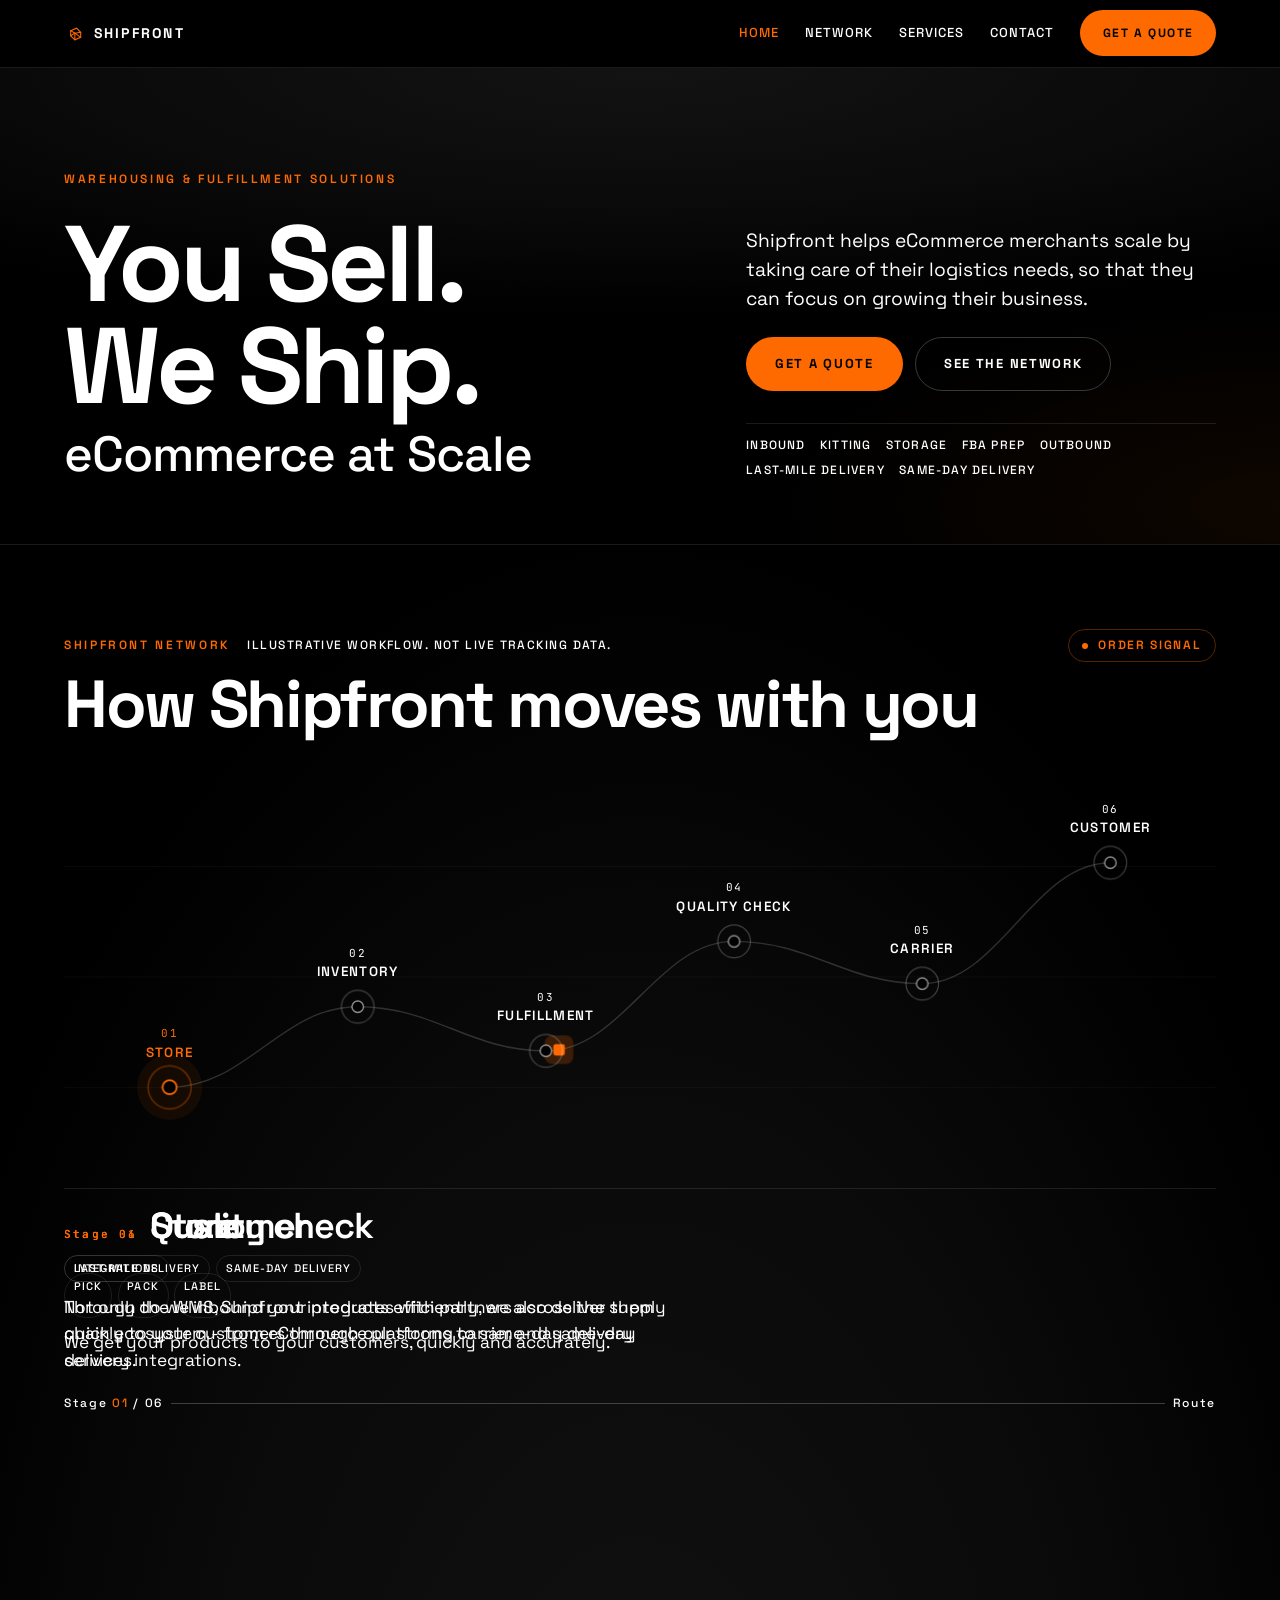
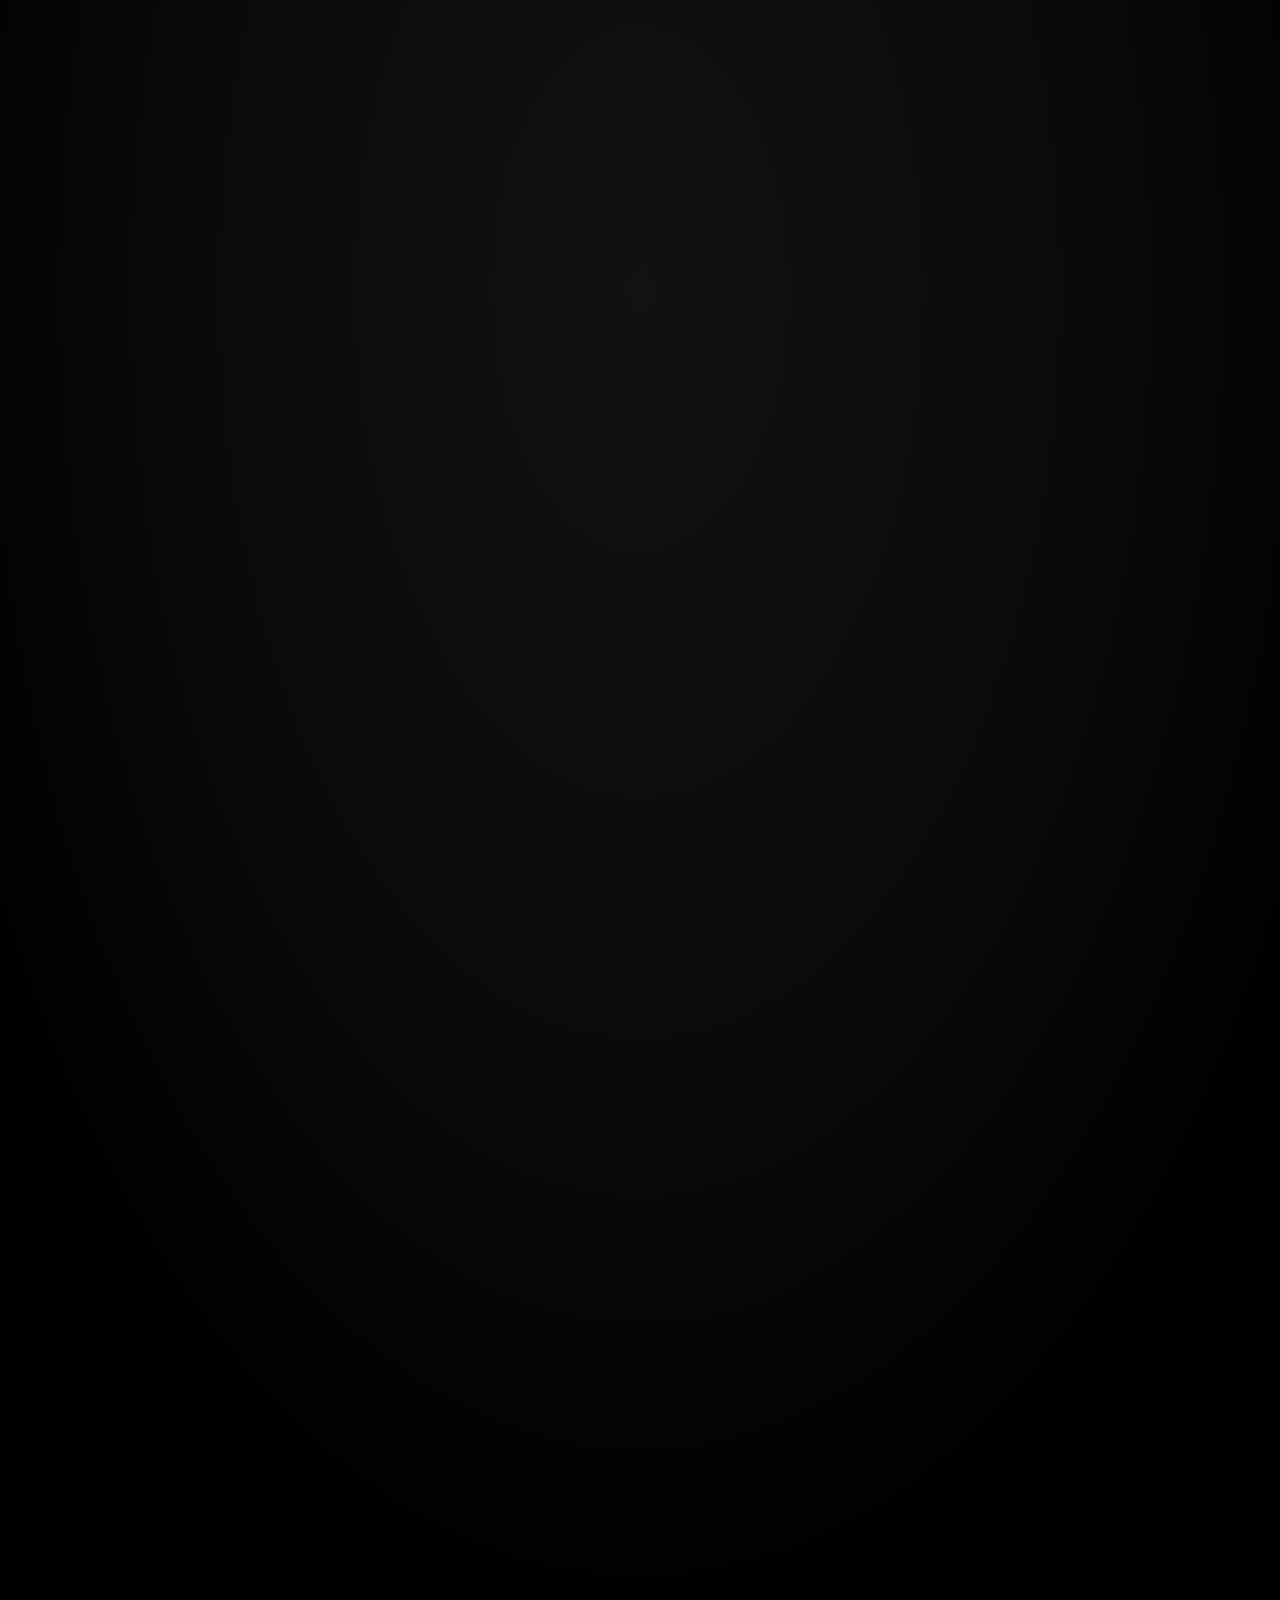
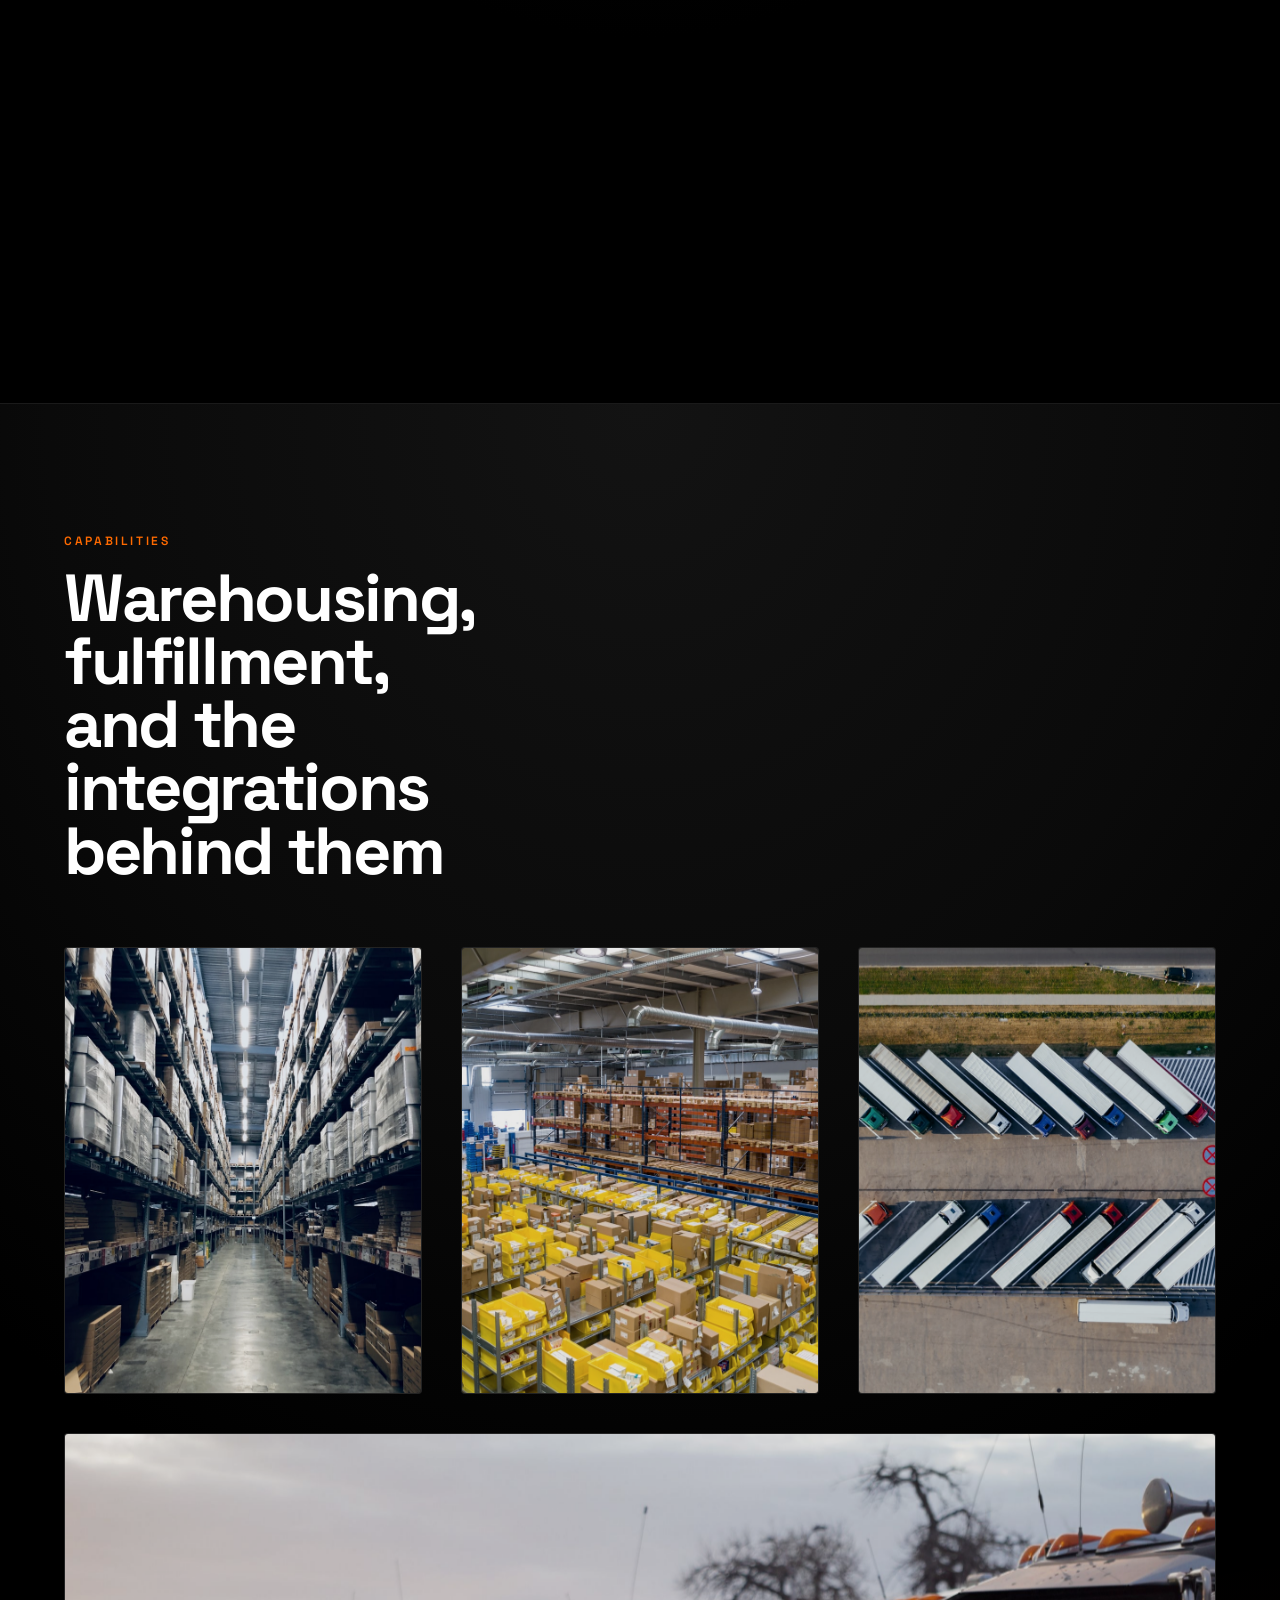
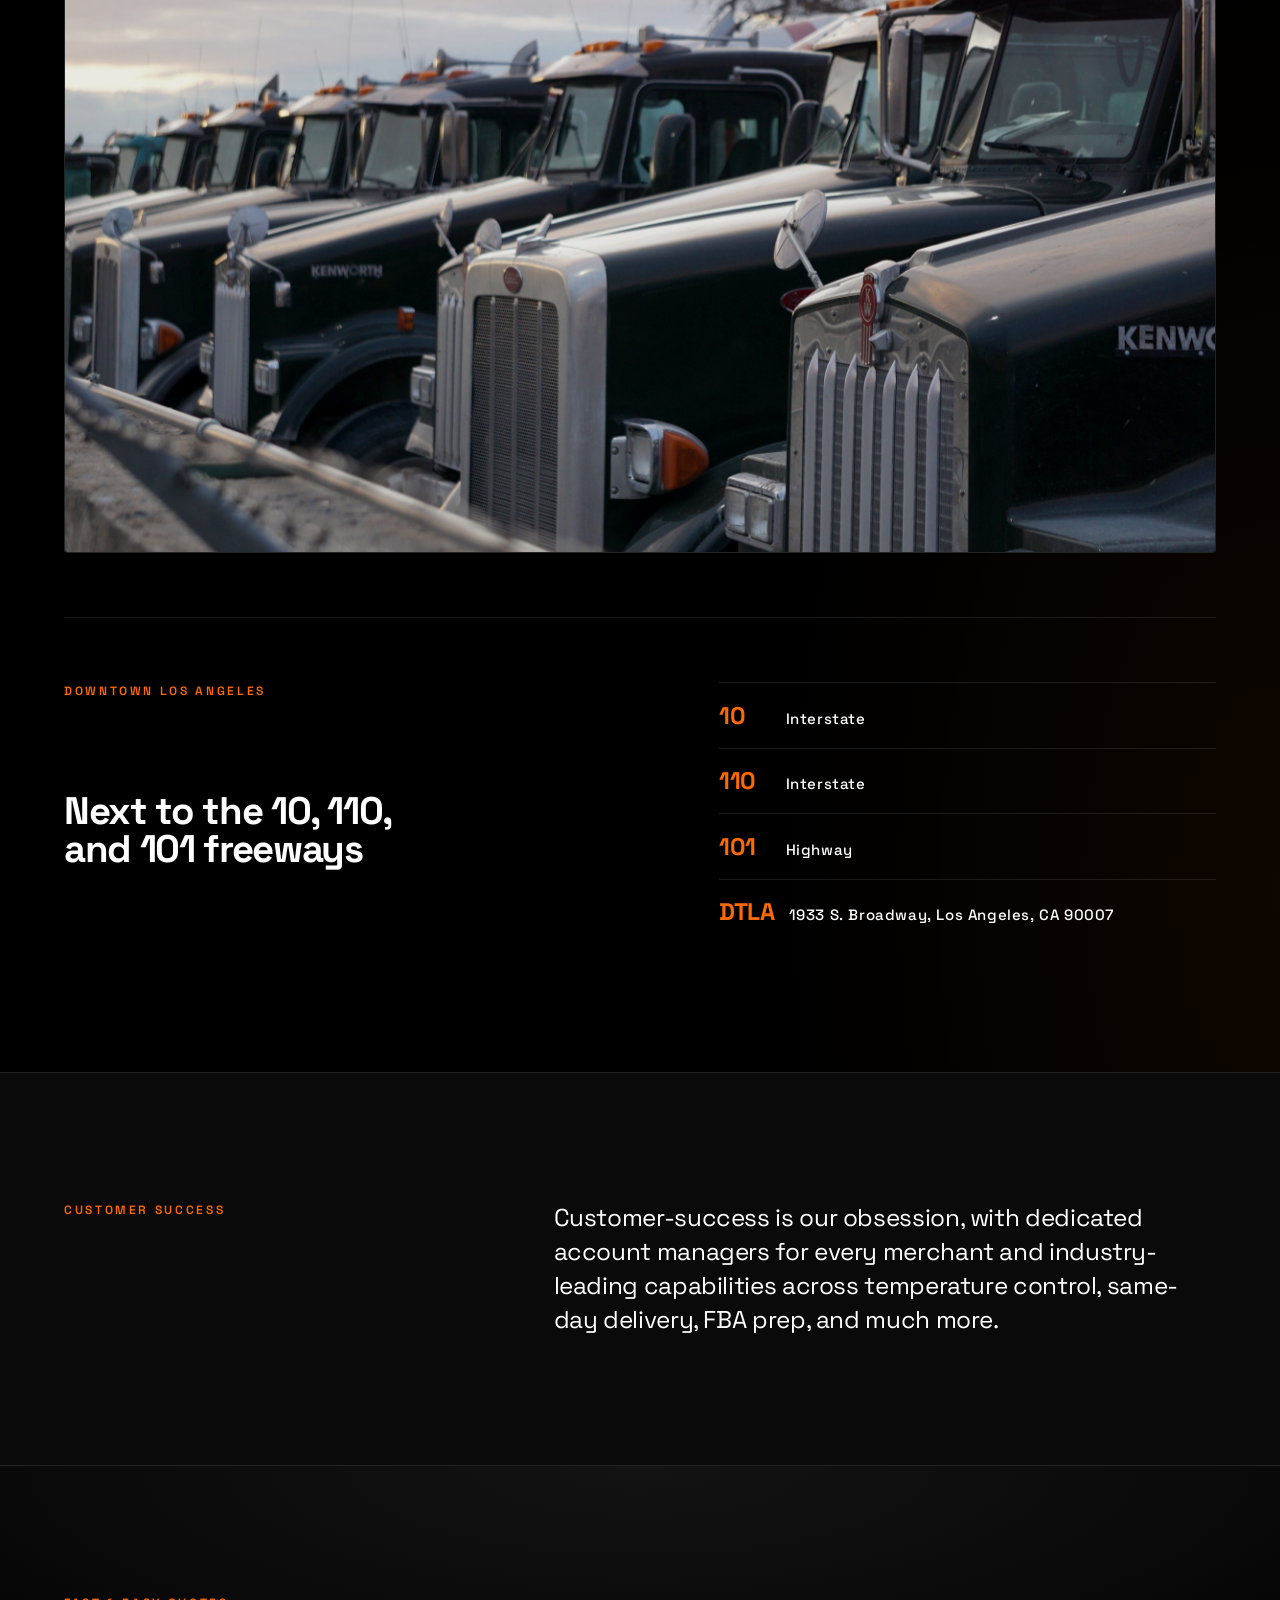
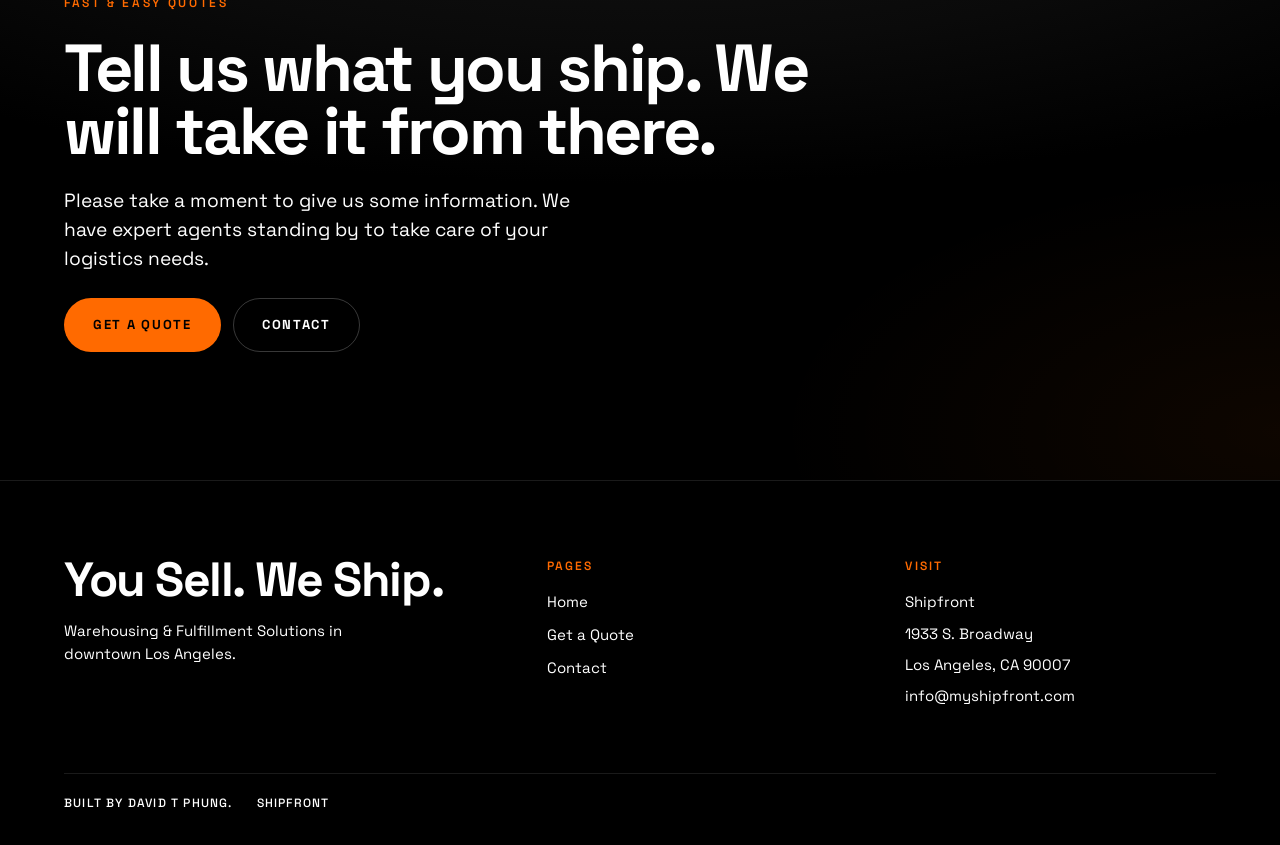
==== index.html @ afdef64a "Recut type, white hierarchy, overlay cards, and SHIPFRONT lockup Space Grotesk for UI and ticker; wh" ====
<!doctype html>
<html lang="en">
  <head>
    <meta charset="utf-8" />
    <meta name="viewport" content="width=device-width, initial-scale=1" />
    <title>Shipfront &middot; Warehousing &amp; Fulfillment Solutions</title>
    <meta
      name="description"
      content="Shipfront helps eCommerce merchants scale by taking care of their logistics needs, so that they can focus on growing their business. Warehousing and fulfillment in downtown Los Angeles."
    />
    <meta name="color-scheme" content="dark" />
    <meta name="theme-color" content="#000000" />
    <link rel="icon" href="assets/favicon.svg" type="image/svg+xml" />
    <link rel="preconnect" href="https://fonts.googleapis.com" />
    <link rel="preconnect" href="https://fonts.gstatic.com" crossorigin />
    <link
      rel="stylesheet"
      href="https://fonts.googleapis.com/css2?family=Space+Grotesk:wght@400;500;600;700&family=JetBrains+Mono:wght@400;500;600&display=swap"
    />
    <link rel="stylesheet" href="assets/css/site.css" />
    <link rel="stylesheet" href="assets/css/network.css" />
    <noscript>
      <style>
        .panel {
          grid-area: auto;
          opacity: 1;
          transform: none;
          pointer-events: auto;
          padding-block: 0.75rem;
          border-top: 1px solid var(--hair);
        }
        .graph__seg {
          opacity: 0.8;
        }
        .network {
          height: auto;
        }
        .network__stage {
          position: static;
          height: auto;
        }
        .graph {
          height: auto;
          aspect-ratio: 1200 / 400;
        }
        .graph__svg {
          height: auto;
        }
        .token,
        .mtoken,
        .rail {
          display: none;
        }
        [data-reveal] {
          opacity: 1;
          transform: none;
        }
      </style>
    </noscript>
  </head>

  <body>
    <a class="skip" href="#main">Skip to content</a>

    <header class="nav">
      <div class="shell nav__inner">
        <a class="wordmark" href="index.html" aria-label="Shipfront">
          <svg class="mark" viewBox="0 0 24 24" width="20" height="20" aria-hidden="true">
            <g fill="none" stroke="#FF6A00" stroke-width="1.25" stroke-linecap="square" stroke-linejoin="miter">
              <path d="M8 8 L15 5 L20 10 L20 16 L13 19 L8 14 Z" />
              <path d="M8 8 L13 11 L20 10" />
              <path d="M13 11 L13 19" />
              <path d="M8 14 L13 11 L20 16" />
            </g>
          </svg>
          <b>SHIPFRONT</b>
        </a>

        <button
          class="nav__toggle"
          type="button"
          aria-expanded="false"
          aria-controls="nav-sheet"
          data-nav-toggle
        >
          <span data-nav-label>Menu</span>
        </button>

        <nav class="nav__links" id="nav-sheet" aria-label="Primary" data-nav-sheet>
          <a class="nav__link" href="index.html" aria-current="page">Home</a>
          <a class="nav__link" href="#network">Network</a>
          <a class="nav__link" href="#services">Services</a>
          <a class="nav__link" href="contact.html">Contact</a>
          <a class="btn" href="get-a-quote.html">Get a Quote</a>
        </nav>
      </div>
    </header>

    <main id="main">
      <!-- ============ HERO ============ -->
      <section class="hero wash wash--heat">
        <div class="shell hero__grid">
          <div class="hero__meta">
            <p class="eyebrow">Warehousing &amp; Fulfillment Solutions</p>
            <h1 class="display display--xl">
              <span class="line">You Sell. We Ship.</span>
              <span class="line line--dim">eCommerce at Scale</span>
            </h1>
          </div>

          <div class="hero__meta">
            <p class="lede">
              Shipfront helps eCommerce merchants scale by taking care of their
              logistics needs, so that they can focus on growing their business.
            </p>
            <div class="hero__actions">
              <a class="btn btn--lg" href="get-a-quote.html">Get a Quote</a>
              <a class="btn btn--ghost btn--lg" href="#network">See the Network</a>
            </div>
            <ul class="hero__ticker">
              <li>Inbound</li>
              <li>Kitting</li>
              <li>Storage</li>
              <li>FBA Prep</li>
              <li>Outbound</li>
              <li>Last-Mile Delivery</li>
              <li>Same-Day Delivery</li>
            </ul>
          </div>
        </div>
      </section>

      <!-- ============ THE NETWORK ============ -->
      <section class="network" id="network" data-playing="false" data-network>
        <div class="shell network__stage">
          <div class="network__head">
            <div class="network__headrow">
              <div class="network__meta">
                <p class="eyebrow">Shipfront Network</p>
                <p class="network__disclaimer">
                  Illustrative workflow. Not live tracking data.
                </p>
              </div>
              <span class="signal">
                <span class="signal__dot" aria-hidden="true"></span>
                Order signal
              </span>
            </div>
            <h2 class="display display--l">How Shipfront moves with you</h2>
          </div>

          <!-- desktop graph -->
          <div class="graph">
            <svg
              class="graph__svg"
              viewBox="0 0 1200 400"
              preserveAspectRatio="xMidYMid meet"
              role="group"
              aria-labelledby="network-title network-note"
            >
              <title id="network-title">
                Illustrative Shipfront order route through six stages: store,
                inventory, fulfillment, quality check, carrier, customer.
              </title>
              <desc id="network-note">
                Each stage is selectable. Selecting a stage shows the same
                description that is listed below the graph.
              </desc>

              <g class="graph__grid" aria-hidden="true">
                <line x1="0" y1="100" x2="1200" y2="100" />
                <line x1="0" y1="215" x2="1200" y2="215" />
                <line x1="0" y1="330" x2="1200" y2="330" />
              </g>

              <!-- full route, used for structure and for token travel -->
              <path
                class="graph__route"
                data-route
                d="M110,330 C190,330 226,246 306,246 C386,246 422,292 502,292 C582,292 618,178 698,178 C778,178 814,222 894,222 C974,222 1010,96 1090,96"
                aria-hidden="true"
              />

              <!-- lit segments -->
              <path class="graph__seg" data-seg data-lit="false" d="M110,330 C190,330 226,246 306,246" aria-hidden="true" />
              <path class="graph__seg" data-seg data-lit="false" d="M306,246 C386,246 422,292 502,292" aria-hidden="true" />
              <path class="graph__seg" data-seg data-lit="false" d="M502,292 C582,292 618,178 698,178" aria-hidden="true" />
              <path class="graph__seg" data-seg data-lit="false" d="M698,178 C778,178 814,222 894,222" aria-hidden="true" />
              <path class="graph__seg" data-seg data-lit="false" d="M894,222 C974,222 1010,96 1090,96" aria-hidden="true" />

              <!-- order token -->
              <g class="token" data-token transform="translate(110 330)" aria-hidden="true">
                <rect class="token__glow" x="-15" y="-15" width="30" height="30" rx="8" />
                <rect class="token__body" x="-6" y="-6" width="12" height="12" rx="2.5" />
              </g>

              <!-- nodes -->
              <g
                class="gnode"
                data-node
                data-active="false"
                role="button"
                tabindex="0"
                aria-pressed="false"
                aria-describedby="copy-1"
                transform="translate(110 330)"
              >
                <title>Store</title>
                <circle class="gnode__halo" r="34" />
                <circle class="gnode__ring" r="17" />
                <circle class="gnode__core" r="6" />
                <text class="gnode__index" y="-52" text-anchor="middle">01</text>
                <text class="gnode__label" y="-32" text-anchor="middle">Store</text>
                <circle class="gnode__hit" r="30" />
              </g>

              <g
                class="gnode"
                data-node
                data-active="false"
                role="button"
                tabindex="0"
                aria-pressed="false"
                aria-describedby="copy-2"
                transform="translate(306 246)"
              >
                <title>Inventory</title>
                <circle class="gnode__halo" r="34" />
                <circle class="gnode__ring" r="17" />
                <circle class="gnode__core" r="6" />
                <text class="gnode__index" y="-52" text-anchor="middle">02</text>
                <text class="gnode__label" y="-32" text-anchor="middle">Inventory</text>
                <circle class="gnode__hit" r="30" />
              </g>

              <g
                class="gnode"
                data-node
                data-active="false"
                role="button"
                tabindex="0"
                aria-pressed="false"
                aria-describedby="copy-3"
                transform="translate(502 292)"
              >
                <title>Fulfillment</title>
                <circle class="gnode__halo" r="34" />
                <circle class="gnode__ring" r="17" />
                <circle class="gnode__core" r="6" />
                <text class="gnode__index" y="-52" text-anchor="middle">03</text>
                <text class="gnode__label" y="-32" text-anchor="middle">Fulfillment</text>
                <circle class="gnode__hit" r="30" />
              </g>

              <g
                class="gnode"
                data-node
                data-active="false"
                role="button"
                tabindex="0"
                aria-pressed="false"
                aria-describedby="copy-4"
                transform="translate(698 178)"
              >
                <title>Quality check</title>
                <circle class="gnode__halo" r="34" />
                <circle class="gnode__ring" r="17" />
                <circle class="gnode__core" r="6" />
                <text class="gnode__index" y="-52" text-anchor="middle">04</text>
                <text class="gnode__label" y="-32" text-anchor="middle">Quality check</text>
                <circle class="gnode__hit" r="30" />
              </g>

              <g
                class="gnode"
                data-node
                data-active="false"
                role="button"
                tabindex="0"
                aria-pressed="false"
                aria-describedby="copy-5"
                transform="translate(894 222)"
              >
                <title>Carrier</title>
                <circle class="gnode__halo" r="34" />
                <circle class="gnode__ring" r="17" />
                <circle class="gnode__core" r="6" />
                <text class="gnode__index" y="-52" text-anchor="middle">05</text>
                <text class="gnode__label" y="-32" text-anchor="middle">Carrier</text>
                <circle class="gnode__hit" r="30" />
              </g>

              <g
                class="gnode"
                data-node
                data-active="false"
                role="button"
                tabindex="0"
                aria-pressed="false"
                aria-describedby="copy-6"
                transform="translate(1090 96)"
              >
                <title>Customer</title>
                <circle class="gnode__halo" r="34" />
                <circle class="gnode__ring" r="17" />
                <circle class="gnode__core" r="6" />
                <text class="gnode__index" y="-52" text-anchor="middle">06</text>
                <text class="gnode__label" y="-32" text-anchor="middle">Customer</text>
                <circle class="gnode__hit" r="30" />
              </g>
            </svg>
          </div>

          <!-- desktop readout -->
          <div class="network__readout">
            <div class="panel" data-panel data-active="false">
              <div class="panel__top">
                <span class="panel__step">Stage 01</span>
                <h3 class="panel__name">Store</h3>
              </div>
              <ul class="panel__tags">
                <li>Integrations</li>
              </ul>
              <p class="panel__copy" id="copy-1">
                Through the WMS, Shipfront integrates with partners across the
                supply chain ecosystem - from eCommerce platforms to same-day
                delivery services.
              </p>
            </div>

            <div class="panel" data-panel data-active="false">
              <div class="panel__top">
                <span class="panel__step">Stage 02</span>
                <h3 class="panel__name">Inventory</h3>
              </div>
              <ul class="panel__tags">
                <li>Inbound</li>
                <li>Storage</li>
              </ul>
              <p class="panel__copy" id="copy-2">
                Our inventory management system tracks all items across every SKU
                to know where they are located, how long they have been there, and
                the quantity on hand.
              </p>
            </div>

            <div class="panel" data-panel data-active="false">
              <div class="panel__top">
                <span class="panel__step">Stage 03</span>
                <h3 class="panel__name">Fulfillment</h3>
              </div>
              <ul class="panel__tags">
                <li>Kitting</li>
                <li>FBA Prep</li>
              </ul>
              <p class="panel__copy" id="copy-3">
                We build custom workflows to pick, pack, label, and ship your
                products exactly how you would like.
              </p>
            </div>

            <div class="panel" data-panel data-active="false">
              <div class="panel__top">
                <span class="panel__step">Stage 04</span>
                <h3 class="panel__name">Quality check</h3>
              </div>
              <ul class="panel__tags">
                <li>Pick</li>
                <li>Pack</li>
                <li>Label</li>
              </ul>
              <p class="panel__copy" id="copy-4">
                We get your products to your customers, quickly and accurately.
              </p>
            </div>

            <div class="panel" data-panel data-active="false">
              <div class="panel__top">
                <span class="panel__step">Stage 05</span>
                <h3 class="panel__name">Carrier</h3>
              </div>
              <ul class="panel__tags">
                <li>Outbound</li>
              </ul>
              <p class="panel__copy" id="copy-5">
                Working with any carrier across traditional partners, as well as
                the most innovative companies in last-mile and same-day delivery.
              </p>
            </div>

            <div class="panel" data-panel data-active="false">
              <div class="panel__top">
                <span class="panel__step">Stage 06</span>
                <h3 class="panel__name">Customer</h3>
              </div>
              <ul class="panel__tags">
                <li>Last-Mile Delivery</li>
                <li>Same-Day Delivery</li>
              </ul>
              <p class="panel__copy" id="copy-6">
                Not only do we inbound your products efficiently, we also deliver
                them quickly to your customers through our strong carrier and
                same-day delivery integrations.
              </p>
            </div>
          </div>

          <div class="rail" aria-hidden="true">
            <span class="rail__count">Stage <b data-rail-now>01</b> / 06</span>
            <span class="rail__track">
              <span class="rail__fill" data-rail-fill></span>
            </span>
            <span class="rail__count">Route</span>
          </div>

          <!-- mobile vertical steps -->
          <div class="network__steps" data-steps>
            <span class="mtoken" data-mtoken aria-hidden="true"></span>

            <ol class="steps">
            <li class="step">
              <div class="step__top">
                <span class="step__step">01</span>
                <h3 class="step__name">Store</h3>
              </div>
              <ul class="step__tags">
                <li>Integrations</li>
              </ul>
              <p class="step__copy">
                Through the WMS, Shipfront integrates with partners across the
                supply chain ecosystem - from eCommerce platforms to same-day
                delivery services.
              </p>
            </li>

            <li class="step">
              <div class="step__top">
                <span class="step__step">02</span>
                <h3 class="step__name">Inventory</h3>
              </div>
              <ul class="step__tags">
                <li>Inbound</li>
                <li>Storage</li>
              </ul>
              <p class="step__copy">
                Our inventory management system tracks all items across every SKU
                to know where they are located, how long they have been there, and
                the quantity on hand.
              </p>
            </li>

            <li class="step">
              <div class="step__top">
                <span class="step__step">03</span>
                <h3 class="step__name">Fulfillment</h3>
              </div>
              <ul class="step__tags">
                <li>Kitting</li>
                <li>FBA Prep</li>
              </ul>
              <p class="step__copy">
                We build custom workflows to pick, pack, label, and ship your
                products exactly how you would like.
              </p>
            </li>

            <li class="step">
              <div class="step__top">
                <span class="step__step">04</span>
                <h3 class="step__name">Quality check</h3>
              </div>
              <ul class="step__tags">
                <li>Pick</li>
                <li>Pack</li>
                <li>Label</li>
              </ul>
              <p class="step__copy">
                We get your products to your customers, quickly and accurately.
              </p>
            </li>

            <li class="step">
              <div class="step__top">
                <span class="step__step">05</span>
                <h3 class="step__name">Carrier</h3>
              </div>
              <ul class="step__tags">
                <li>Outbound</li>
              </ul>
              <p class="step__copy">
                Working with any carrier across traditional partners, as well as
                the most innovative companies in last-mile and same-day delivery.
              </p>
            </li>

            <li class="step">
              <div class="step__top">
                <span class="step__step">06</span>
                <h3 class="step__name">Customer</h3>
              </div>
              <ul class="step__tags">
                <li>Last-Mile Delivery</li>
                <li>Same-Day Delivery</li>
              </ul>
              <p class="step__copy">
                Not only do we inbound your products efficiently, we also deliver
                them quickly to your customers through our strong carrier and
                same-day delivery integrations.
              </p>
            </li>
            </ol>
          </div>
        </div>
      </section>

      <!-- ============ CAPABILITIES: image led tiles ============ -->
      <section class="section wash wash--heat" id="services">
        <div class="shell svc">
          <div class="svc__head" data-reveal>
            <p class="eyebrow">Capabilities</p>
            <h2 class="display display--l">
              Warehousing, fulfillment, and the integrations behind them
            </h2>
          </div>

          <ul class="tiles" data-reveal-group>
            <li class="tile" tabindex="0" data-reveal>
              <figure class="tile__still">
                <img
                  src="assets/images/fulfillment.jpg"
                  width="800"
                  height="1080"
                  alt="Pallet racking aisle stacked to the ceiling with wrapped inventory"
                  decoding="async"
                />
                <figcaption class="tile__plate">
                  <span class="tile__index">01</span>
                  <h3>WAREHOUSING</h3>
                  <p>
                    Our warehouses provide the necessary space, security,
                    temperature-control, and FDA compliant capabilities to store
                    your products before shipping them to customers.
                  </p>
                  <a class="cta-link" href="get-a-quote.html">
                    Get a Quote
                    <svg class="arrow" viewBox="0 0 9 9" aria-hidden="true" fill="none" stroke="currentColor" stroke-width="1.25"><path d="M1 8 L8 1" /><path d="M2.5 1 H8 V6.5" /></svg>
                  </a>
                </figcaption>
              </figure>
            </li>

            <li class="tile" tabindex="0" data-reveal>
              <figure class="tile__still">
                <img
                  src="assets/images/procurement.jpg"
                  width="800"
                  height="1080"
                  alt="High angle pick floor of yellow bins and cartons under pallet racking"
                  loading="lazy"
                  decoding="async"
                />
                <figcaption class="tile__plate">
                  <span class="tile__index">02</span>
                  <h3>FULFILLMENT</h3>
                  <p>
                    We build custom workflows to pick, pack, label, and ship your
                    products exactly how you would like.
                  </p>
                  <p class="tile__note">
                    Inbound | Kitting | Storage | FBA Prep | Outbound | Last-Mile
                    Delivery | Same-Day Delivery
                  </p>
                  <a class="cta-link" href="get-a-quote.html">
                    Get a Quote
                    <svg class="arrow" viewBox="0 0 9 9" aria-hidden="true" fill="none" stroke="currentColor" stroke-width="1.25"><path d="M1 8 L8 1" /><path d="M2.5 1 H8 V6.5" /></svg>
                  </a>
                </figcaption>
              </figure>
            </li>

            <li class="tile" tabindex="0" data-reveal>
              <figure class="tile__still">
                <img
                  src="assets/images/integration.jpg"
                  width="800"
                  height="1080"
                  alt="Trailers parked in an ordered grid at a dock, seen from above"
                  loading="lazy"
                  decoding="async"
                />
                <figcaption class="tile__plate">
                  <span class="tile__index">03</span>
                  <h3>ECOMMERCE INTEGRATIONS</h3>
                  <p>
                    Through the WMS, Shipfront integrates with partners across the
                    supply chain ecosystem - from eCommerce platforms to same-day
                    delivery services.
                  </p>
                  <a class="cta-link" href="get-a-quote.html">
                    Get a Quote
                    <svg class="arrow" viewBox="0 0 9 9" aria-hidden="true" fill="none" stroke="currentColor" stroke-width="1.25"><path d="M1 8 L8 1" /><path d="M2.5 1 H8 V6.5" /></svg>
                  </a>
                </figcaption>
              </figure>
            </li>

            <li class="tile tile--wide" tabindex="0" data-reveal>
              <figure class="tile__still">
                <img
                  src="assets/images/logistics-usa.jpg"
                  width="2400"
                  height="1596"
                  alt="A row of long hood freight tractors lined up at dusk"
                  loading="lazy"
                  decoding="async"
                />
                <figcaption class="tile__plate">
                  <span class="tile__index">04</span>
                  <h3>LOCATION IS EVERYTHING</h3>
                  <p>
                    Situated in downtown L.A., next to the 10, 110, and 101
                    freeways - Shipfront is perfectly positioned to serve your
                    eCommerce business.
                  </p>
                  <p class="tile__note">
                    Easy access to interstate freeways, courier depots, train
                    stations, and airports
                  </p>
                  <a class="cta-link" href="get-a-quote.html">
                    Get a Quote
                    <svg class="arrow" viewBox="0 0 9 9" aria-hidden="true" fill="none" stroke="currentColor" stroke-width="1.25"><path d="M1 8 L8 1" /><path d="M2.5 1 H8 V6.5" /></svg>
                  </a>
                </figcaption>
              </figure>
            </li>
          </ul>

          <hr class="rule" />

          <div class="loc" data-reveal>
            <div class="svc__head">
              <p class="eyebrow">Downtown Los Angeles</p>
              <h2 class="display display--m">
                Next to the 10, 110, and 101 freeways
              </h2>
            </div>
            <ul class="loc__routes">
              <li><b>10</b> Interstate</li>
              <li><b>110</b> Interstate</li>
              <li><b>101</b> Highway</li>
              <li><b>DTLA</b> 1933 S. Broadway, Los Angeles, CA 90007</li>
            </ul>
          </div>
        </div>
      </section>

      <!-- ============ CUSTOMER SUCCESS ============ -->
      <section class="section plate">
        <div class="shell band" data-reveal-group>
          <div data-reveal>
            <p class="eyebrow">Customer success</p>
          </div>
          <p class="prose" data-reveal>
            Customer-success is our obsession, with dedicated account managers for
            every merchant and industry-leading capabilities across temperature
            control, same-day delivery, FBA prep, and much more.
          </p>
        </div>
      </section>

      <!-- ============ CTA ============ -->
      <section class="section wash wash--heat">
        <div class="shell cta" data-reveal>
          <p class="eyebrow">Fast &amp; Easy Quotes</p>
          <h2 class="display display--l">
            Tell us what you ship. We will take it from there.
          </h2>
          <p class="lede">
            Please take a moment to give us some information. We have expert
            agents standing by to take care of your logistics needs.
          </p>
          <div class="hero__actions">
            <a class="btn btn--lg" href="get-a-quote.html">Get a Quote</a>
            <a class="btn btn--ghost btn--lg" href="contact.html">Contact</a>
          </div>
        </div>
      </section>
    </main>

    <footer class="footer">
      <div class="shell">
        <div class="footer__grid">
          <div class="footer__col">
            <h2 class="display">You Sell. We Ship.</h2>
            <p class="footer__blurb">
              Warehousing &amp; Fulfillment Solutions in downtown Los Angeles.
            </p>
          </div>

          <div class="footer__col">
            <h3>Pages</h3>
            <ul>
              <li><a href="index.html">Home</a></li>
              <li><a href="get-a-quote.html">Get a Quote</a></li>
              <li><a href="contact.html">Contact</a></li>
            </ul>
          </div>

          <div class="footer__col">
            <h3>Visit</h3>
            <ul>
              <li><p>Shipfront</p></li>
              <li><p>1933 S. Broadway</p></li>
              <li><p>Los Angeles, CA 90007</p></li>
              <li>
                <a href="mailto:info@myshipfront.com">info@myshipfront.com</a>
              </li>
            </ul>
          </div>
        </div>

        <div class="footer__base">
          <span>Built by David T Phung.</span>
          <span>Shipfront</span>
        </div>
      </div>
    </footer>

    <script src="assets/js/site.js" defer></script>
    <script src="assets/js/network.js" defer></script>
  </body>
</html>
---- assets/css/site.css ----
/* THE NETWORK - Shipfront
   True black ground with a subtle wash of that black. Stills carry the
   luminance. Warm is a hairline, never a field.
   Motion is transform + opacity only. */

/* ---------- tokens ---------- */

:root {
  --ground: #000000;
  --lift: #0a0a0a;
  --plate: #121212;
  --plate-lift: #181818;

  --hair: rgba(255, 255, 255, 0.1);
  --hair-strong: rgba(255, 255, 255, 0.22);

  --type: #ffffff;
  --type-mute: #ffffff;
  --type-faint: #ffffff;

  /* Terminal signal. accent only: hairlines, one fill, node signal */
  --signal: #ff6a00;
  --signal-soft: rgba(255, 106, 0, 0.34);
  --signal-faint: rgba(255, 106, 0, 0.08);

  --display: "Space Grotesk", -apple-system, BlinkMacSystemFont, "Segoe UI",
    "Helvetica Neue", Arial, sans-serif;
  --mono: "JetBrains Mono", ui-monospace, "SFMono-Regular", "SF Mono",
    "Roboto Mono", Menlo, Consolas, monospace;

  --gutter: clamp(1.25rem, 5vw, 5rem);
  --measure: 68ch;
  --radius: 4px;

  /* critically damped: settles, never overshoots */
  --spring: cubic-bezier(0.22, 1, 0.36, 1);
  --spring-slow: cubic-bezier(0.16, 1, 0.3, 1);
  --press: cubic-bezier(0.33, 0, 0.25, 1);

  --nav-h: 4.25rem;
}

*,
*::before,
*::after {
  box-sizing: border-box;
}

html {
  -webkit-text-size-adjust: 100%;
  scroll-behavior: smooth;
  scroll-padding-top: var(--nav-h);
  background: var(--ground);
}

body {
  margin: 0;
  background: var(--ground);
  color: var(--type);
  font-family: var(--display);
  font-size: 1rem;
  line-height: 1.55;
  font-synthesis-weight: none;
  -webkit-font-smoothing: antialiased;
  text-rendering: optimizeLegibility;
  /* No overflow-x here on purpose: a scroll container on body breaks
     position: sticky for the network journey. Bleeding decoration is
     clipped by its own section instead. */
}

img,
svg {
  display: block;
  max-width: 100%;
}

a {
  color: inherit;
}

::selection {
  background: var(--signal);
  color: var(--ground);
}

:focus-visible {
  outline: 2px solid var(--signal);
  outline-offset: 3px;
  border-radius: 2px;
}

/* ---------- type ---------- */

.eyebrow {
  font-family: var(--display);
  font-size: 0.75rem;
  letter-spacing: 0.22em;
  text-transform: uppercase;
  font-weight: 600;
  color: var(--signal);
  margin: 0;
}

.display {
  font-family: var(--display);
  font-weight: 700;
  letter-spacing: -0.035em;
  line-height: 0.95;
  margin: 0;
  text-wrap: balance;
}

.display--xl {
  font-size: clamp(2.75rem, 8.4vw, 7.5rem);
}

.display--l {
  font-size: clamp(2.1rem, 5.2vw, 4.25rem);
}

.display--m {
  font-size: clamp(1.6rem, 3vw, 2.5rem);
  line-height: 1;
}

.lede {
  font-size: clamp(1.0625rem, 1.5vw, 1.375rem);
  line-height: 1.5;
  max-width: 46ch;
  color: var(--type);
  margin: 0;
}

.mono {
  font-family: var(--mono);
  font-size: 0.75rem;
  letter-spacing: 0.14em;
  text-transform: uppercase;
}

.mono--faint {
  color: var(--type);
}

.prose {
  max-width: var(--measure);
  font-size: clamp(1rem, 1.15vw, 1.125rem);
  line-height: 1.62;
  color: var(--type);
  margin: 0;
}

.sr-only {
  position: absolute;
  width: 1px;
  height: 1px;
  padding: 0;
  margin: -1px;
  overflow: hidden;
  clip: rect(0 0 0 0);
  clip-path: inset(50%);
  white-space: nowrap;
  border: 0;
}

.skip {
  position: absolute;
  left: var(--gutter);
  top: 0;
  z-index: 200;
  padding: 0.6rem 1rem;
  background: var(--signal);
  color: var(--ground);
  font-family: var(--display);
  font-size: 0.75rem;
  letter-spacing: 0.12em;
  text-transform: uppercase;
  font-weight: 600;
  text-decoration: none;
  transform: translateY(-140%);
  transition: transform 0.28s var(--spring);
}

.skip:focus-visible {
  transform: translateY(0.5rem);
}

/* ---------- layout ---------- */

.shell {
  width: 100%;
  max-width: 96rem;
  margin-inline: auto;
  padding-inline: var(--gutter);
}

.section {
  padding-block: clamp(4.5rem, 10vw, 9rem);
}

/* subtle wash of the same black, never a colour field */
.wash {
  position: relative;
  isolation: isolate;
}

.wash::before {
  content: "";
  position: absolute;
  inset: 0;
  z-index: -1;
  pointer-events: none;
  background: radial-gradient(
      110% 70% at 50% 0%,
      #131313 0%,
      #0a0a0a 42%,
      #000000 74%
    );
}

/* whisper of heat at the far edge */
.wash--heat::after {
  content: "";
  position: absolute;
  inset: 0;
  z-index: -1;
  pointer-events: none;
  background: radial-gradient(
    58% 62% at 100% 92%,
    rgba(255, 106, 0, 0.055),
    transparent 68%
  );
}

.plate {
  background: var(--lift);
  border-block: 1px solid var(--hair);
}

.rule {
  height: 1px;
  border: 0;
  margin: 0;
  background: var(--hair);
}

/* ---------- nav ---------- */

.nav {
  position: sticky;
  top: 0;
  z-index: 100;
  height: var(--nav-h);
  display: flex;
  align-items: center;
  background: rgba(0, 0, 0, 0.86);
  backdrop-filter: saturate(120%) blur(14px);
  border-bottom: 1px solid var(--hair);
}

.nav__inner {
  display: flex;
  align-items: center;
  gap: clamp(1rem, 3vw, 2.75rem);
  width: 100%;
}

.wordmark {
  display: inline-flex;
  align-items: center;
  gap: 0.6rem;
  text-decoration: none;
  font-family: var(--display);
  font-size: 0.875rem;
  letter-spacing: 0.16em;
  text-transform: uppercase;
  color: #ffffff;
  white-space: nowrap;
}

.wordmark .mark {
  display: block;
  width: 1.25rem;
  height: 1.25rem;
  flex: 0 0 1.25rem;
}

.wordmark b {
  font-weight: 700;
  letter-spacing: 0.16em;
}

.nav__links {
  display: flex;
  align-items: center;
  gap: clamp(0.75rem, 2vw, 2rem);
  margin-left: auto;
}

.nav__link {
  font-family: var(--display);
  font-size: 0.8125rem;
  letter-spacing: 0.08em;
  text-transform: uppercase;
  font-weight: 500;
  color: #ffffff;
  text-decoration: none;
  padding: 0.4rem 0;
  transition: color 0.2s var(--spring);
}

.nav__link:hover {
  color: var(--type);
}

.nav__link[aria-current="page"] {
  color: var(--signal);
}

.nav__toggle {
  display: none;
}

/* ---------- buttons ---------- */

/* one warm fill carries every primary action */
.btn {
  --btn-bg: var(--signal);
  --btn-fg: #000000;
  display: inline-flex;
  align-items: center;
  justify-content: center;
  gap: 0.5rem;
  padding: 0.8rem 1.35rem;
  border: 1px solid transparent;
  border-radius: 999px;
  background: var(--btn-bg);
  color: var(--btn-fg);
  font-family: var(--display);
  font-size: 0.75rem;
  letter-spacing: 0.13em;
  text-transform: uppercase;
  font-weight: 700;
  text-decoration: none;
  cursor: pointer;
  will-change: transform;
  transition: transform 0.4s var(--spring), opacity 0.2s linear,
    background-color 0.2s linear, border-color 0.2s linear, color 0.2s linear;
}

.btn:hover {
  opacity: 0.9;
}

.btn:active {
  transform: scale(0.97);
  transition-duration: 0.11s;
  transition-timing-function: var(--press);
}

.btn--ghost {
  --btn-bg: transparent;
  --btn-fg: var(--type);
  border-color: var(--hair-strong);
}

.btn--ghost:hover {
  border-color: var(--type);
  opacity: 1;
}

.btn--lg {
  padding: 1rem 1.75rem;
  font-size: 0.8125rem;
}

/* quiet inline action used inside the stills */
.cta-link {
  display: inline-flex;
  align-items: center;
  gap: 0.55rem;
  align-self: flex-start;
  margin-top: auto;
  padding: 0.5rem 0 0.4rem;
  border-bottom: 1px solid var(--hair-strong);
  font-family: var(--display);
  font-size: 0.75rem;
  letter-spacing: 0.13em;
  text-transform: uppercase;
  font-weight: 600;
  color: var(--signal);
  text-decoration: none;
  transition: border-color 0.25s linear, color 0.2s linear;
}

.cta-link .arrow {
  width: 0.6rem;
  height: 0.6rem;
  will-change: transform;
  transition: transform 0.4s var(--spring);
}

.cta-link:hover,
.cta-link:focus-visible {
  color: var(--signal);
  border-bottom-color: var(--signal);
}

.cta-link:hover .arrow,
.cta-link:focus-visible .arrow {
  transform: translate(2px, -2px);
}

.cta-link:active {
  transform: scale(0.97);
}

/* ---------- hero ---------- */

.hero {
  position: relative;
  padding-top: clamp(3.5rem, 8vw, 7rem);
  padding-bottom: clamp(2.5rem, 5vw, 4rem);
  overflow: hidden;
}

.hero__grid {
  position: relative;
  display: grid;
  gap: clamp(1.75rem, 4vw, 3rem);
}

.hero h1 {
  color: var(--type);
}

.hero h1 .line {
  display: block;
}

/* second line is smaller and lighter weight, still white */
.hero h1 .line--dim {
  font-size: 0.46em;
  font-weight: 500;
  letter-spacing: -0.02em;
  line-height: 1.05;
  margin-top: 0.22em;
}

.hero__meta {
  display: grid;
  gap: 1.5rem;
  align-content: start;
}

.hero__actions {
  display: flex;
  flex-wrap: wrap;
  gap: 0.75rem;
}

.hero__ticker {
  display: flex;
  flex-wrap: wrap;
  gap: 0.4rem 0.9rem;
  padding: 0.75rem 0 0;
  margin: 0.5rem 0 0;
  border-top: 1px solid var(--hair);
}

.hero__ticker li {
  font-family: var(--display);
  font-size: 0.75rem;
  letter-spacing: 0.1em;
  text-transform: uppercase;
  font-weight: 500;
  color: #ffffff;
  list-style: none;
}

@media (min-width: 62rem) {
  .hero__grid {
    grid-template-columns: minmax(0, 1.35fr) minmax(0, 1fr);
    align-items: end;
  }
}

/* ---------- capabilities: image led tiles ---------- */

.svc {
  display: grid;
  gap: clamp(2rem, 5vw, 4rem);
}

.svc__head {
  display: grid;
  gap: 1rem;
  max-width: 48ch;
}

.tiles {
  display: grid;
  grid-template-columns: minmax(0, 1fr);
  gap: clamp(2rem, 3vw, 2.75rem);
  padding: 0;
  margin: 0;
  list-style: none;
}

@media (min-width: 48rem) {
  .tiles {
    grid-template-columns: repeat(2, minmax(0, 1fr));
  }
}

@media (min-width: 72rem) {
  .tiles {
    grid-template-columns: repeat(3, minmax(0, 1fr));
  }
}

.tile {
  position: relative;
  display: block;
  min-width: 0;
  margin: 0;
  padding: 0;
  cursor: pointer;
}

.tile:focus {
  outline: none;
}

.tile:focus-visible {
  outline: 2px solid var(--signal);
  outline-offset: 3px;
}

.tile__still {
  position: relative;
  overflow: hidden;
  margin: 0;
  border-radius: var(--radius);
  background: var(--lift);
  border: 1px solid var(--hair);
  isolation: isolate;
}

.tile__still img {
  width: 100%;
  height: auto;
  aspect-ratio: 4 / 5;
  object-fit: cover;
  /* stills carry the light; hold them just under full brightness so the
     page still reads black */
  filter: saturate(0.82) brightness(0.9) contrast(1.04);
  transform: scale(1);
  will-change: transform;
  transition: transform 0.62s var(--spring-slow);
}

.tile:hover .tile__still img,
.tile:focus-within .tile__still img,
.tile:active .tile__still img,
.tile.is-press .tile__still img {
  transform: scale(1.03);
}

.tile__index {
  display: inline-flex;
  align-items: center;
  align-self: flex-start;
  margin: 0 0 0.45rem;
  padding: 0.2rem 0.55rem;
  border: 1px solid #ffffff;
  font-family: var(--mono);
  font-size: 0.6875rem;
  letter-spacing: 0.2em;
  color: #ffffff;
}

.tile h3 {
  margin: 0;
  font-family: var(--display);
  font-size: clamp(1.35rem, 1.9vw, 1.75rem);
  font-weight: 700;
  letter-spacing: -0.02em;
  line-height: 1.05;
  color: #ffffff;
}

.tile p {
  margin: 0;
  color: #ffffff;
  font-size: 0.9375rem;
  line-height: 1.45;
  max-width: 42ch;
}

.tile__note {
  font-family: var(--display);
  font-size: 0.6875rem;
  letter-spacing: 0.1em;
  text-transform: uppercase;
  font-weight: 500;
  line-height: 1.6;
  color: #ffffff;
  margin: 0;
}

.tile__plate {
  position: absolute;
  inset: auto 0 0 0;
  z-index: 1;
  display: grid;
  gap: 0.55rem;
  padding: 1.15rem 1.2rem 1.25rem;
  background: #000000;
  border-top: 1px solid var(--signal);
  opacity: 0;
  pointer-events: none;
  transition: opacity 80ms linear;
}

.tile:hover .tile__plate,
.tile:focus-within .tile__plate,
.tile:active .tile__plate,
.tile.is-press .tile__plate {
  opacity: 1;
  pointer-events: auto;
}

.tile__plate .cta-link {
  margin-top: 0.25rem;
}

.tile--wide {
  grid-column: 1 / -1;
}

.tile--wide .tile__still img {
  aspect-ratio: 16 / 9;
}

.tile--wide h3 {
  font-size: clamp(1.5rem, 2.6vw, 2.25rem);
}

.tile--wide p {
  max-width: 46ch;
}

@media (min-width: 62rem) {
  .tile--wide .tile__still img {
    aspect-ratio: 16 / 10;
  }
}

/* ---------- routes strip ---------- */

.loc__routes {
  display: grid;
  gap: 0;
  padding: 0;
  margin: 0;
  list-style: none;
}

.loc__routes li {
  display: flex;
  align-items: baseline;
  gap: 0.9rem;
  padding: 0.85rem 0;
  border-top: 1px solid var(--hair);
  font-family: var(--display);
  font-size: 0.9375rem;
  letter-spacing: 0.04em;
  font-weight: 500;
  color: #ffffff;
}

.loc__routes li b {
  font-size: 1.5rem;
  letter-spacing: -0.02em;
  font-weight: 700;
  color: var(--signal);
  min-width: 3.25rem;
}

.loc {
  display: grid;
  gap: clamp(1.5rem, 4vw, 3rem);
}

@media (min-width: 62rem) {
  .loc {
    grid-template-columns: minmax(0, 1.1fr) minmax(0, 0.9fr);
  }
}

/* ---------- obsession band ---------- */

.band {
  display: grid;
  gap: clamp(1.5rem, 4vw, 3rem);
  align-items: start;
}

@media (min-width: 62rem) {
  .band {
    grid-template-columns: minmax(0, 0.8fr) minmax(0, 1.2fr);
  }
}

.band .prose {
  color: var(--type);
  font-size: clamp(1.125rem, 1.9vw, 1.6rem);
  line-height: 1.4;
  letter-spacing: -0.015em;
  max-width: 40ch;
}

/* ---------- cta ---------- */

.cta {
  display: grid;
  gap: 1.5rem;
  justify-items: start;
}

/* ---------- forms ---------- */

.form {
  display: grid;
  gap: clamp(1rem, 2vw, 1.5rem);
  margin-top: clamp(1.5rem, 3vw, 2.25rem);
}

@media (min-width: 48rem) {
  .form {
    grid-template-columns: repeat(2, minmax(0, 1fr));
  }
  .field--wide {
    grid-column: 1 / -1;
  }
}

.field {
  display: grid;
  gap: 0.5rem;
}

.field label {
  font-family: var(--display);
  font-size: 0.75rem;
  letter-spacing: 0.16em;
  text-transform: uppercase;
  font-weight: 600;
  color: #ffffff;
}

.field input,
.field textarea {
  width: 100%;
  font-family: var(--display);
  font-size: 1rem;
  color: var(--type);
  background: rgba(255, 255, 255, 0.03);
  border: 1px solid var(--hair);
  border-radius: 3px;
  padding: 0.85rem 0.9rem;
  transition: border-color 0.2s linear, background-color 0.2s linear;
}

.field textarea {
  min-height: 7rem;
  resize: vertical;
}

.field input:hover,
.field textarea:hover {
  border-color: var(--hair-strong);
}

.field input:focus,
.field textarea:focus {
  outline: none;
  border-color: var(--signal);
  background: rgba(255, 255, 255, 0.05);
}

.form__foot {
  grid-column: 1 / -1;
  display: flex;
  flex-wrap: wrap;
  align-items: center;
  gap: 1rem;
}

.notice {
  display: flex;
  flex-wrap: wrap;
  gap: 0.5rem 0.75rem;
  padding: 1rem 1.1rem;
  border: 1px solid var(--hair);
  border-left: 3px solid var(--signal-soft);
  border-radius: 3px;
  background: var(--signal-faint);
  font-size: 0.9375rem;
  color: var(--type);
  max-width: 60ch;
  min-width: 0;
}

.notice > span:last-child {
  min-width: 0;
  flex: 1 1 14rem;
  overflow-wrap: anywhere;
}

.notice .mono {
  color: var(--signal);
  white-space: nowrap;
  flex: none;
}

.form__result {
  grid-column: 1 / -1;
  min-width: 0;
  opacity: 0;
  transform: translateY(6px);
  transition: opacity 0.35s linear, transform 0.5s var(--spring);
}

.form__result[data-shown="true"] {
  opacity: 1;
  transform: translateY(0);
}

/* ---------- contact ---------- */

.contact {
  display: grid;
  gap: clamp(1.75rem, 4vw, 3.5rem);
}

@media (min-width: 60rem) {
  .contact {
    grid-template-columns: minmax(0, 1fr) minmax(0, 1fr);
  }
}

.contact .eyebrow {
  margin-bottom: 1.25rem;
}

.dl {
  display: grid;
  gap: 0;
  margin: 0;
}

.dl > div {
  display: grid;
  gap: 0.35rem;
  padding: 1.1rem 0;
  border-top: 1px solid var(--hair);
}

.dl dt {
  font-family: var(--display);
  font-size: 0.75rem;
  letter-spacing: 0.18em;
  text-transform: uppercase;
  font-weight: 600;
  color: var(--signal);
}

.dl dd {
  margin: 0;
  font-size: 1.0625rem;
  color: var(--type);
}

.dl dd a {
  text-decoration-thickness: 1px;
  text-underline-offset: 3px;
}

.note {
  font-family: var(--display);
  font-size: 0.75rem;
  letter-spacing: 0.1em;
  text-transform: uppercase;
  font-weight: 500;
  line-height: 1.8;
  color: #ffffff;
  margin: 1.1rem 0 0;
}

/* ---------- footer ---------- */

.footer {
  background: var(--ground);
  border-top: 1px solid var(--hair);
  padding-block: clamp(3rem, 6vw, 5rem) 2rem;
}

.footer__grid {
  display: grid;
  gap: clamp(2rem, 4vw, 3rem);
}

@media (min-width: 56rem) {
  .footer__grid {
    grid-template-columns: minmax(0, 1.4fr) repeat(2, minmax(0, 1fr));
  }
}

.footer h2 {
  font-family: var(--display);
  font-size: clamp(1.75rem, 4vw, 3rem);
  letter-spacing: -0.03em;
  line-height: 0.95;
  margin: 0 0 1rem;
}

.footer__col h3 {
  font-family: var(--display);
  font-size: 0.75rem;
  letter-spacing: 0.18em;
  text-transform: uppercase;
  color: var(--signal);
  margin: 0 0 0.9rem;
  font-weight: 600;
}

.footer__col ul {
  list-style: none;
  padding: 0;
  margin: 0;
  display: grid;
  gap: 0.5rem;
}

.footer__col a,
.footer__col p {
  color: #ffffff;
  text-decoration: none;
  font-size: 0.9375rem;
  margin: 0;
}

.footer__col a:hover {
  color: var(--type);
}

.footer__blurb {
  color: #ffffff;
  margin: 0;
  max-width: 34ch;
}

.footer__base {
  display: flex;
  flex-wrap: wrap;
  gap: 0.75rem 1.5rem;
  align-items: center;
  margin-top: clamp(2.5rem, 5vw, 4rem);
  padding-top: 1.25rem;
  border-top: 1px solid var(--hair);
  font-family: var(--display);
  font-size: 0.75rem;
  letter-spacing: 0.1em;
  text-transform: uppercase;
  font-weight: 500;
  color: #ffffff;
}

/* ---------- reveal ---------- */

[data-reveal] {
  opacity: 0;
  transform: translateY(14px);
}

[data-reveal][data-in="true"] {
  opacity: 1;
  transform: translateY(0);
  transition: opacity 0.6s linear, transform 0.85s var(--spring-slow);
  transition-delay: var(--reveal-delay, 0ms);
}

/* ---------- mobile nav sheet ---------- */

@media (max-width: 52rem) {
  .nav__toggle {
    display: inline-flex;
    align-items: center;
    gap: 0.5rem;
    margin-left: auto;
    padding: 0.55rem 0.9rem;
    border: 1px solid var(--hair-strong);
    border-radius: 999px;
    background: transparent;
    color: var(--type);
    font-family: var(--display);
    font-size: 0.75rem;
    letter-spacing: 0.1em;
    text-transform: uppercase;
    font-weight: 600;
    cursor: pointer;
    will-change: transform;
    transition: transform 0.4s var(--spring);
  }

  .nav__toggle:active {
    transform: scale(0.97);
    transition-duration: 0.11s;
    transition-timing-function: var(--press);
  }

  .nav__links {
    position: fixed;
    inset: var(--nav-h) 0 auto 0;
    flex-direction: column;
    align-items: stretch;
    gap: 0;
    margin: 0;
    padding: 1rem var(--gutter) 1.75rem;
    background: var(--ground);
    border-bottom: 1px solid var(--hair);
    transform: translateY(-101%);
    opacity: 0;
    pointer-events: none;
    transition: transform 0.5s var(--spring), opacity 0.25s linear;
  }

  .nav__links[data-open="true"] {
    transform: translateY(0);
    opacity: 1;
    pointer-events: auto;
  }

  .nav__link {
    padding: 0.9rem 0;
    border-bottom: 1px solid var(--hair);
    font-size: 0.8125rem;
  }

  .nav__links .btn {
    margin-top: 1.1rem;
    justify-content: center;
  }
}

/* ---------- reduced motion ---------- */

@media (prefers-reduced-motion: reduce) {
  html {
    scroll-behavior: auto;
  }

  [data-reveal] {
    opacity: 1;
    transform: none;
  }

  .btn:active,
  .nav__toggle:active,
  .cta-link:active {
    transform: none;
  }

  .nav__links {
    transition: none;
  }

  .tile__still img,
  .tile__plate,
  .cta-link .arrow {
    transition: none;
  }

  .tile:hover .tile__still img,
  .tile:focus-within .tile__still img,
  .tile:active .tile__still img,
  .tile.is-press .tile__still img {
    transform: none;
  }
}
---- assets/css/network.css ----
/* THE NETWORK
   Sticky desktop journey, native scroll only. Mobile vertical steps.
   Every animated property is transform or opacity. */

.network {
  position: relative;
  background: var(--ground);
  border-block: 1px solid var(--hair);
}

.network::before {
  content: "";
  position: absolute;
  inset: 0;
  pointer-events: none;
  background: radial-gradient(
      78% 58% at 50% 44%,
      #121212 0%,
      #0a0a0a 46%,
      #000000 76%
    ),
    radial-gradient(
      46% 48% at 96% 96%,
      rgba(255, 106, 0, 0.05),
      transparent 70%
    );
}

/* ---------- stage ---------- */

.network__stage {
  position: relative;
  display: grid;
  gap: clamp(1.25rem, 2.5vw, 2rem);
  align-content: start;
  padding-block: clamp(3.5rem, 7vw, 5rem);
}

.network__head {
  display: grid;
  gap: 0.65rem;
}

.network__meta {
  display: flex;
  flex-wrap: wrap;
  align-items: baseline;
  gap: 0.4rem 1.1rem;
}

.network__headrow {
  display: flex;
  flex-wrap: wrap;
  align-items: baseline;
  justify-content: space-between;
  gap: 1rem;
}

.network__head h2 {
  color: var(--type);
  max-width: 22ch;
}

.network__disclaimer {
  font-family: var(--display);
  font-size: 0.75rem;
  letter-spacing: 0.12em;
  text-transform: uppercase;
  font-weight: 500;
  color: var(--type);
  margin: 0;
}

/* signal readout */

.signal {
  display: inline-flex;
  align-items: center;
  gap: 0.6rem;
  font-family: var(--display);
  font-size: 0.75rem;
  letter-spacing: 0.14em;
  text-transform: uppercase;
  font-weight: 600;
  color: var(--signal);
  border: 1px solid var(--signal-soft);
  border-radius: 999px;
  padding: 0.4rem 0.85rem;
}

.signal__dot {
  width: 0.4rem;
  height: 0.4rem;
  border-radius: 50%;
  background: var(--signal);
  will-change: transform, opacity;
}

.network[data-playing="true"] .signal__dot {
  animation: signal-pulse 2.6s var(--spring) infinite;
}

@keyframes signal-pulse {
  0%,
  100% {
    transform: scale(1);
    opacity: 1;
  }
  50% {
    transform: scale(0.55);
    opacity: 0.45;
  }
}

/* ---------- graph ---------- */

.graph {
  position: relative;
  width: 100%;
  height: 100%;
  min-height: 0;
}

.graph__svg {
  width: 100%;
  height: 100%;
}

.graph__route,
.graph__seg {
  fill: none;
  stroke-linecap: round;
}

.graph__route {
  stroke: rgba(255, 255, 255, 0.17);
  stroke-width: 1.5;
}

.graph__seg {
  stroke: var(--signal);
  stroke-width: 1.1;
  opacity: 0;
  transition: opacity 0.55s var(--spring);
}

.graph__seg[data-lit="true"] {
  opacity: 0.44;
}

.graph__grid line {
  stroke: rgba(255, 255, 255, 0.045);
  stroke-width: 1;
}

/* nodes */

.gnode {
  cursor: pointer;
}

.gnode__hit {
  fill: transparent;
}

.gnode__halo {
  fill: var(--signal);
  opacity: 0;
  transform-box: fill-box;
  transform-origin: center;
  transform: scale(0.4);
  will-change: transform, opacity;
  transition: opacity 0.4s linear, transform 0.6s var(--spring);
}

.gnode__ring {
  fill: none;
  stroke: rgba(255, 255, 255, 0.24);
  stroke-width: 1.25;
  transform-box: fill-box;
  transform-origin: center;
  will-change: transform;
  transition: transform 0.5s var(--spring), stroke 0.3s linear;
}

.gnode__core {
  fill: var(--ground);
  stroke: rgba(255, 255, 255, 0.55);
  stroke-width: 1.5;
  transition: transform 0.5s var(--spring), stroke 0.3s linear;
  transform-box: fill-box;
  transform-origin: center;
  will-change: transform;
  transition: transform 0.5s var(--spring);
}

.gnode__label {
  font-family: var(--display);
  /* sized in viewBox units so labels stay legible when the stage is short
     and the whole graph scales down */
  font-size: 14px;
  letter-spacing: 1.4px;
  font-weight: 600;
  text-transform: uppercase;
  fill: var(--type);
  transition: fill 0.3s linear, opacity 0.3s linear;
}

.gnode__index {
  font-family: var(--mono);
  font-size: 11.5px;
  letter-spacing: 1.5px;
  fill: var(--type);
  transition: fill 0.3s linear;
}

.gnode:hover .gnode__ring,
.gnode:focus-visible .gnode__ring {
  transform: scale(1.18);
  stroke: var(--signal-soft);
}

.gnode:hover .gnode__label,
.gnode:focus-visible .gnode__label {
  fill: var(--type);
}

.gnode:active .gnode__core {
  transform: scale(0.97);
  transition-duration: 0.11s;
  transition-timing-function: var(--press);
}

.gnode[data-active="true"] .gnode__halo {
  opacity: 0.075;
  transform: scale(1);
}

.gnode[data-active="true"] .gnode__ring {
  transform: scale(1.32);
  stroke: var(--signal-soft);
}

.gnode[data-active="true"] .gnode__core {
  transform: scale(1.22);
  stroke: var(--signal);
}

.gnode[data-active="true"] .gnode__label {
  fill: var(--signal);
}

.gnode[data-active="true"] .gnode__index {
  fill: var(--signal);
}

.gnode:focus-visible {
  outline: none;
}

.gnode:focus-visible .gnode__hit {
  stroke: var(--signal);
  stroke-width: 1.5;
  stroke-dasharray: 3 3;
}

/* traveling order token */

.token {
  will-change: transform, opacity;
  opacity: 0;
}

.token__body {
  fill: var(--signal);
}

.token__glow {
  fill: var(--signal);
  opacity: 0.2;
}

/* ---------- detail readout ---------- */

.network__readout {
  position: relative;
  display: grid;
  gap: 0.9rem;
  min-height: clamp(8.5rem, 13vh, 10.5rem);
  padding-top: clamp(0.85rem, 1.5vw, 1.25rem);
  border-top: 1px solid var(--hair);
}

.panel {
  grid-area: 1 / 1;
  display: grid;
  gap: 0.7rem;
  max-width: 62ch;
  opacity: 0;
  transform: translateY(10px);
  pointer-events: none;
  transition: opacity 0.3s linear, transform 0.55s var(--spring);
}

.panel[data-active="true"] {
  opacity: 1;
  transform: translateY(0);
  pointer-events: auto;
}

.panel__top {
  display: flex;
  flex-wrap: wrap;
  align-items: baseline;
  gap: 0.75rem;
}

.panel__step {
  font-family: var(--mono);
  font-size: 0.6875rem;
  letter-spacing: 0.2em;
  color: var(--signal);
}

.panel__name {
  font-family: var(--display);
  font-size: clamp(1.5rem, 3vw, 2.25rem);
  font-weight: 600;
  letter-spacing: -0.03em;
  line-height: 1;
  margin: 0;
  color: var(--type);
}

.panel__tags {
  display: flex;
  flex-wrap: wrap;
  gap: 0.35rem;
  padding: 0;
  margin: 0;
  list-style: none;
}

.panel__tags li {
  font-family: var(--display);
  font-size: 0.6875rem;
  letter-spacing: 0.1em;
  text-transform: uppercase;
  font-weight: 500;
  color: var(--type);
  border: 1px solid var(--hair);
  border-radius: 999px;
  padding: 0.25rem 0.55rem;
}

.panel__copy {
  margin: 0;
  font-size: clamp(1rem, 1.35vw, 1.1875rem);
  line-height: 1.55;
  color: var(--type);
}

/* ---------- progress rail ---------- */

.rail {
  display: flex;
  align-items: center;
  gap: 0.5rem;
}

.rail__track {
  position: relative;
  flex: 1;
  height: 1px;
  background: var(--hair-strong);
  overflow: hidden;
}

.rail__fill {
  position: absolute;
  inset: 0;
  background: var(--signal);
  transform-origin: left center;
  transform: scaleX(0);
  will-change: transform;
  transition: transform 0.35s var(--spring);
}

.rail__count {
  font-family: var(--display);
  font-size: 0.75rem;
  letter-spacing: 0.14em;
  font-weight: 500;
  color: var(--type);
  white-space: nowrap;
}

.rail__count b {
  color: var(--signal);
  font-weight: 500;
}

/* ---------- desktop sticky journey ---------- */

.network__steps {
  display: none;
}

@media (min-width: 62rem) and (min-height: 42rem) {
  .network {
    height: 340vh;
  }

  .network__stage {
    position: sticky;
    top: 0;
    height: 100vh;
    grid-template-rows: auto minmax(0, 1fr) auto auto;
    align-content: stretch;
    gap: clamp(1rem, 1.6vw, 1.35rem);
    padding-block: calc(var(--nav-h) + 1rem) 2rem;
  }

  .graph {
    min-height: 0;
  }
}

/* Short desktop windows: hand the graph back as much height as possible so it
   does not scale down to unreadable labels. */
@media (min-width: 62rem) and (min-height: 42rem) and (max-height: 56rem) {
  .network__stage {
    gap: 1rem;
    padding-block: calc(var(--nav-h) + 0.75rem) 1.5rem;
  }

  .network__head h2 {
    font-size: clamp(1.75rem, 3vw, 2.5rem);
    line-height: 1;
  }

  .network__readout {
    min-height: 7.5rem;
  }

  .panel__name {
    font-size: 1.5rem;
  }

  .panel__copy {
    font-size: 1rem;
  }
}

/* ---------- mobile / short viewport: vertical steps ---------- */

/* Complement of the sticky query above. Keep the two in sync so there is no
   viewport band that gets neither the sticky journey nor the vertical steps. */
@media (max-width: 61.99rem), (max-height: 41.99rem) {
  .graph,
  .network__readout,
  .rail {
    display: none;
  }

  .network__steps {
    display: block;
    position: relative;
    padding: clamp(1.5rem, 5vw, 2rem) 0 0;
    margin: 0;
  }

  .steps {
    list-style: none;
    padding: 0;
    margin: 0;
    counter-reset: none;
  }

  .network__steps::before {
    content: "";
    position: absolute;
    left: 0.4375rem;
    top: clamp(2.4rem, 6vw, 2.9rem);
    bottom: 3.5rem;
    width: 1px;
    background: linear-gradient(180deg, var(--signal-soft), var(--hair));
  }

  .mtoken {
    position: absolute;
    left: 0.0625rem;
    top: clamp(2.4rem, 6vw, 2.9rem);
    width: 0.8125rem;
    height: 0.8125rem;
    border-radius: 2px;
    background: var(--signal);
    opacity: 0;
    will-change: transform, opacity;
    pointer-events: none;
  }

  .step {
    position: relative;
    padding: 0 0 clamp(1.75rem, 5vw, 2.25rem) clamp(1.75rem, 6vw, 2.25rem);
  }

  .step::before {
    content: "";
    position: absolute;
    left: 0;
    top: 0.35rem;
    width: 0.875rem;
    height: 0.875rem;
    border-radius: 50%;
    border: 1.5px solid var(--signal-soft);
    background: var(--ground);
  }

  .step__top {
    display: flex;
    flex-wrap: wrap;
    align-items: baseline;
    gap: 0.6rem;
  }

  .step__step {
    font-family: var(--mono);
    font-size: 0.6875rem;
    letter-spacing: 0.2em;
    color: var(--signal);
  }

  .step__name {
    font-family: var(--display);
    font-size: clamp(1.375rem, 6vw, 1.75rem);
    font-weight: 600;
    letter-spacing: -0.03em;
    line-height: 1;
    margin: 0;
    color: var(--type);
  }

  .step__tags {
    display: flex;
    flex-wrap: wrap;
    gap: 0.3rem;
    padding: 0;
    margin: 0.55rem 0 0;
    list-style: none;
  }

  .step__tags li {
    font-family: var(--display);
    font-size: 0.6875rem;
    letter-spacing: 0.1em;
    text-transform: uppercase;
    font-weight: 500;
    color: var(--type);
    border: 1px solid var(--hair);
    border-radius: 999px;
    padding: 0.22rem 0.5rem;
  }

  .step__copy {
    margin: 0.7rem 0 0;
    color: var(--type);
    font-size: 1rem;
    line-height: 1.58;
  }
}

/* ---------- reduced motion: fully drawn static graph ---------- */

@media (prefers-reduced-motion: reduce) {
  .network {
    height: auto;
  }

  .network__stage {
    position: static;
    height: auto;
  }

  .token,
  .mtoken {
    display: none;
  }

  .graph {
    height: auto;
    aspect-ratio: 1200 / 460;
  }

  .graph__svg {
    height: auto;
  }

  .network[data-playing="true"] .signal__dot {
    animation: none;
  }

  .graph__seg {
    opacity: 0.44;
    transition: none;
  }

  .gnode__halo,
  .gnode__ring,
  .gnode__core,
  .panel,
  .rail__fill {
    transition: none;
  }

  .gnode__halo {
    opacity: 0.07;
    transform: scale(1);
  }

  .gnode__label {
    fill: var(--type);
  }

  .network__readout {
    min-height: 0;
  }

  .panel {
    grid-area: auto;
    opacity: 1;
    transform: none;
    pointer-events: auto;
    padding-block: 0.9rem;
    border-top: 1px solid var(--hair);
  }
}
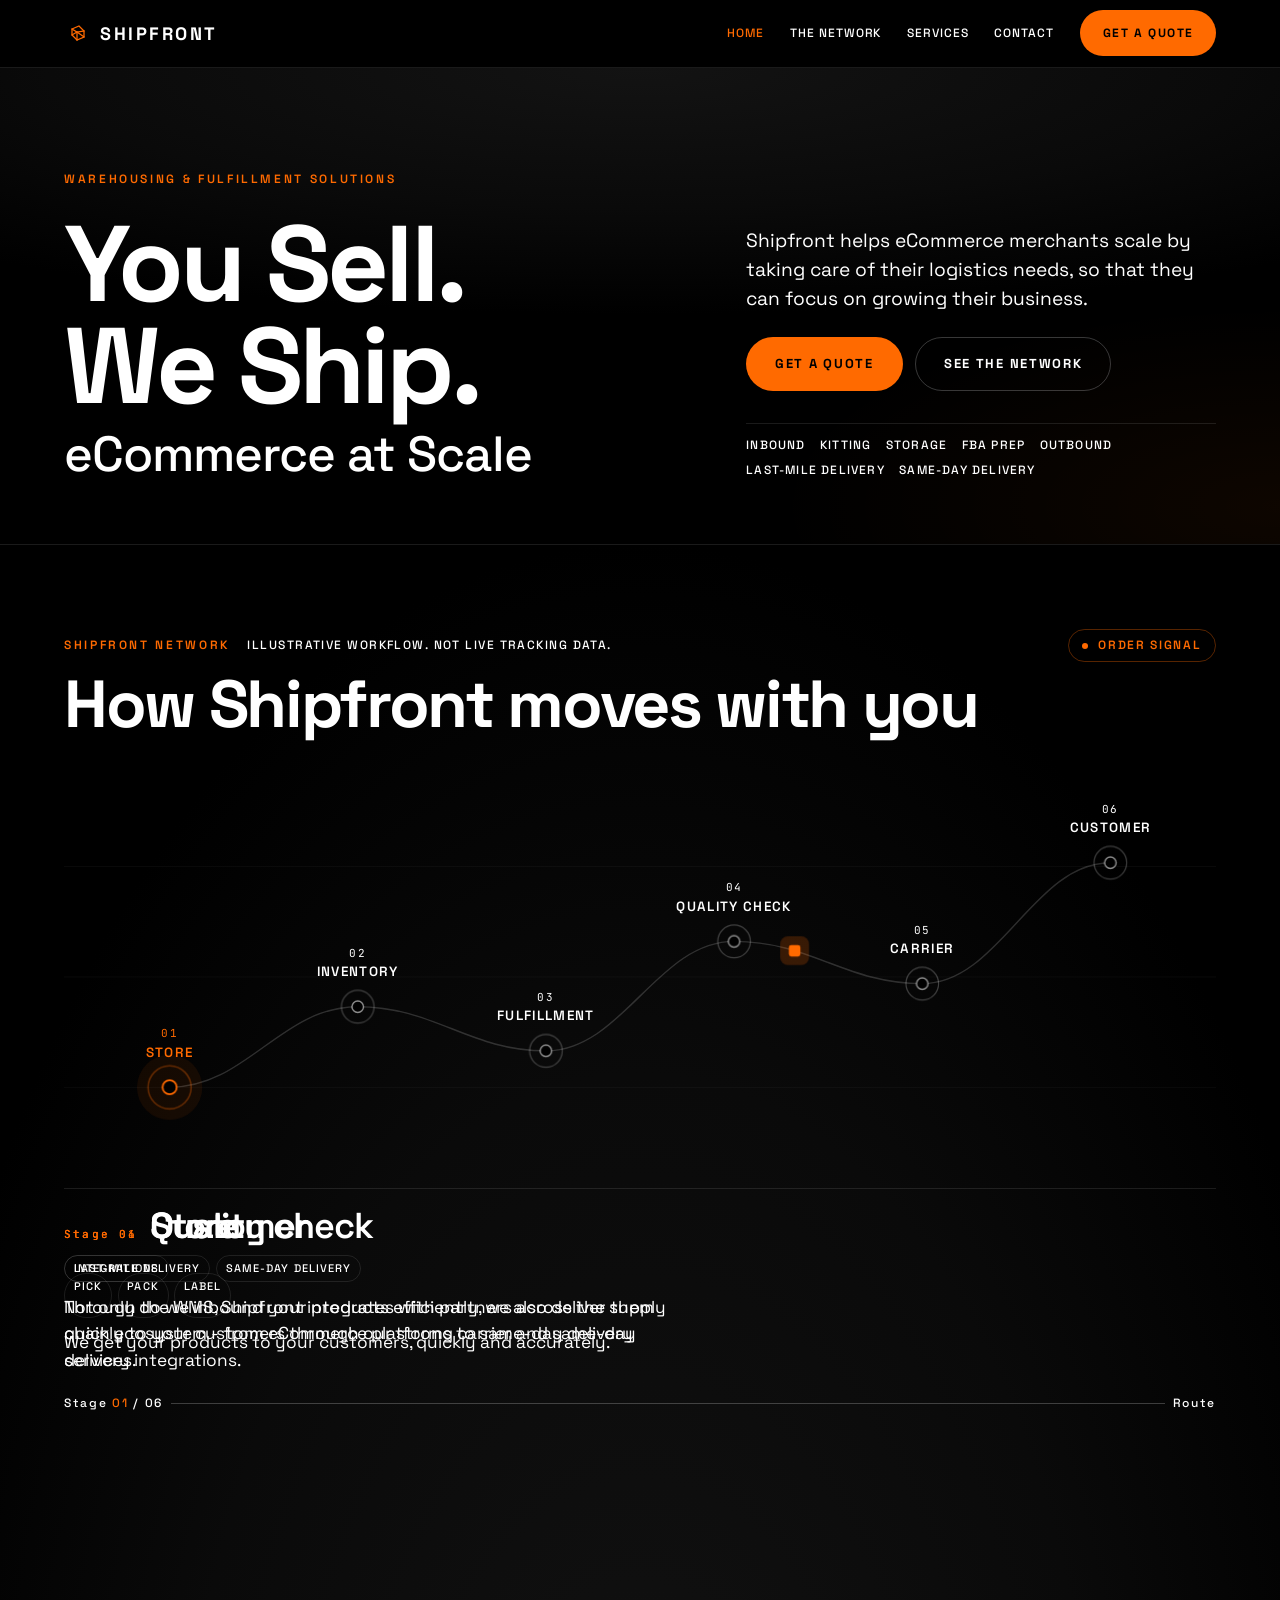
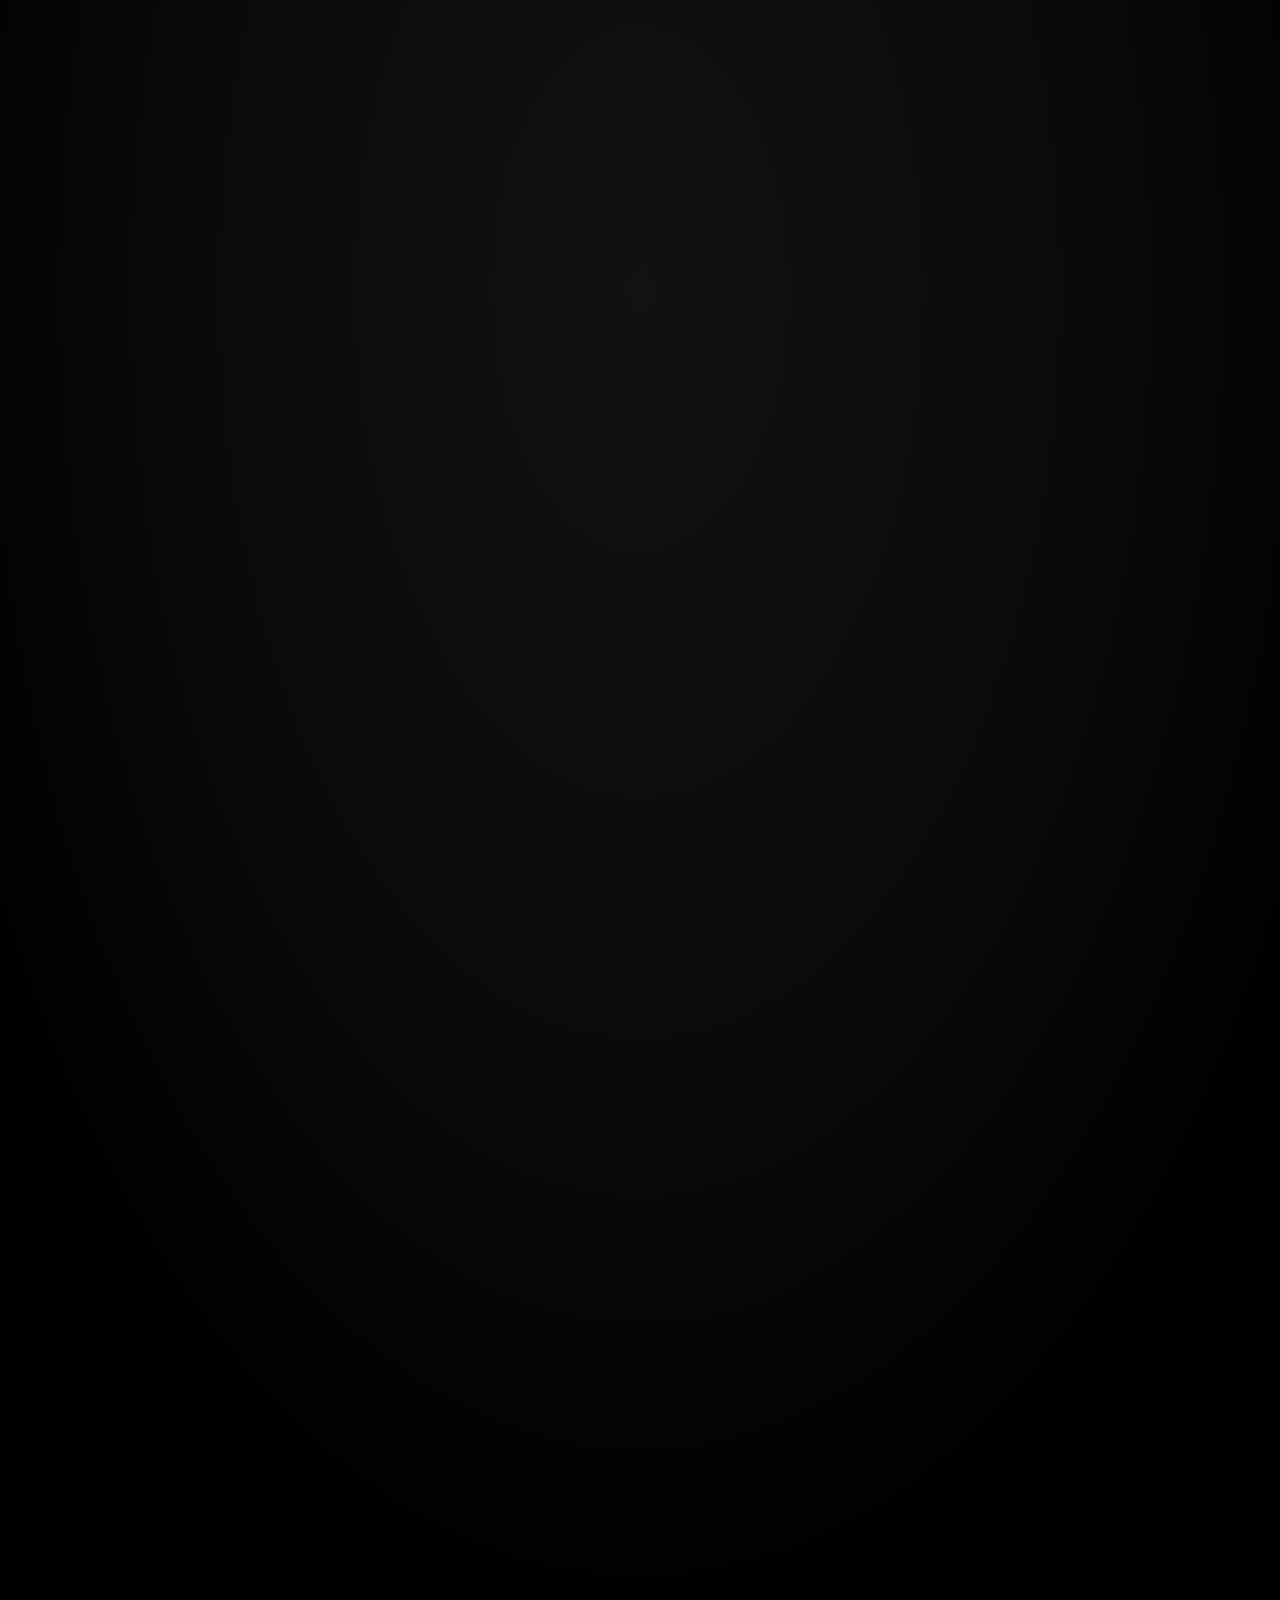
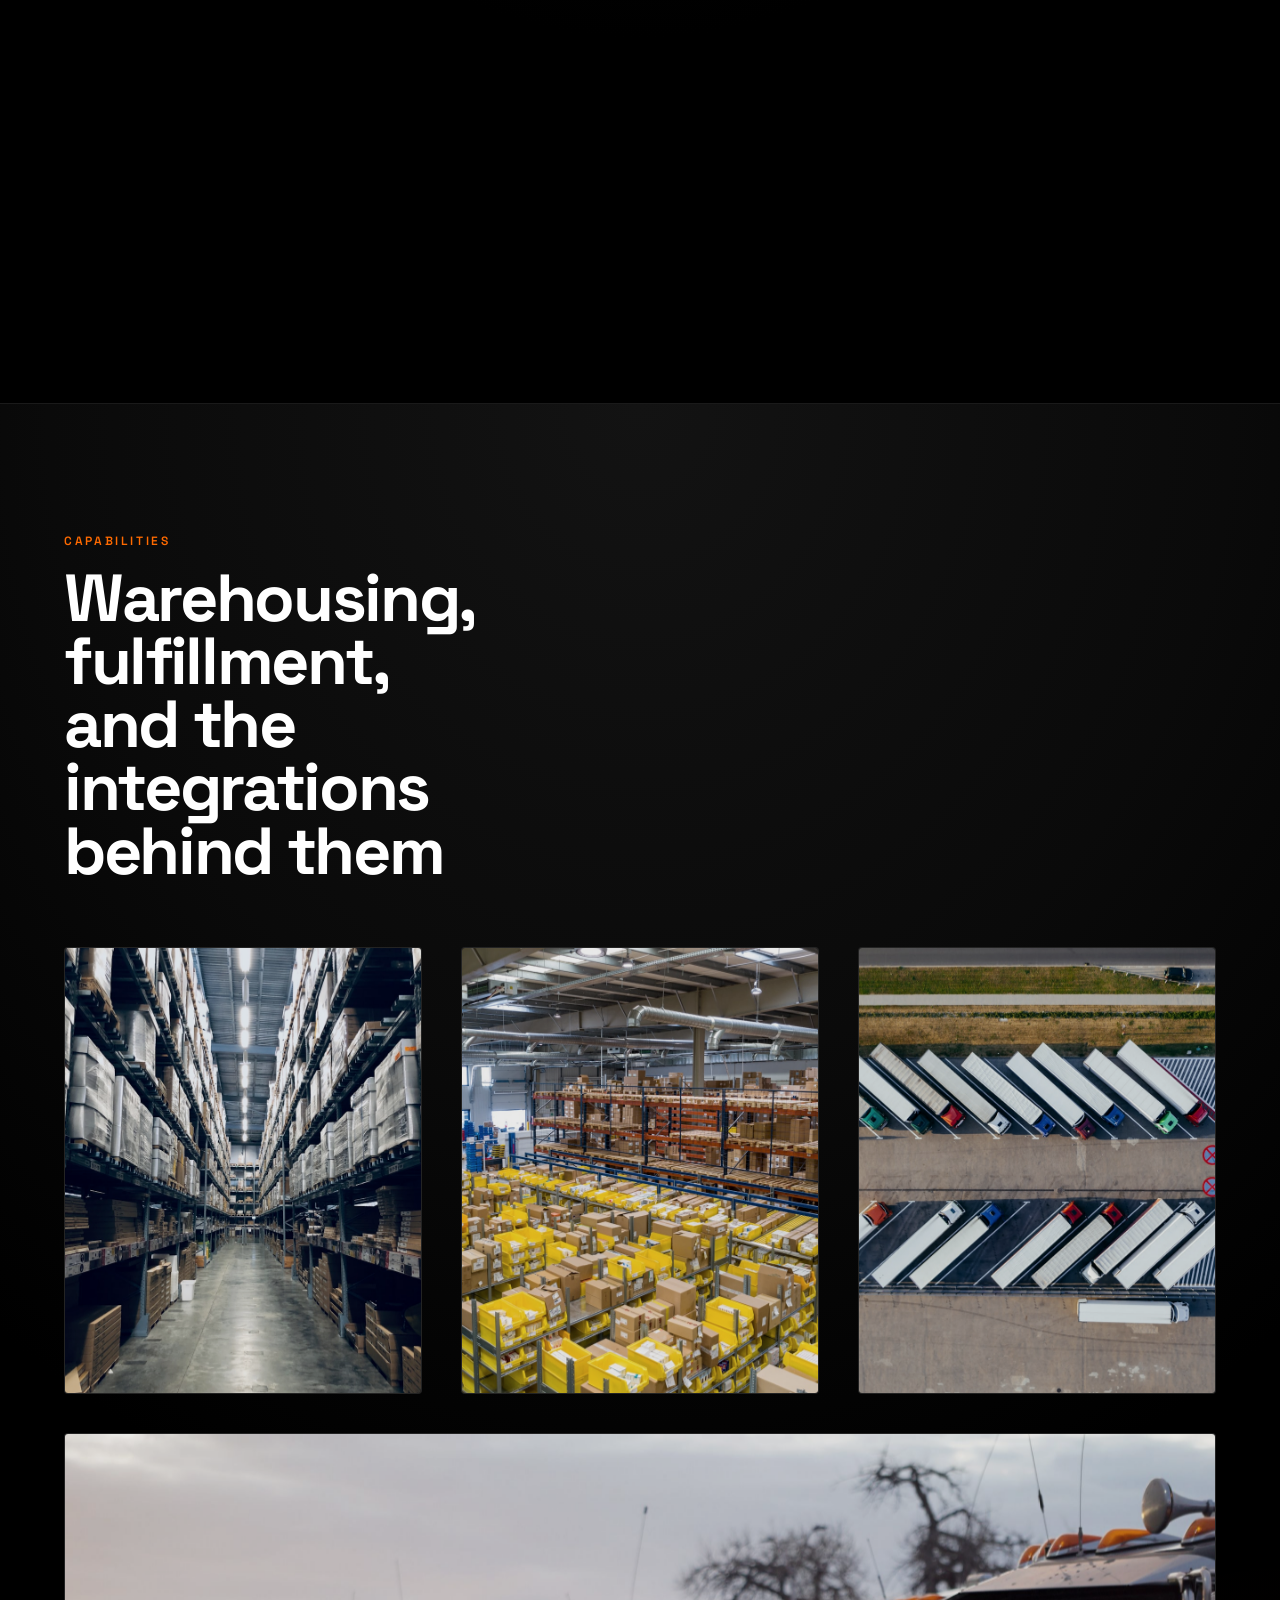
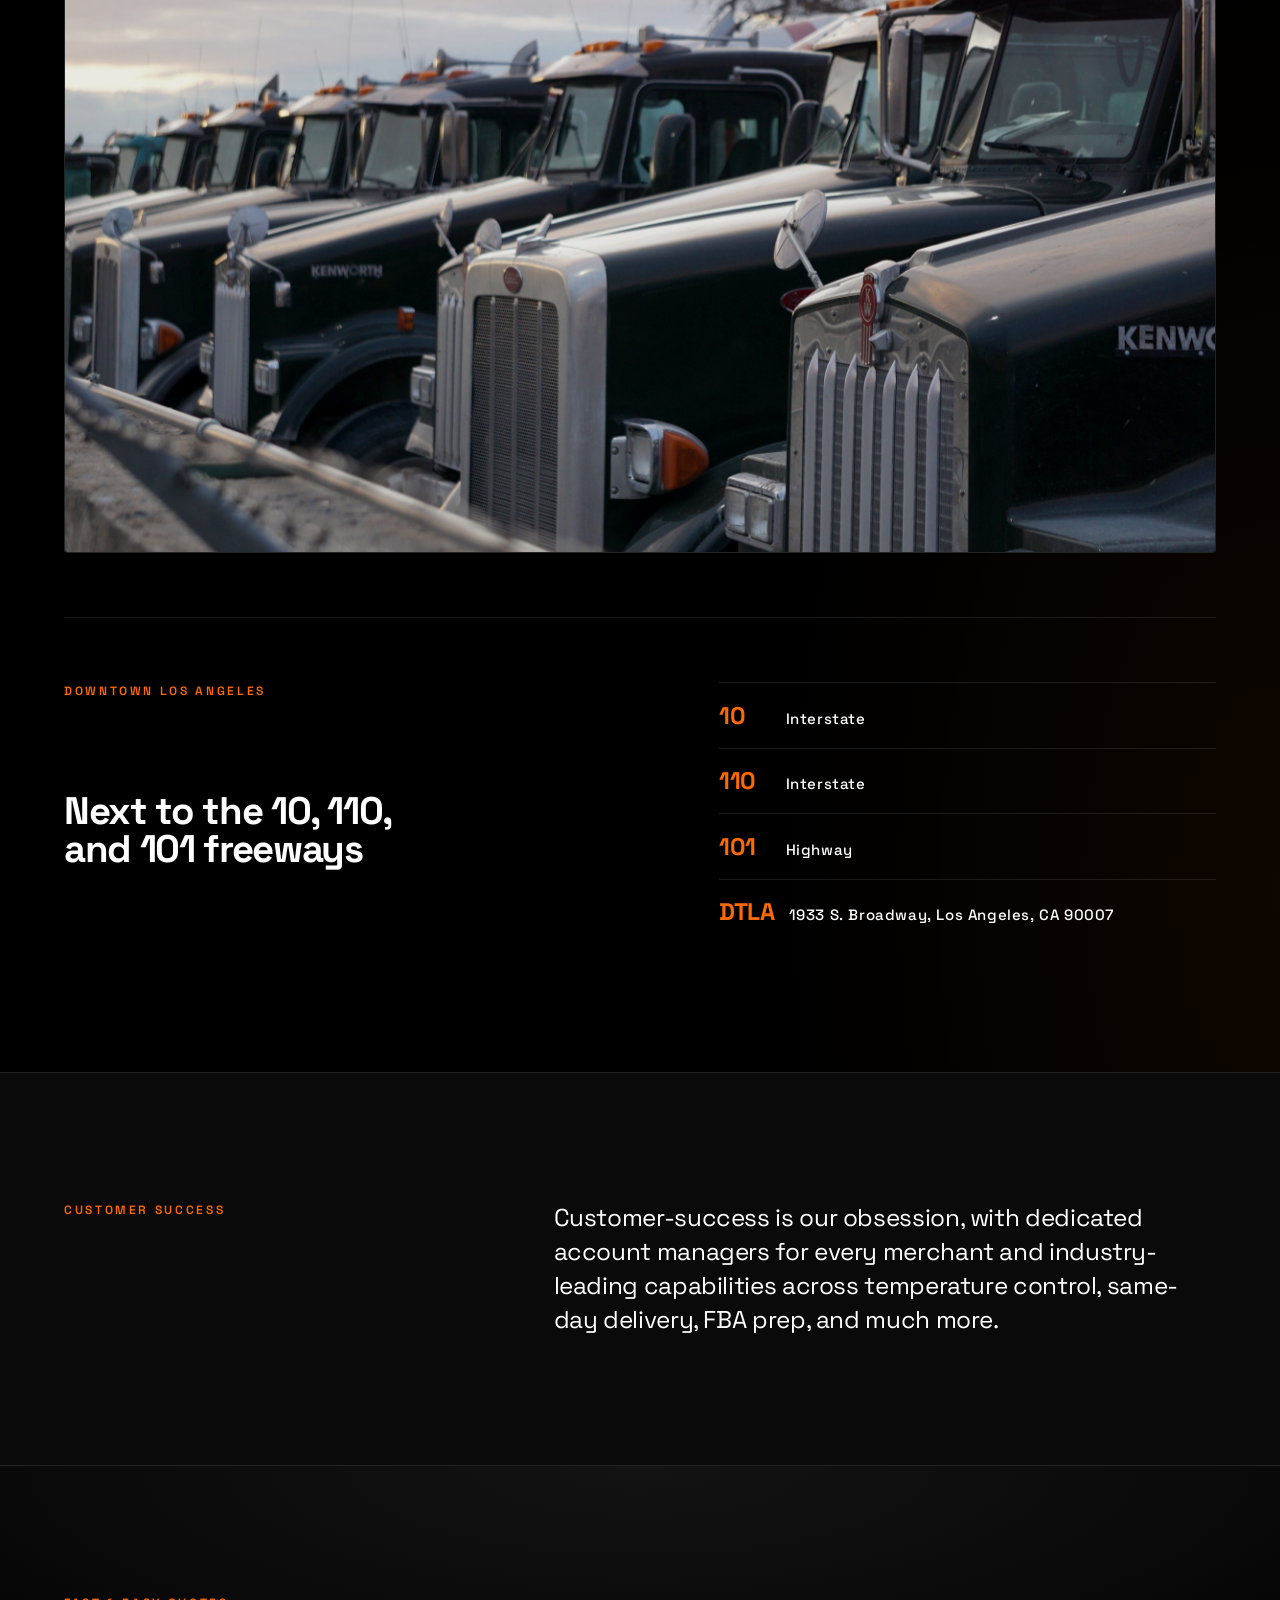
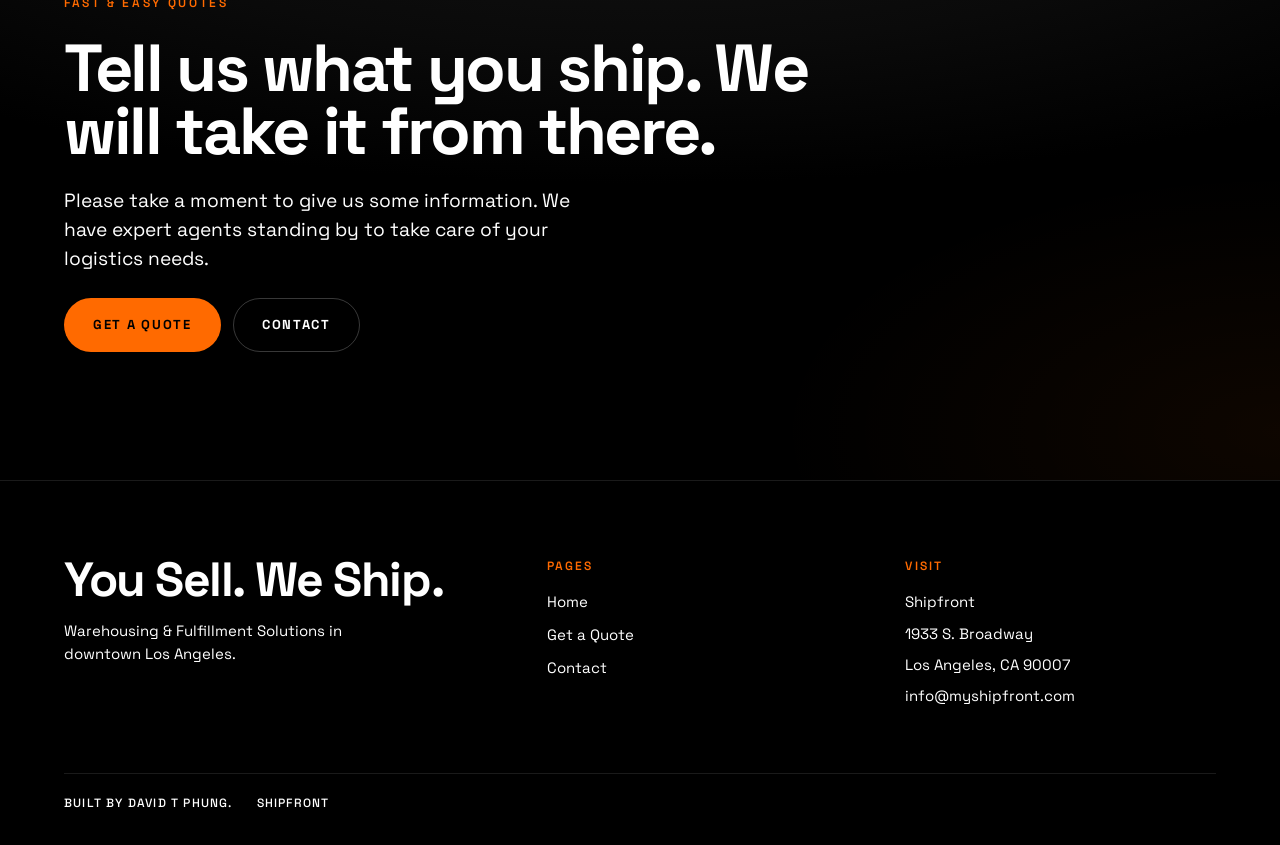
==== commit 08d836e3: "Lock the Palantir-style SHIPFRONT cube wordmark Top left is the 2G YAW wire cube then bold SHIPFRONT" ====
--- a/index.html
+++ b/index.html
@@ -65,7 +65,7 @@
     <header class="nav">
       <div class="shell nav__inner">
         <a class="wordmark" href="index.html" aria-label="Shipfront">
-          <svg class="mark" viewBox="0 0 24 24" width="20" height="20" aria-hidden="true">
+          <svg class="mark" viewBox="0 0 24 24" width="24" height="24" overflow="visible" aria-hidden="true">
             <g fill="none" stroke="#FF6A00" stroke-width="1.25" stroke-linecap="square" stroke-linejoin="miter">
               <path d="M8 8 L15 5 L20 10 L20 16 L13 19 L8 14 Z" />
               <path d="M8 8 L13 11 L20 10" />
@@ -88,7 +88,7 @@
 
         <nav class="nav__links" id="nav-sheet" aria-label="Primary" data-nav-sheet>
           <a class="nav__link" href="index.html" aria-current="page">Home</a>
-          <a class="nav__link" href="#network">Network</a>
+          <a class="nav__link" href="#network">The Network</a>
           <a class="nav__link" href="#services">Services</a>
           <a class="nav__link" href="contact.html">Contact</a>
           <a class="btn" href="get-a-quote.html">Get a Quote</a>
--- a/assets/css/site.css
+++ b/assets/css/site.css
@@ -253,6 +253,7 @@
   height: var(--nav-h);
   display: flex;
   align-items: center;
+  overflow: visible;
   background: rgba(0, 0, 0, 0.86);
   backdrop-filter: saturate(120%) blur(14px);
   border-bottom: 1px solid var(--hair);
@@ -263,16 +264,21 @@
   align-items: center;
   gap: clamp(1rem, 3vw, 2.75rem);
   width: 100%;
+  overflow: visible;
 }
 
 .wordmark {
   display: inline-flex;
   align-items: center;
-  gap: 0.6rem;
+  gap: 0.75rem;
+  margin: 0;
+  padding: 0;
+  overflow: visible;
   text-decoration: none;
   font-family: var(--display);
-  font-size: 0.875rem;
-  letter-spacing: 0.16em;
+  font-size: 1.125rem;
+  font-weight: 700;
+  letter-spacing: 0.14em;
   text-transform: uppercase;
   color: #ffffff;
   white-space: nowrap;
@@ -280,14 +286,17 @@
 
 .wordmark .mark {
   display: block;
-  width: 1.25rem;
-  height: 1.25rem;
-  flex: 0 0 1.25rem;
+  width: 1.5rem;
+  height: 1.5rem;
+  flex: 0 0 1.5rem;
+  margin: 0;
+  overflow: visible;
 }
 
 .wordmark b {
+  margin: 0;
   font-weight: 700;
-  letter-spacing: 0.16em;
+  color: #ffffff;
 }
 
 .nav__links {
@@ -299,7 +308,7 @@
 
 .nav__link {
   font-family: var(--display);
-  font-size: 0.8125rem;
+  font-size: 0.75rem;
   letter-spacing: 0.08em;
   text-transform: uppercase;
   font-weight: 500;
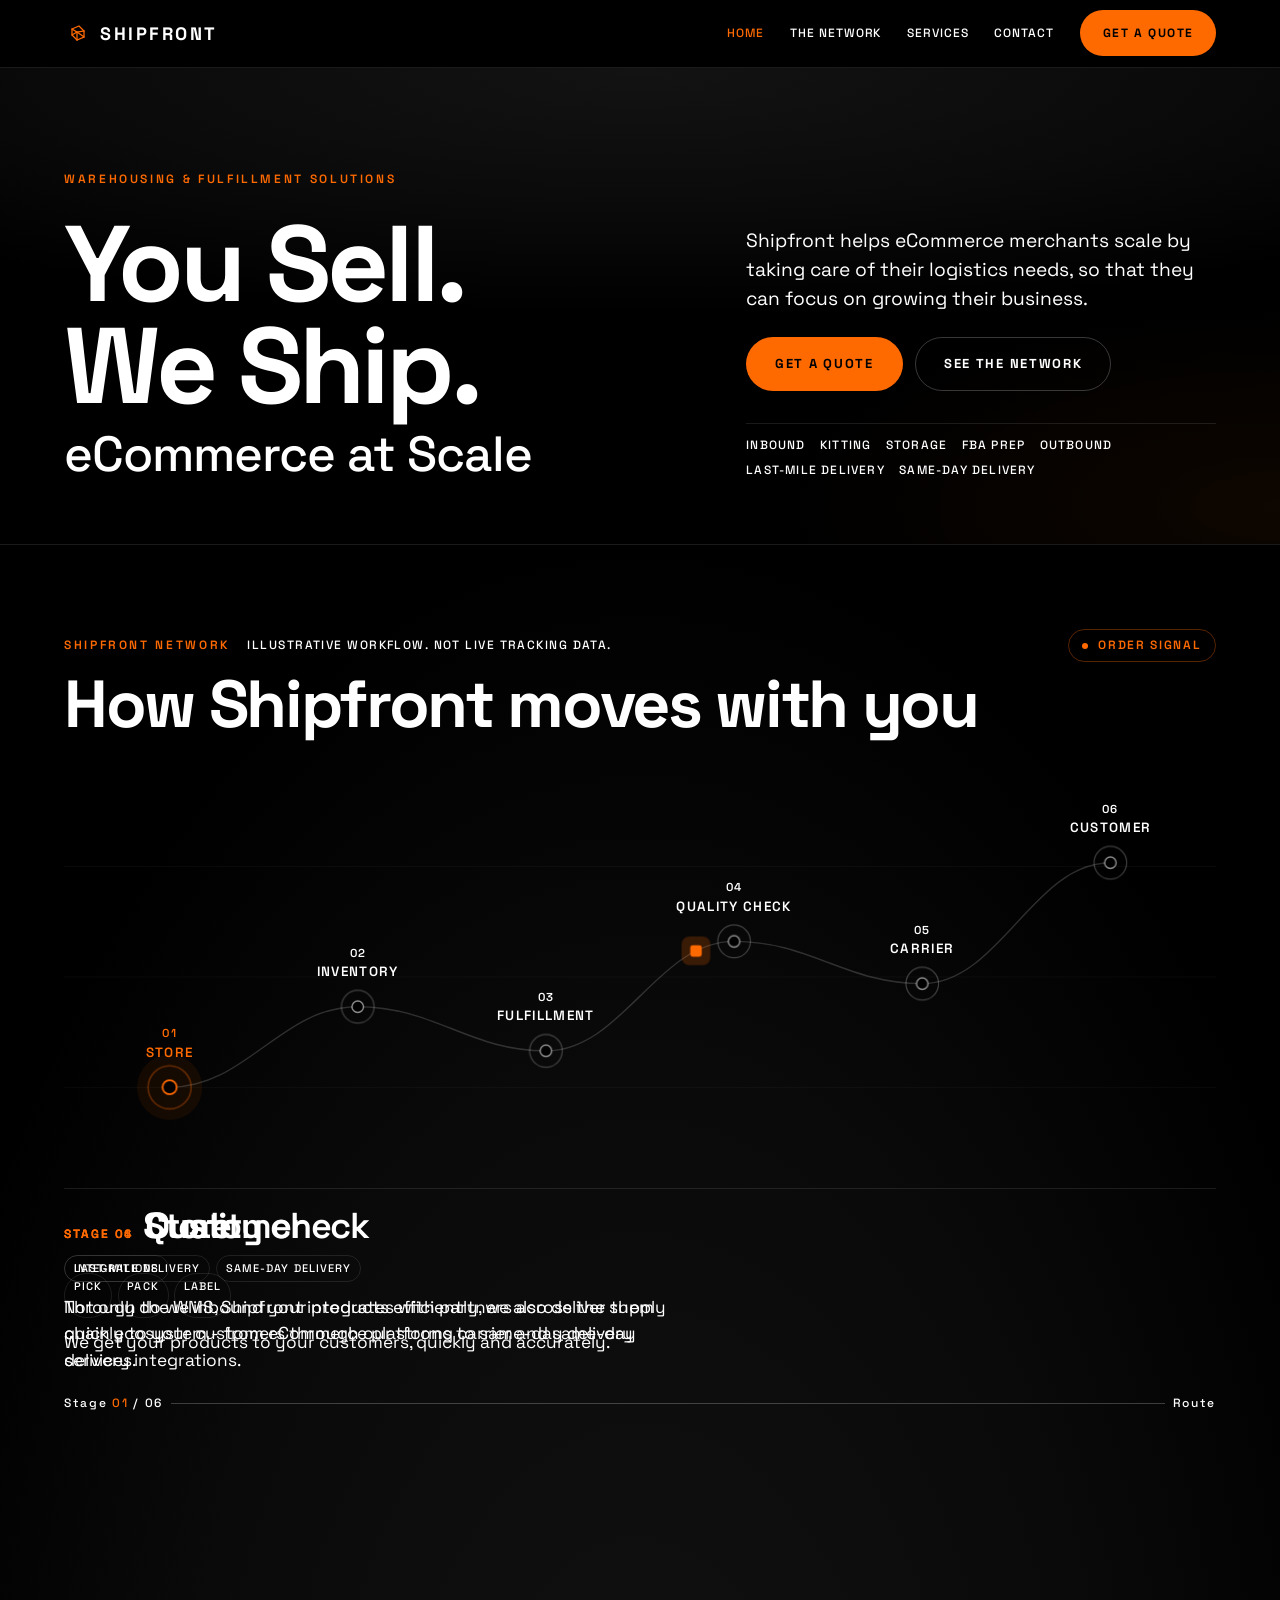
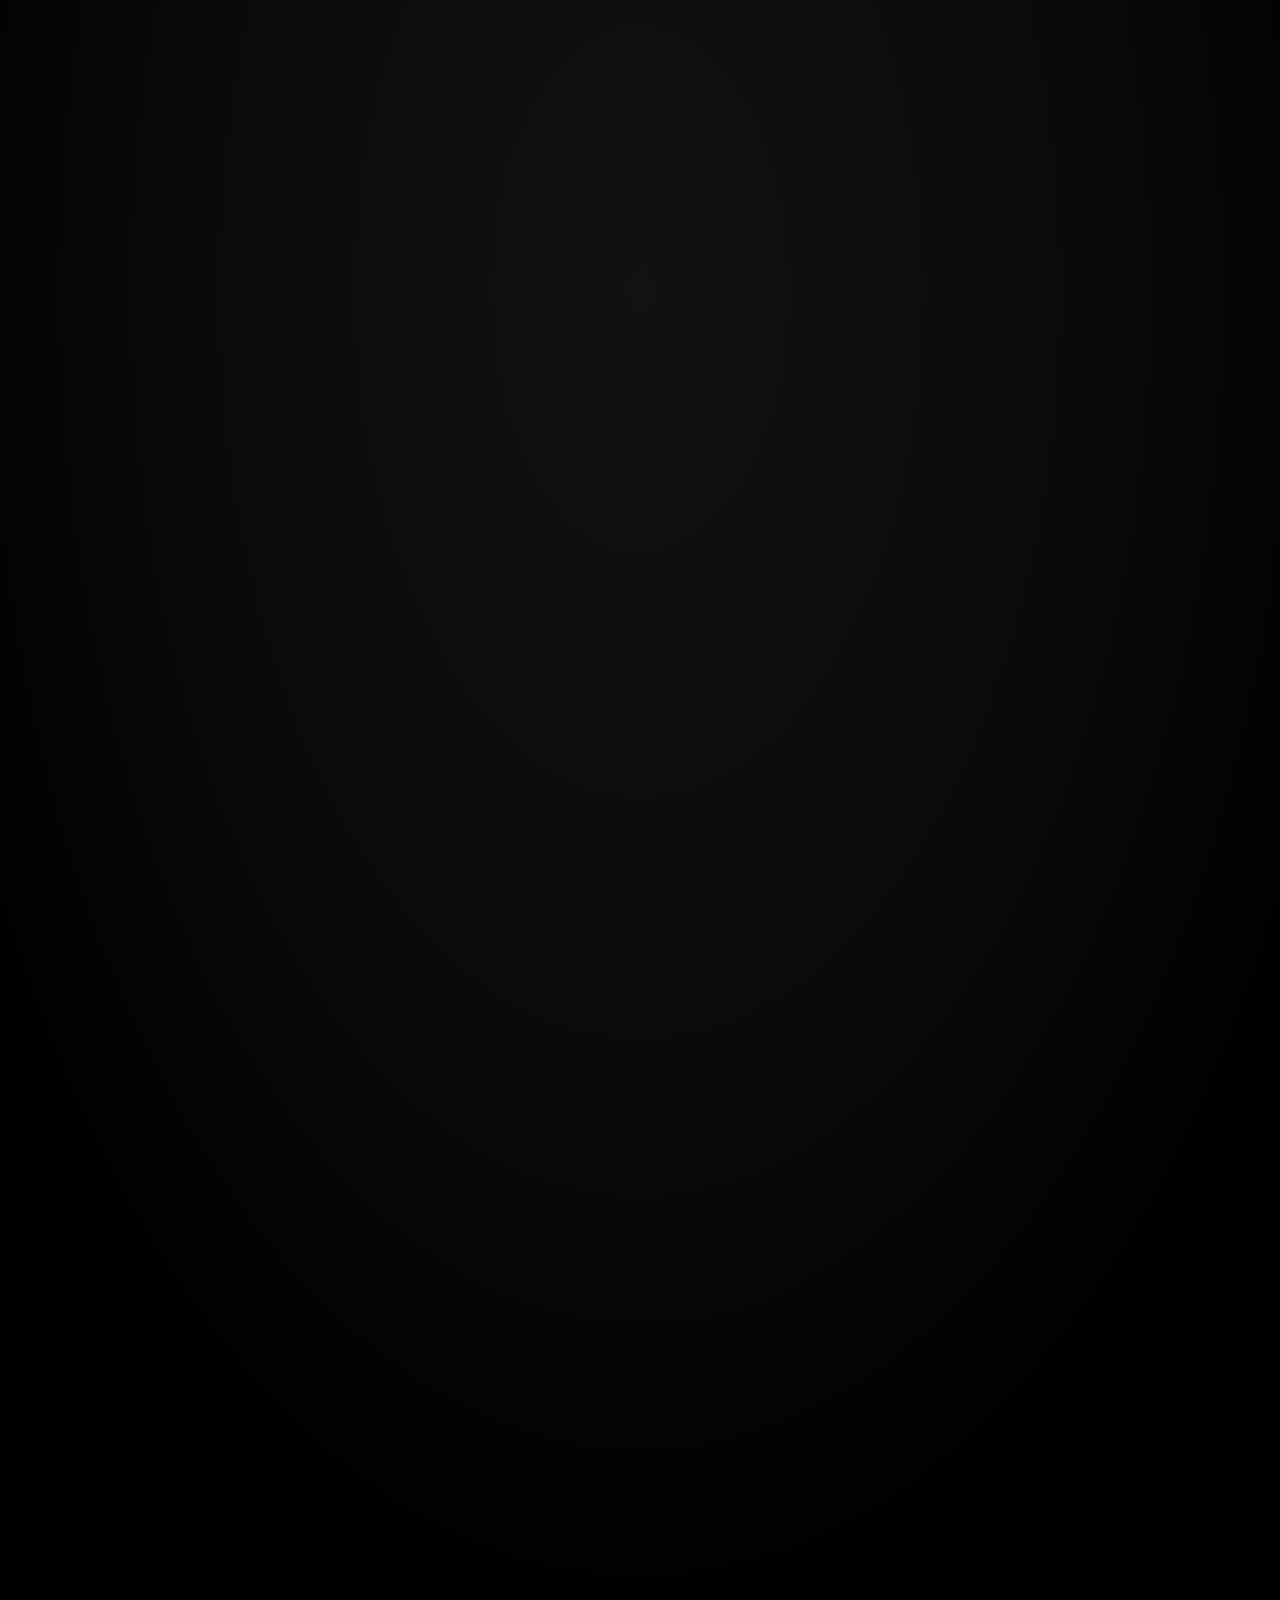
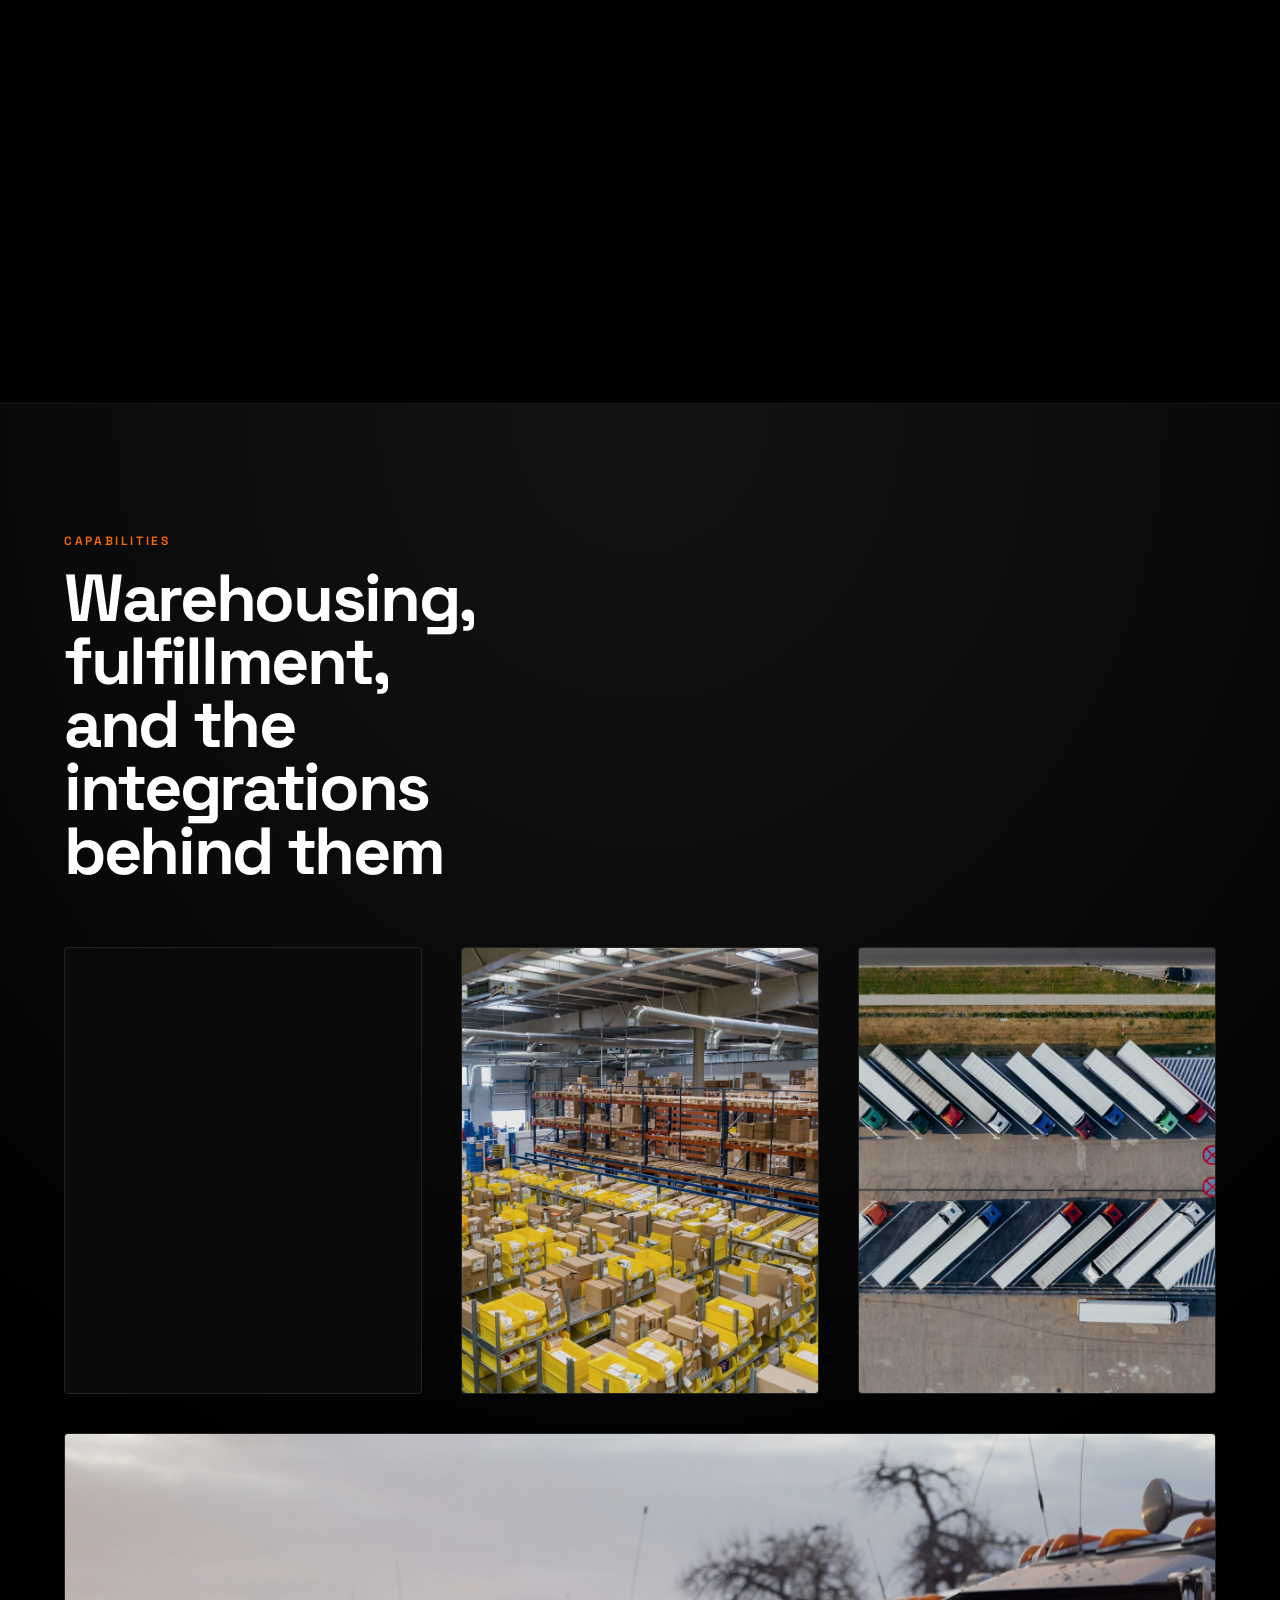
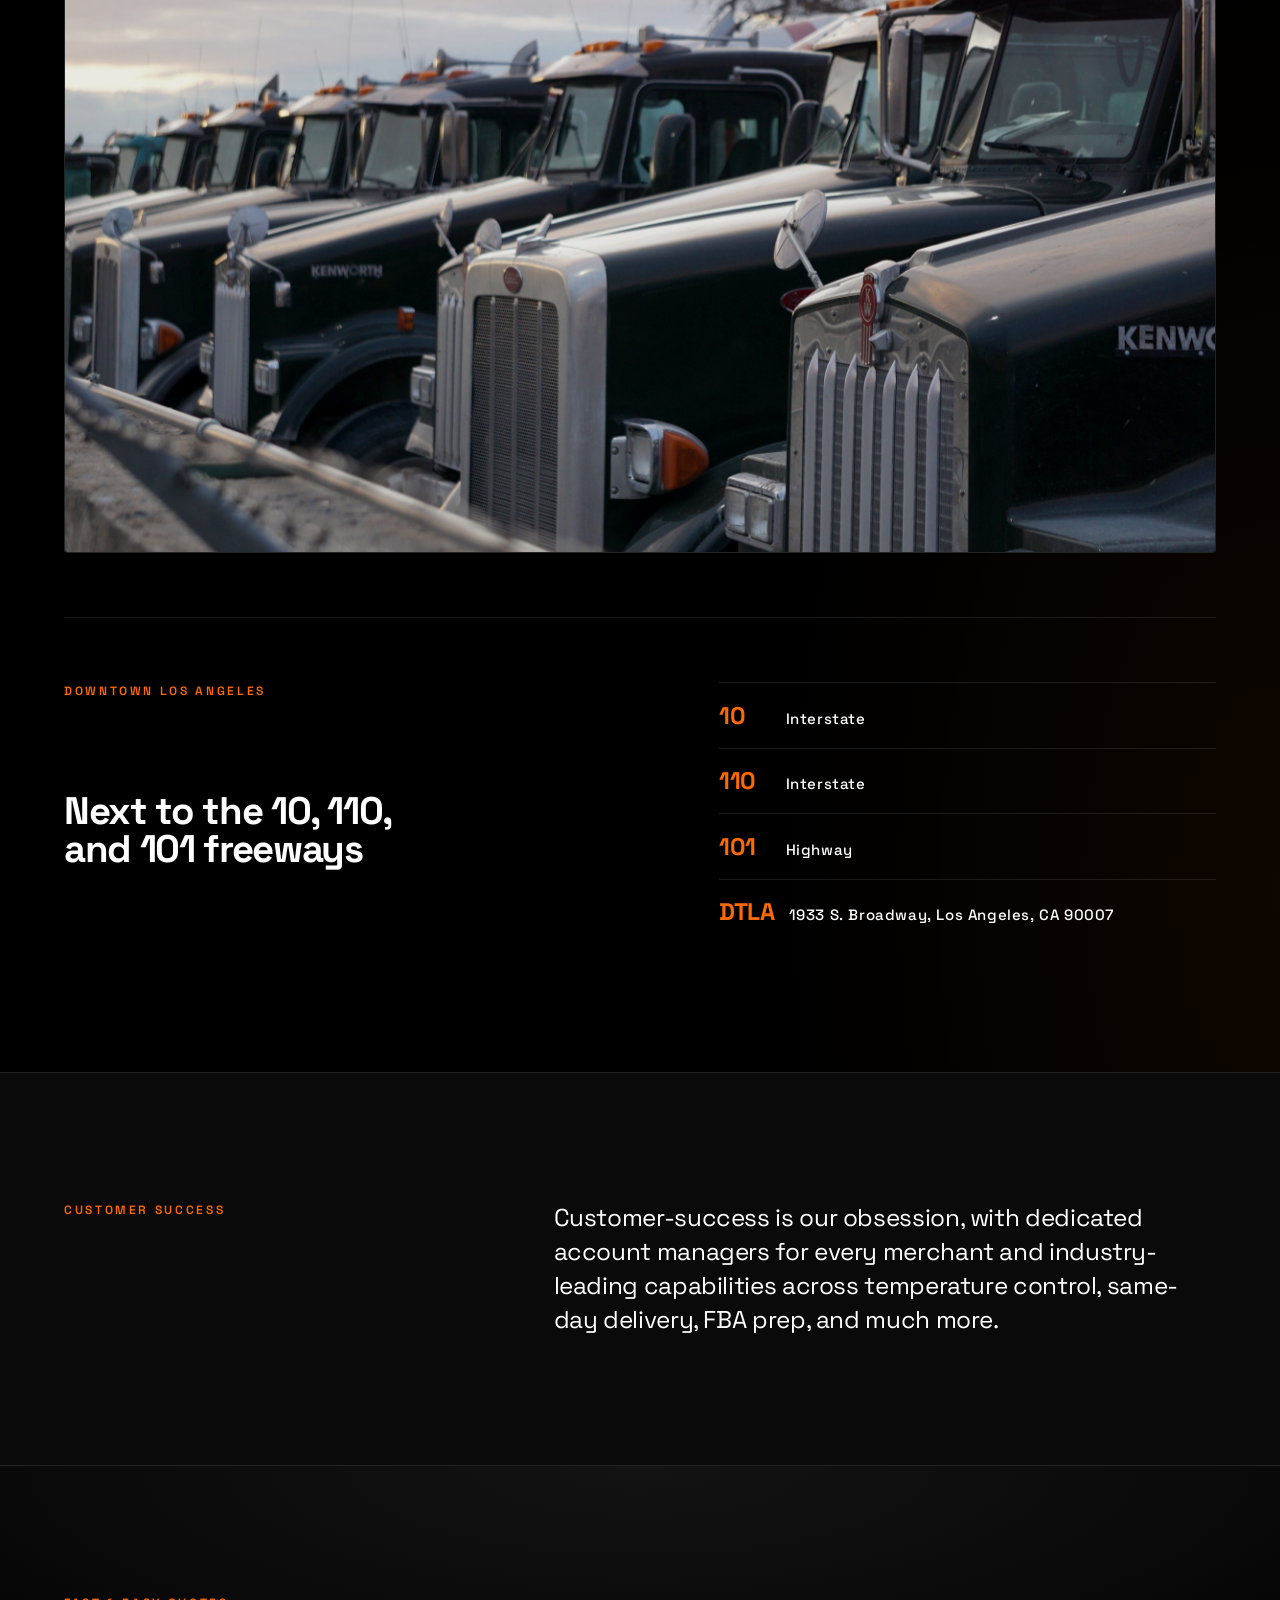
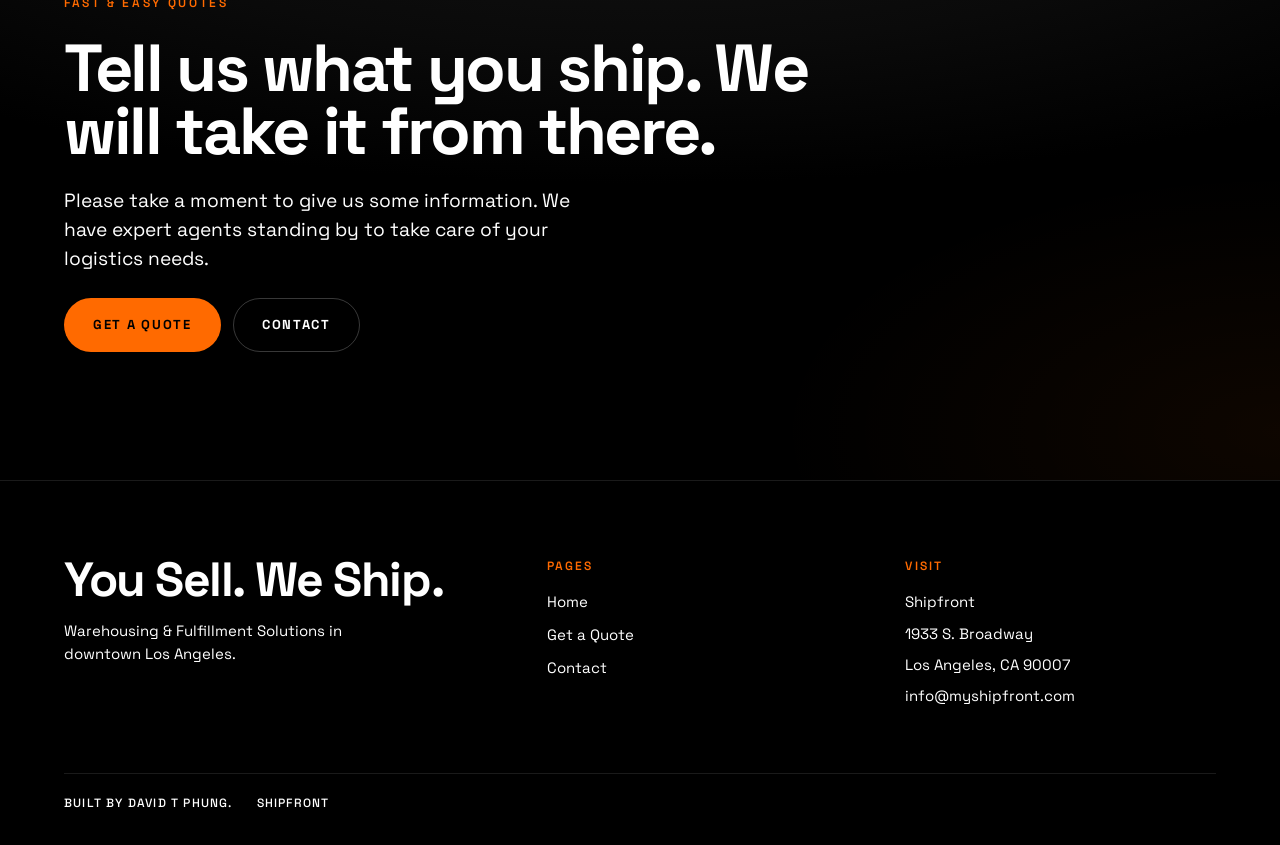
==== commit 2a2ef5ea: "Finish type recut: Space Grotesk only, white on black Drop JetBrains Mono from labels, indexes, and " ====
--- a/index.html
+++ b/index.html
@@ -15,7 +15,7 @@
     <link rel="preconnect" href="https://fonts.gstatic.com" crossorigin />
     <link
       rel="stylesheet"
-      href="https://fonts.googleapis.com/css2?family=Space+Grotesk:wght@400;500;600;700&family=JetBrains+Mono:wght@400;500;600&display=swap"
+      href="https://fonts.googleapis.com/css2?family=Space+Grotesk:wght@400;500;600;700&display=swap"
     />
     <link rel="stylesheet" href="assets/css/site.css" />
     <link rel="stylesheet" href="assets/css/network.css" />
--- a/assets/css/site.css
+++ b/assets/css/site.css
@@ -14,19 +14,16 @@
   --hair: rgba(255, 255, 255, 0.1);
   --hair-strong: rgba(255, 255, 255, 0.22);
 
-  --type: #ffffff;
-  --type-mute: #ffffff;
-  --type-faint: #ffffff;
-
-  /* Terminal signal. accent only: hairlines, one fill, node signal */
+  /* White on black. Hierarchy is size, weight, tracking, line-height. */
+  --type: #FFFFFF;
+
+  /* Terminal signal. accent only: one fill, eyebrows, node signal */
   --signal: #ff6a00;
   --signal-soft: rgba(255, 106, 0, 0.34);
   --signal-faint: rgba(255, 106, 0, 0.08);
 
   --display: "Space Grotesk", -apple-system, BlinkMacSystemFont, "Segoe UI",
     "Helvetica Neue", Arial, sans-serif;
-  --mono: "JetBrains Mono", ui-monospace, "SFMono-Regular", "SF Mono",
-    "Roboto Mono", Menlo, Consolas, monospace;
 
   --gutter: clamp(1.25rem, 5vw, 5rem);
   --measure: 68ch;
@@ -132,8 +129,9 @@
 }
 
 .mono {
-  font-family: var(--mono);
-  font-size: 0.75rem;
+  font-family: var(--display);
+  font-size: 0.75rem;
+  font-weight: 600;
   letter-spacing: 0.14em;
   text-transform: uppercase;
 }
@@ -583,9 +581,10 @@
   margin: 0 0 0.45rem;
   padding: 0.2rem 0.55rem;
   border: 1px solid #ffffff;
-  font-family: var(--mono);
-  font-size: 0.6875rem;
-  letter-spacing: 0.2em;
+  font-family: var(--display);
+  font-size: 0.75rem;
+  font-weight: 600;
+  letter-spacing: 0.16em;
   color: #ffffff;
 }
 
--- a/assets/css/network.css
+++ b/assets/css/network.css
@@ -207,9 +207,10 @@
 }
 
 .gnode__index {
-  font-family: var(--mono);
-  font-size: 11.5px;
-  letter-spacing: 1.5px;
+  font-family: var(--display);
+  font-size: 12px;
+  font-weight: 600;
+  letter-spacing: 1.2px;
   fill: var(--type);
   transition: fill 0.3s linear;
 }
@@ -316,9 +317,11 @@
 }
 
 .panel__step {
-  font-family: var(--mono);
-  font-size: 0.6875rem;
-  letter-spacing: 0.2em;
+  font-family: var(--display);
+  font-size: 0.75rem;
+  font-weight: 600;
+  letter-spacing: 0.16em;
+  text-transform: uppercase;
   color: var(--signal);
 }
 
@@ -525,9 +528,11 @@
   }
 
   .step__step {
-    font-family: var(--mono);
-    font-size: 0.6875rem;
-    letter-spacing: 0.2em;
+    font-family: var(--display);
+    font-size: 0.75rem;
+    font-weight: 600;
+    letter-spacing: 0.16em;
+    text-transform: uppercase;
     color: var(--signal);
   }
 
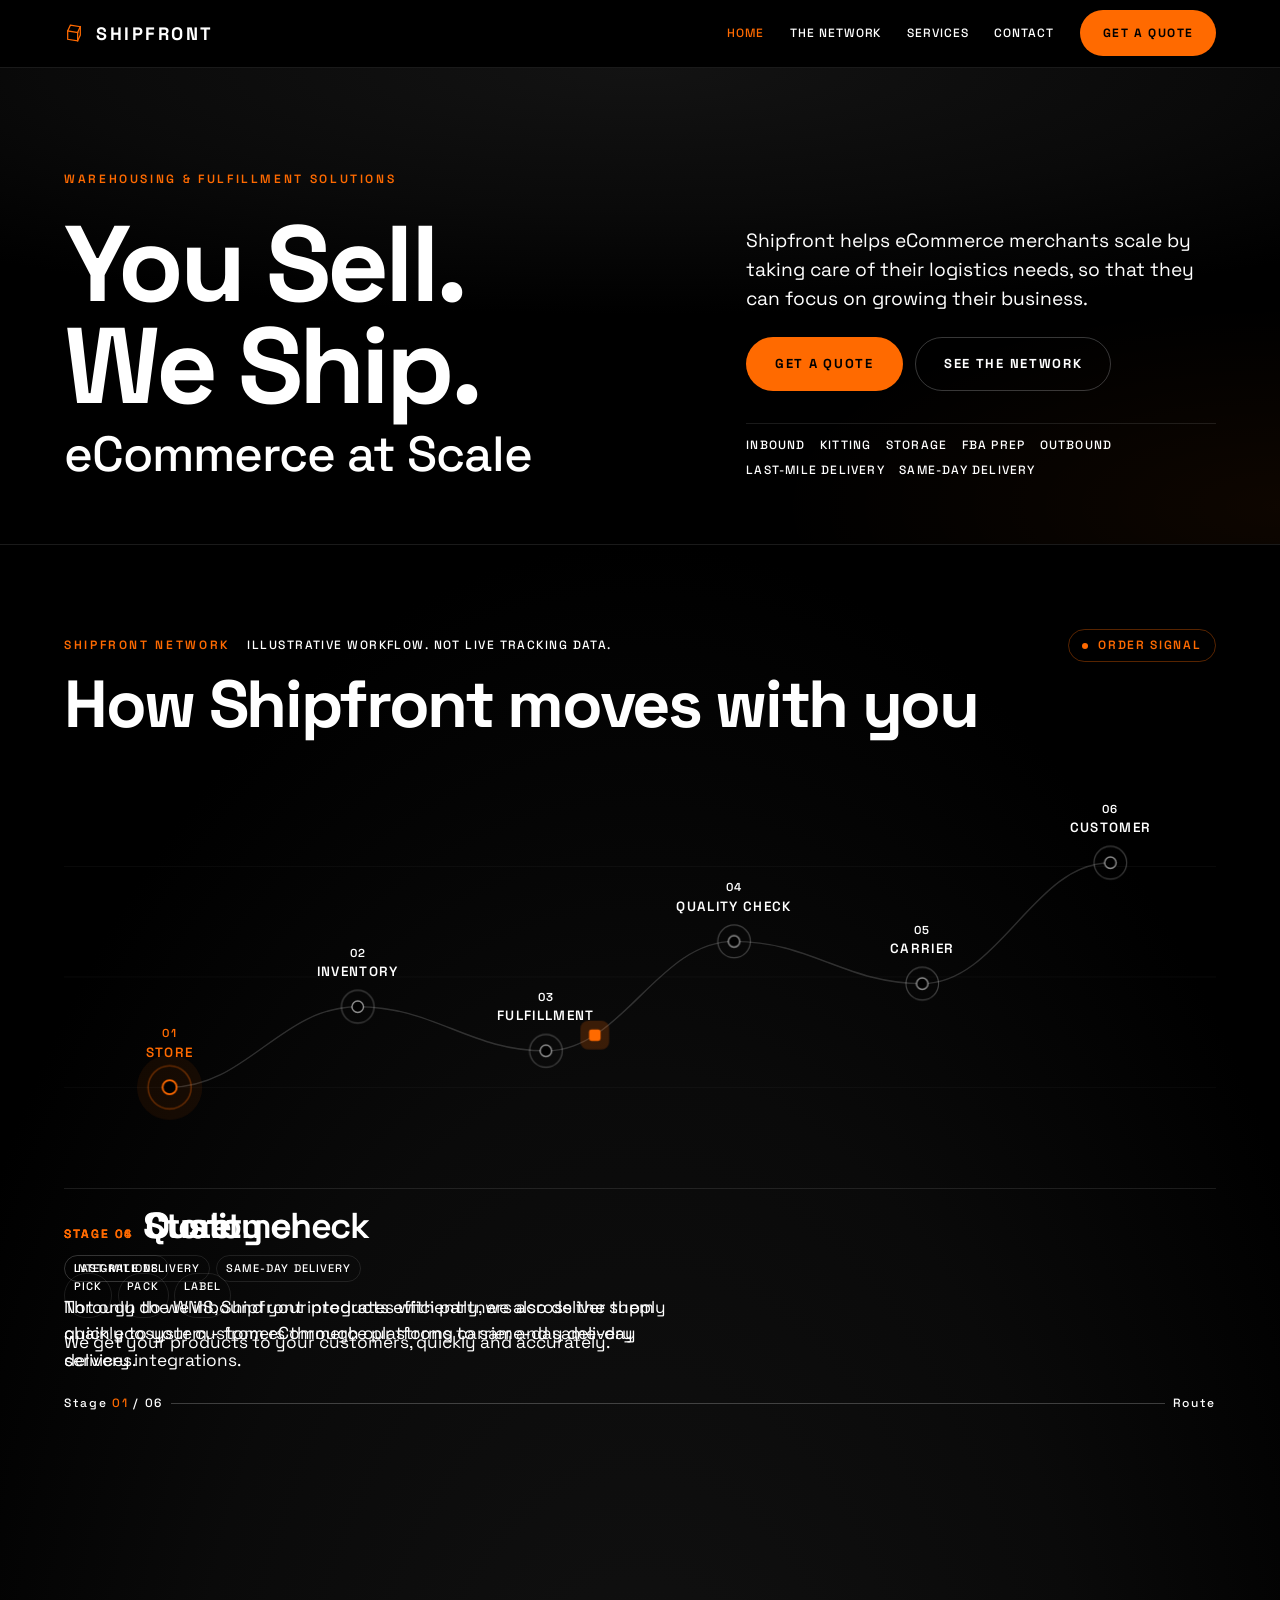
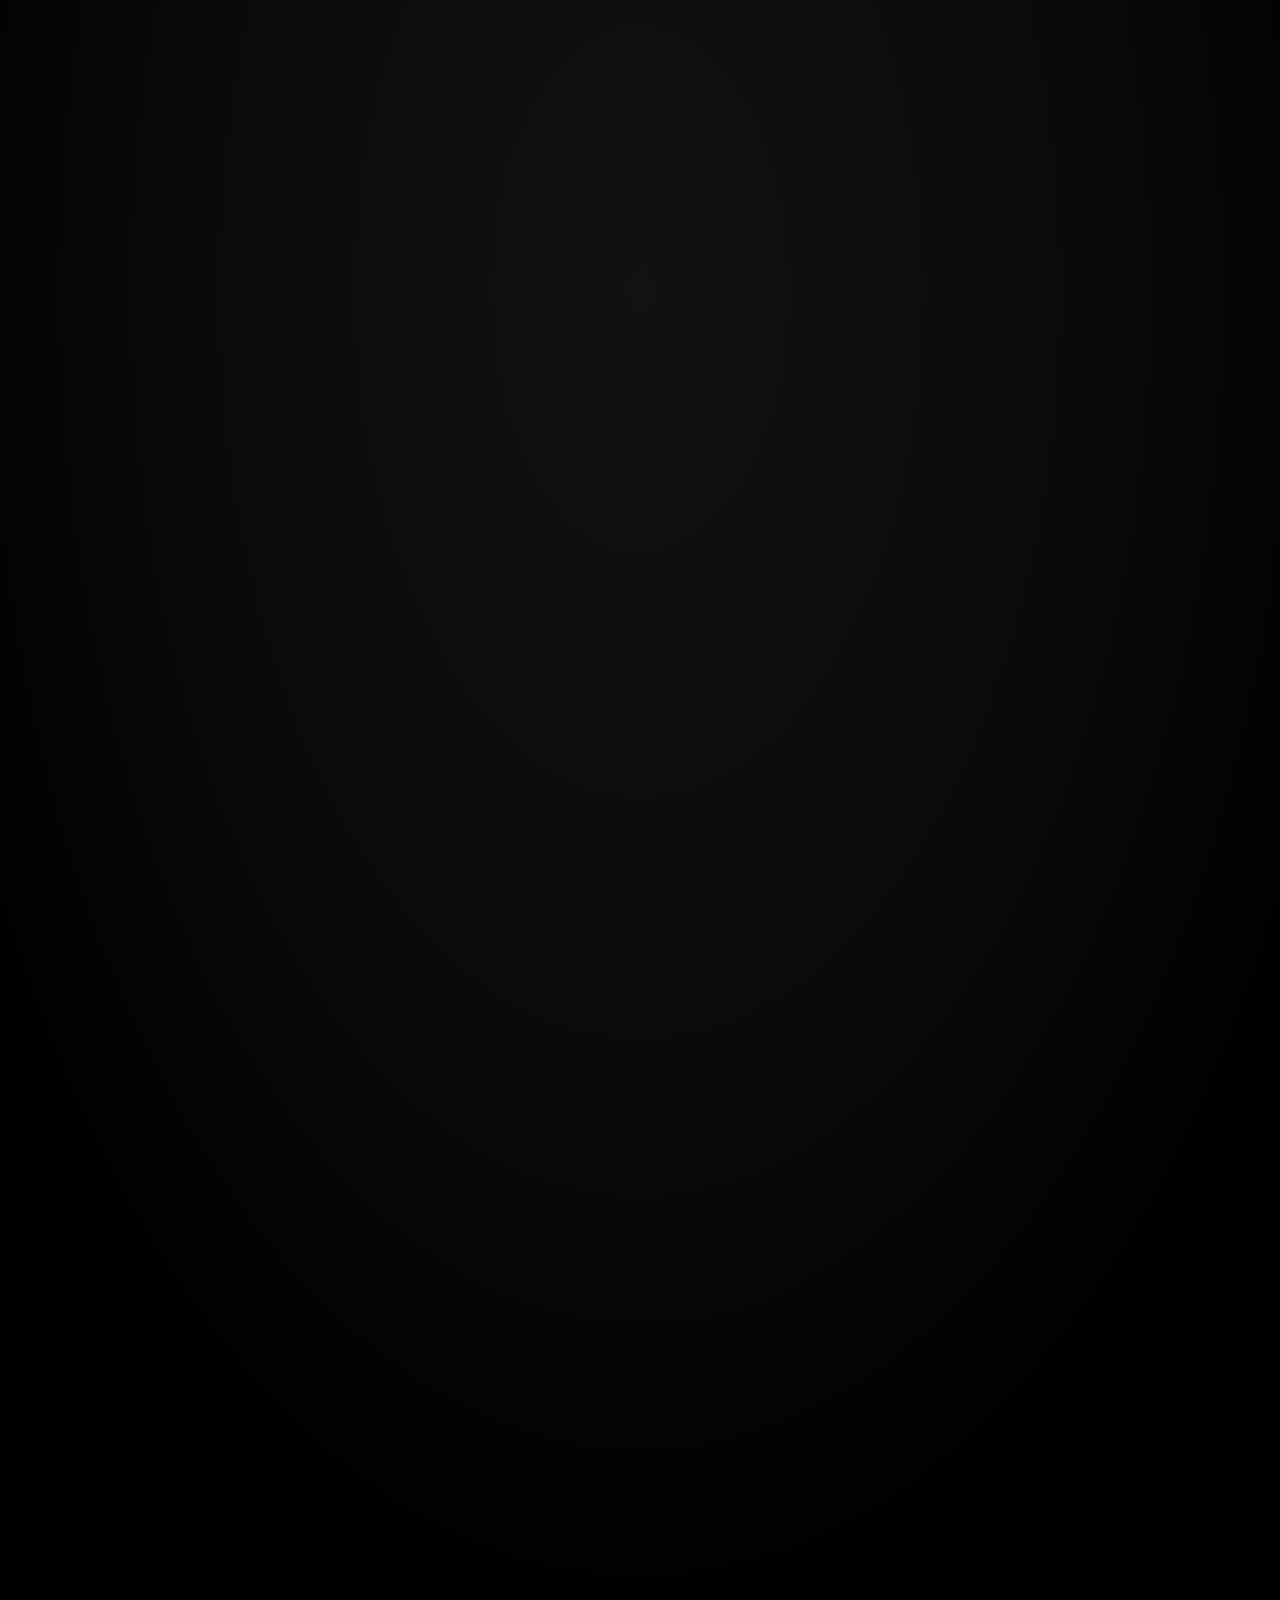
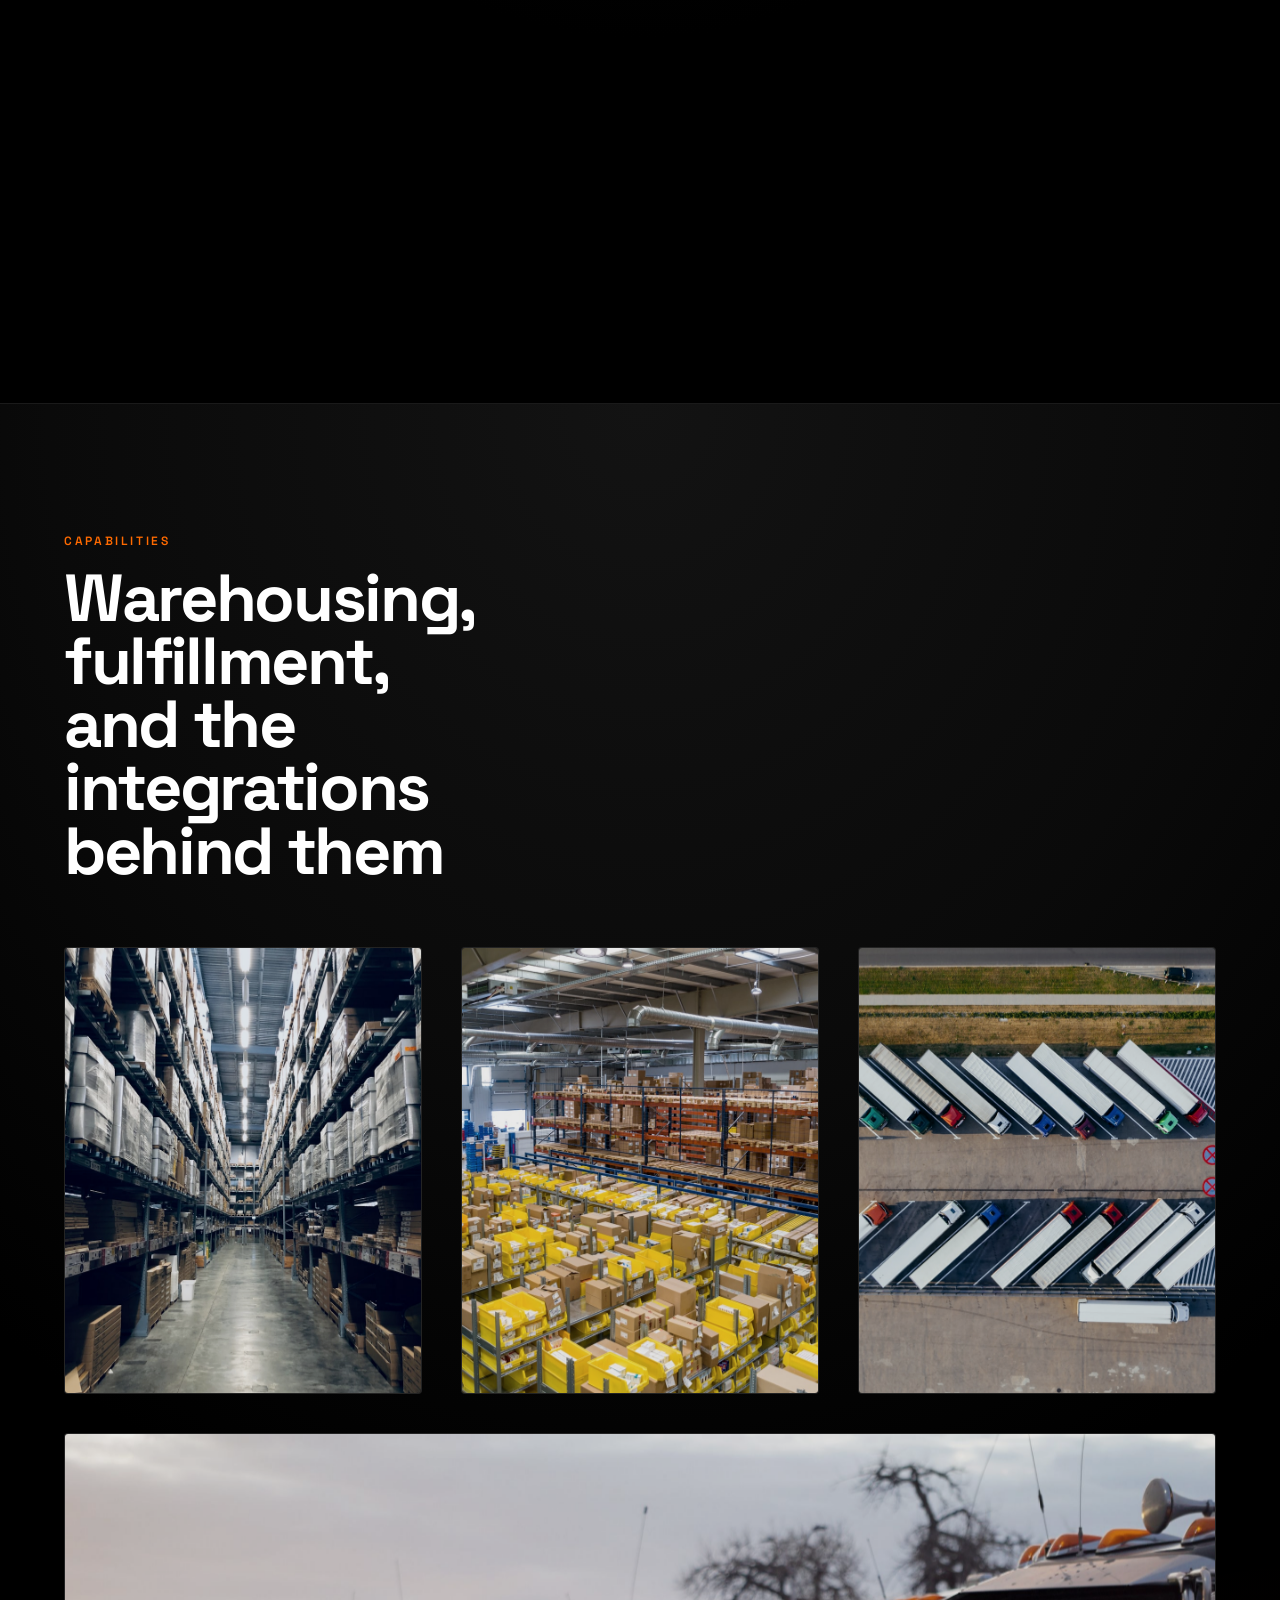
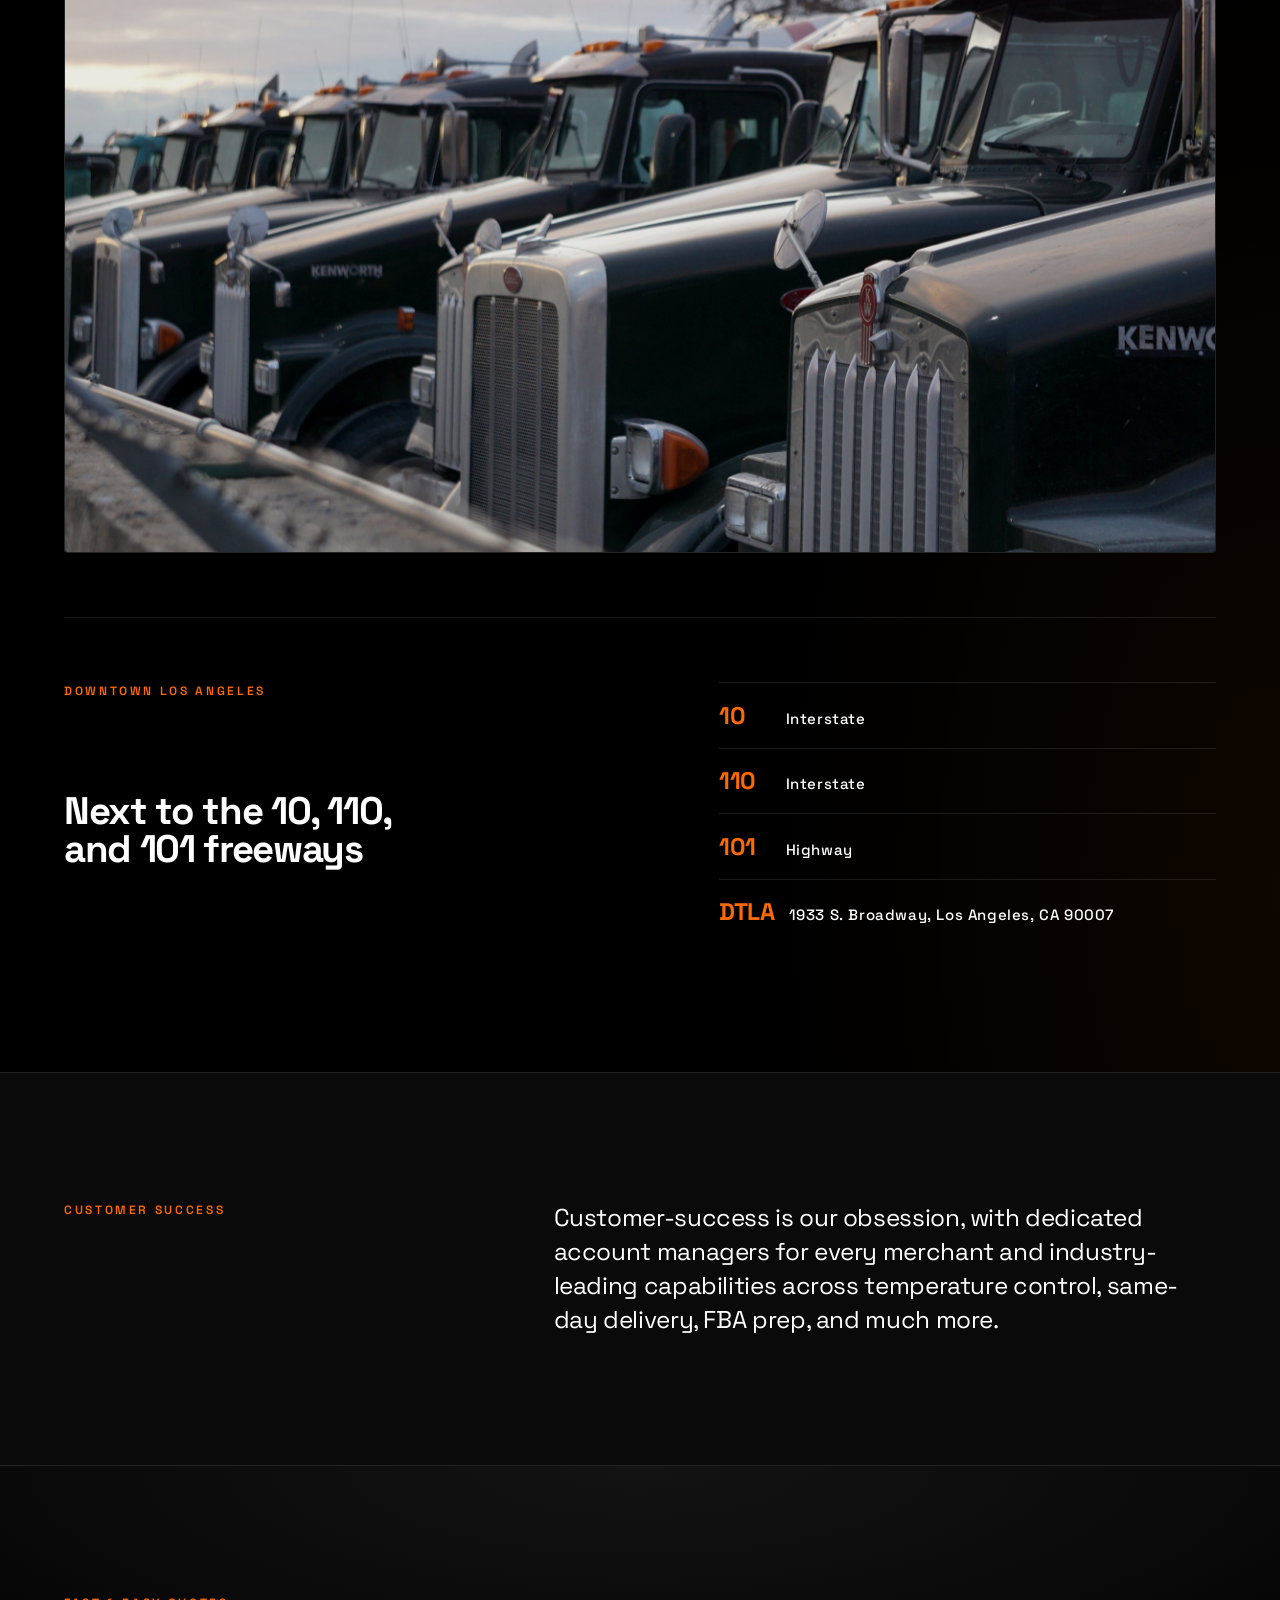
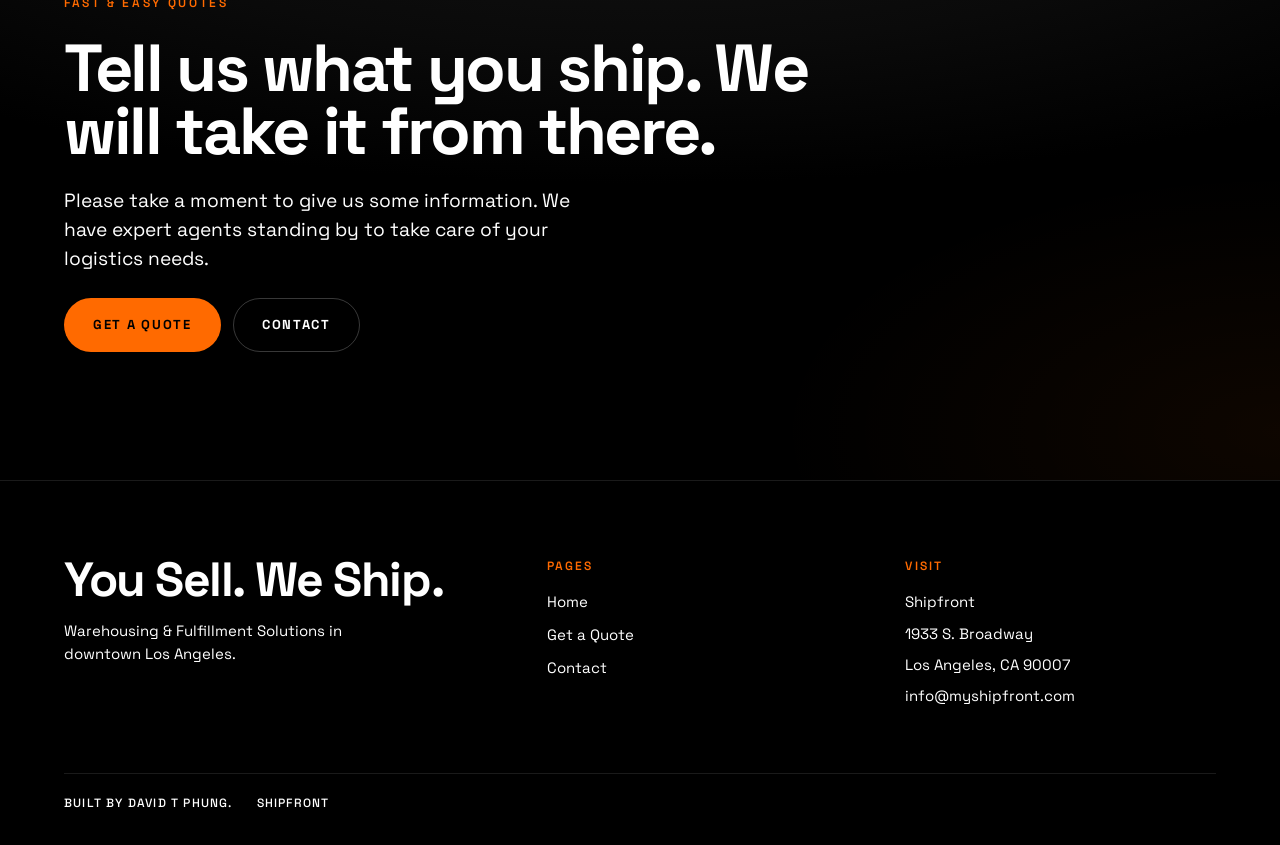
==== commit 1186faf8: "Swap favicon and nav mark to the locked 20px YAW cube Replace the graph tile favicon and the 24 view" ====
--- a/index.html
+++ b/index.html
@@ -15,7 +15,7 @@
     <link rel="preconnect" href="https://fonts.gstatic.com" crossorigin />
     <link
       rel="stylesheet"
-      href="https://fonts.googleapis.com/css2?family=Space+Grotesk:wght@400;500;600;700&display=swap"
+      href="https://fonts.googleapis.com/css2?family=Space+Grotesk:wght@400;500;600;700&family=JetBrains+Mono:wght@400;500;600&display=swap"
     />
     <link rel="stylesheet" href="assets/css/site.css" />
     <link rel="stylesheet" href="assets/css/network.css" />
@@ -65,12 +65,12 @@
     <header class="nav">
       <div class="shell nav__inner">
         <a class="wordmark" href="index.html" aria-label="Shipfront">
-          <svg class="mark" viewBox="0 0 24 24" width="24" height="24" overflow="visible" aria-hidden="true">
-            <g fill="none" stroke="#FF6A00" stroke-width="1.25" stroke-linecap="square" stroke-linejoin="miter">
-              <path d="M8 8 L15 5 L20 10 L20 16 L13 19 L8 14 Z" />
-              <path d="M8 8 L13 11 L20 10" />
-              <path d="M13 11 L13 19" />
-              <path d="M8 14 L13 11 L20 16" />
+          <svg class="mark" viewBox="0 0 20 20" width="20" height="20" overflow="visible" aria-hidden="true">
+            <g fill="none" stroke="#FF6A00" stroke-width="1.25" stroke-linecap="square" stroke-linejoin="miter" stroke-miterlimit="4">
+              <path d="M6.357 2.150 L16.310 3.690 L16.310 12.103 L13.643 17.850 L3.690 16.310 L3.690 7.897 Z" />
+              <path d="M3.690 7.897 L13.643 9.436" />
+              <path d="M13.643 9.436 L13.643 17.850" />
+              <path d="M16.310 3.690 L13.643 9.436" />
             </g>
           </svg>
           <b>SHIPFRONT</b>
--- a/assets/css/site.css
+++ b/assets/css/site.css
@@ -14,16 +14,19 @@
   --hair: rgba(255, 255, 255, 0.1);
   --hair-strong: rgba(255, 255, 255, 0.22);
 
-  /* White on black. Hierarchy is size, weight, tracking, line-height. */
-  --type: #FFFFFF;
-
-  /* Terminal signal. accent only: one fill, eyebrows, node signal */
+  --type: #ffffff;
+  --type-mute: #ffffff;
+  --type-faint: #ffffff;
+
+  /* Terminal signal. accent only: hairlines, one fill, node signal */
   --signal: #ff6a00;
   --signal-soft: rgba(255, 106, 0, 0.34);
   --signal-faint: rgba(255, 106, 0, 0.08);
 
   --display: "Space Grotesk", -apple-system, BlinkMacSystemFont, "Segoe UI",
     "Helvetica Neue", Arial, sans-serif;
+  --mono: "JetBrains Mono", ui-monospace, "SFMono-Regular", "SF Mono",
+    "Roboto Mono", Menlo, Consolas, monospace;
 
   --gutter: clamp(1.25rem, 5vw, 5rem);
   --measure: 68ch;
@@ -129,9 +132,8 @@
 }
 
 .mono {
-  font-family: var(--display);
+  font-family: var(--mono);
   font-size: 0.75rem;
-  font-weight: 600;
   letter-spacing: 0.14em;
   text-transform: uppercase;
 }
@@ -284,9 +286,9 @@
 
 .wordmark .mark {
   display: block;
-  width: 1.5rem;
-  height: 1.5rem;
-  flex: 0 0 1.5rem;
+  width: 20px;
+  height: 20px;
+  flex: 0 0 20px;
   margin: 0;
   overflow: visible;
 }
@@ -581,10 +583,9 @@
   margin: 0 0 0.45rem;
   padding: 0.2rem 0.55rem;
   border: 1px solid #ffffff;
-  font-family: var(--display);
-  font-size: 0.75rem;
-  font-weight: 600;
-  letter-spacing: 0.16em;
+  font-family: var(--mono);
+  font-size: 0.6875rem;
+  letter-spacing: 0.2em;
   color: #ffffff;
 }
 
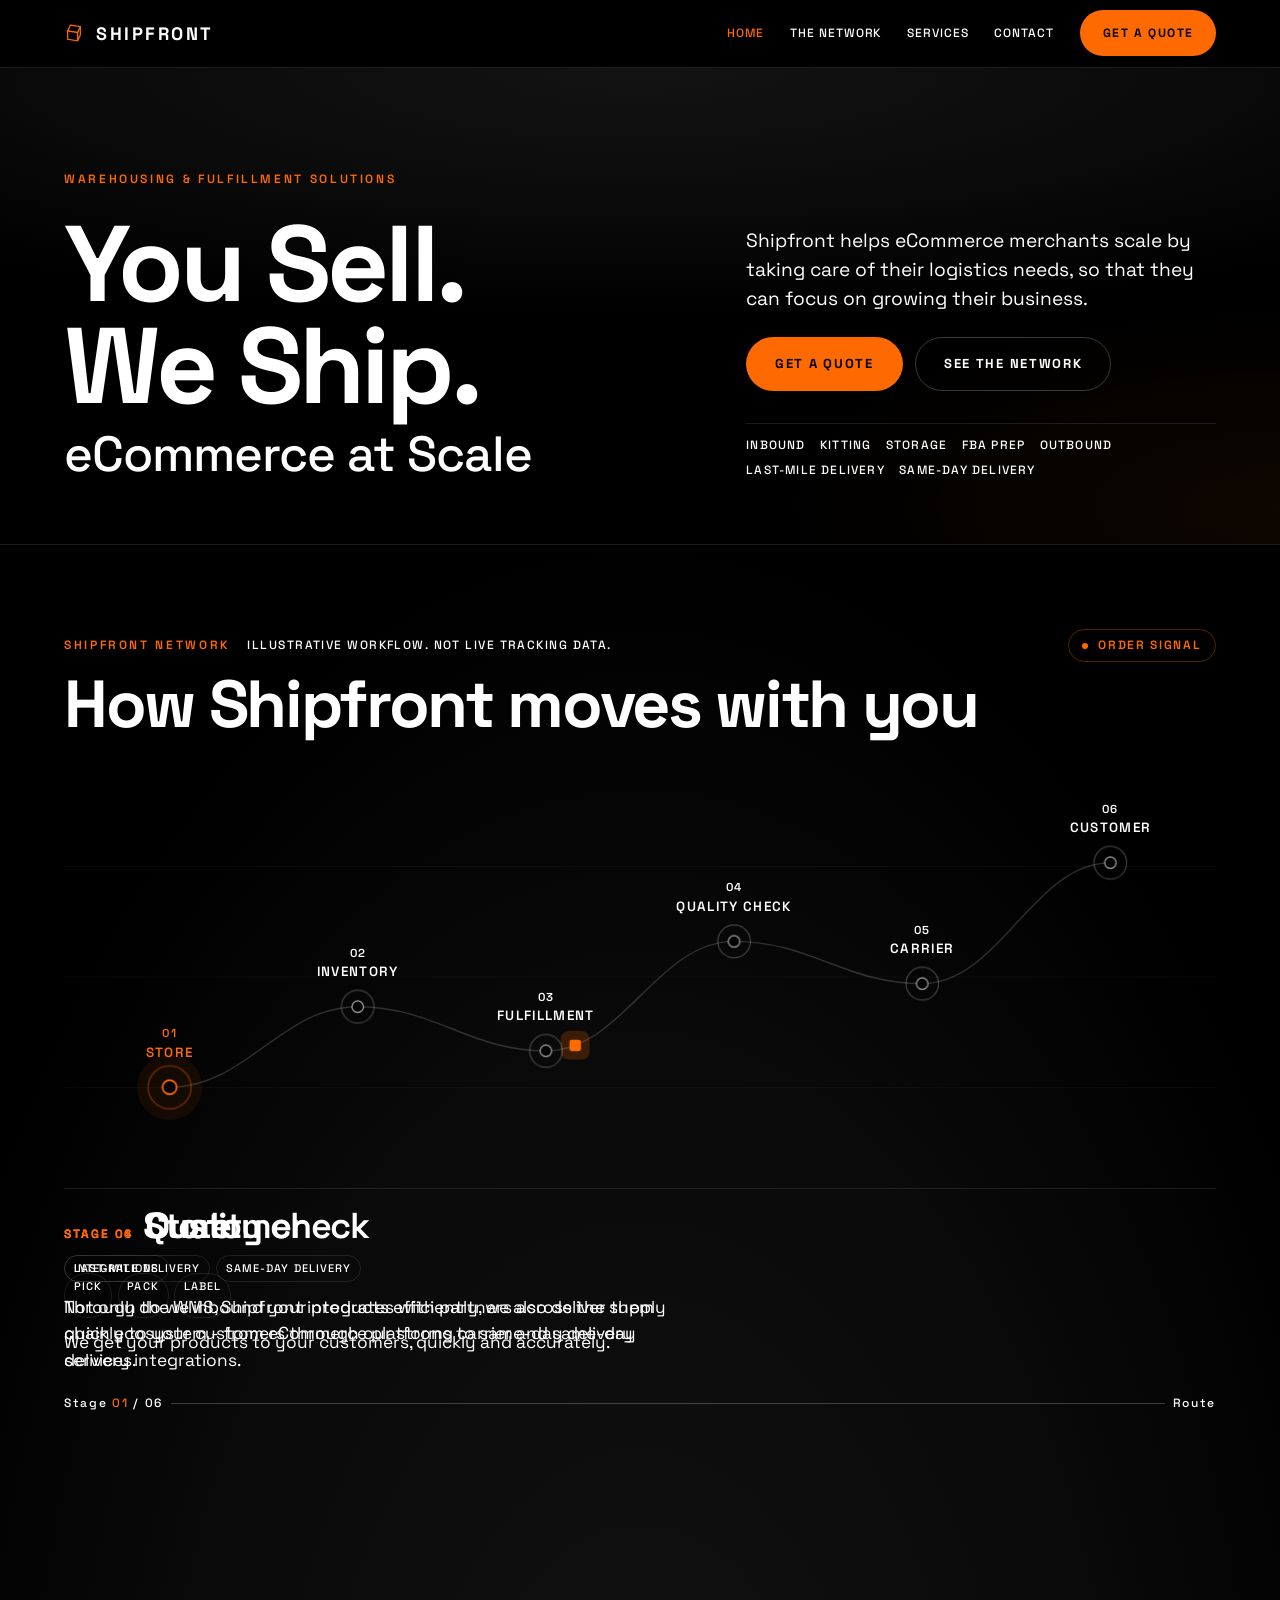
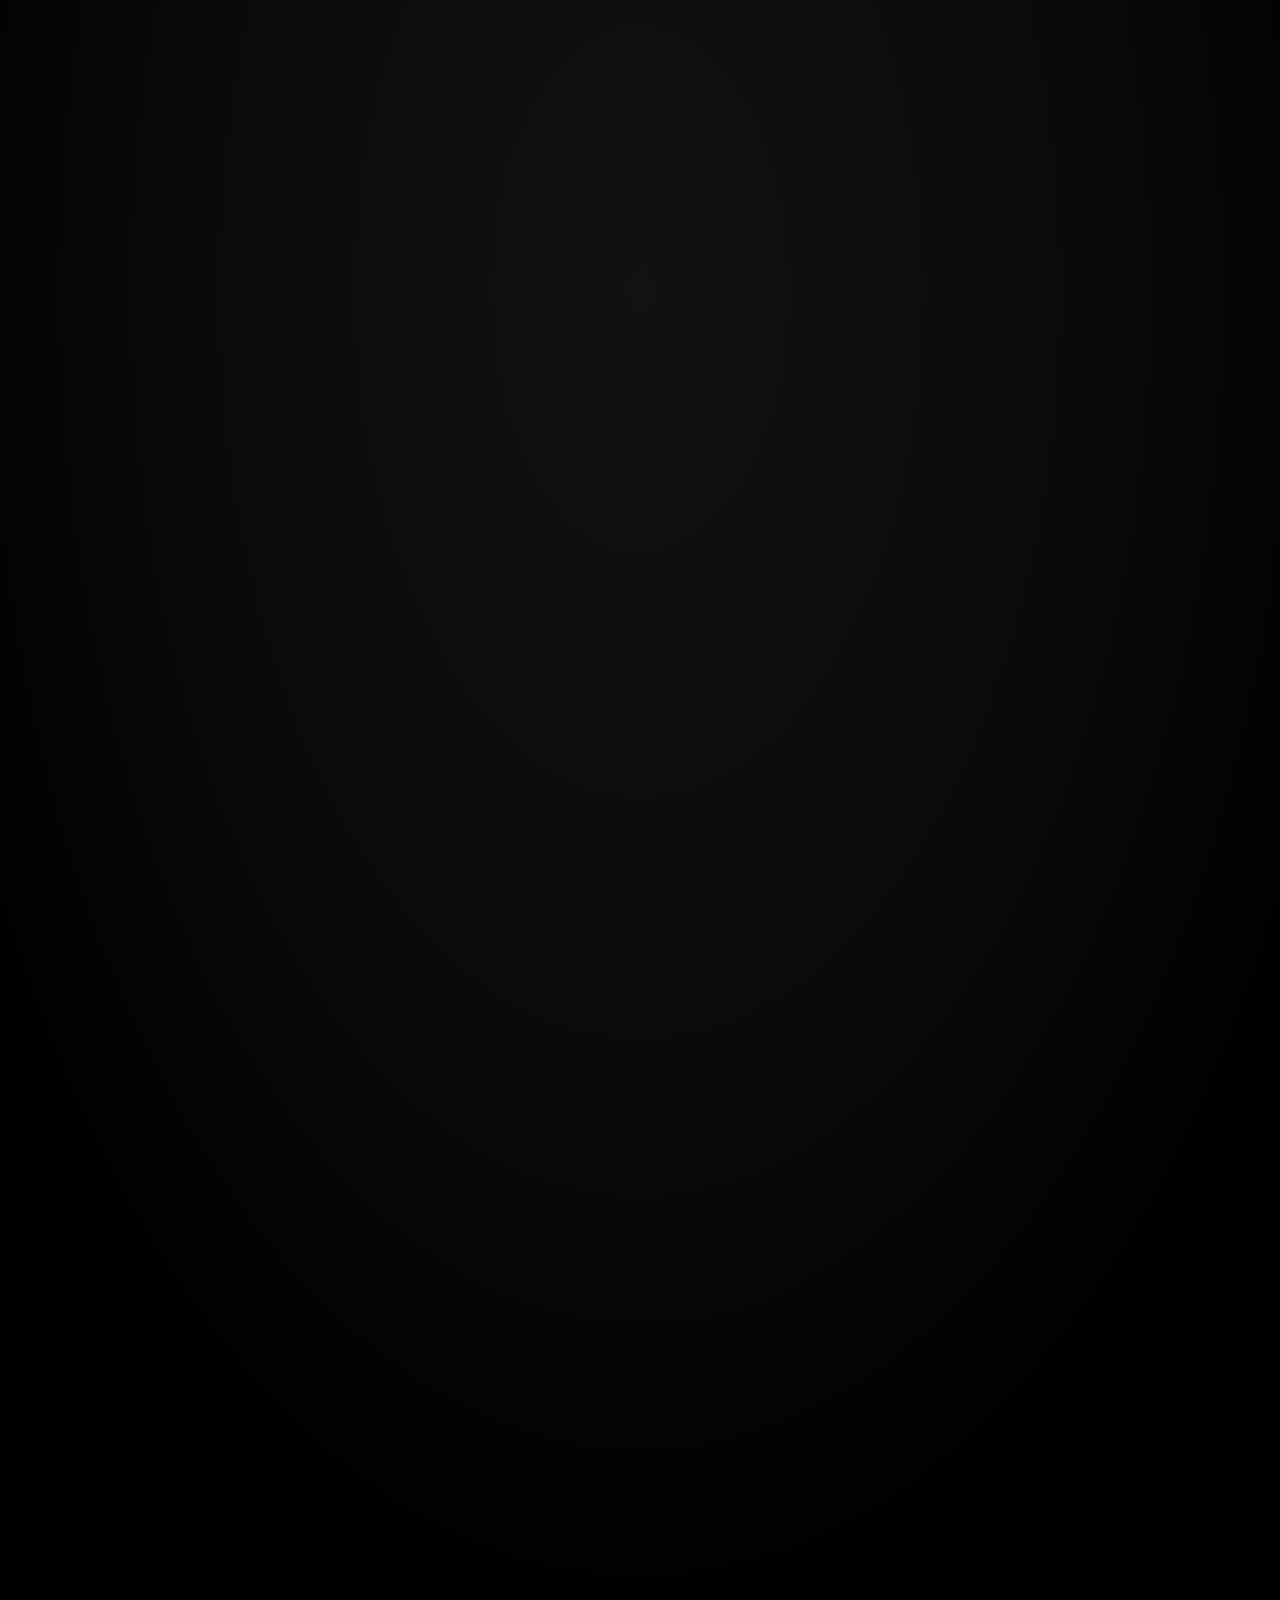
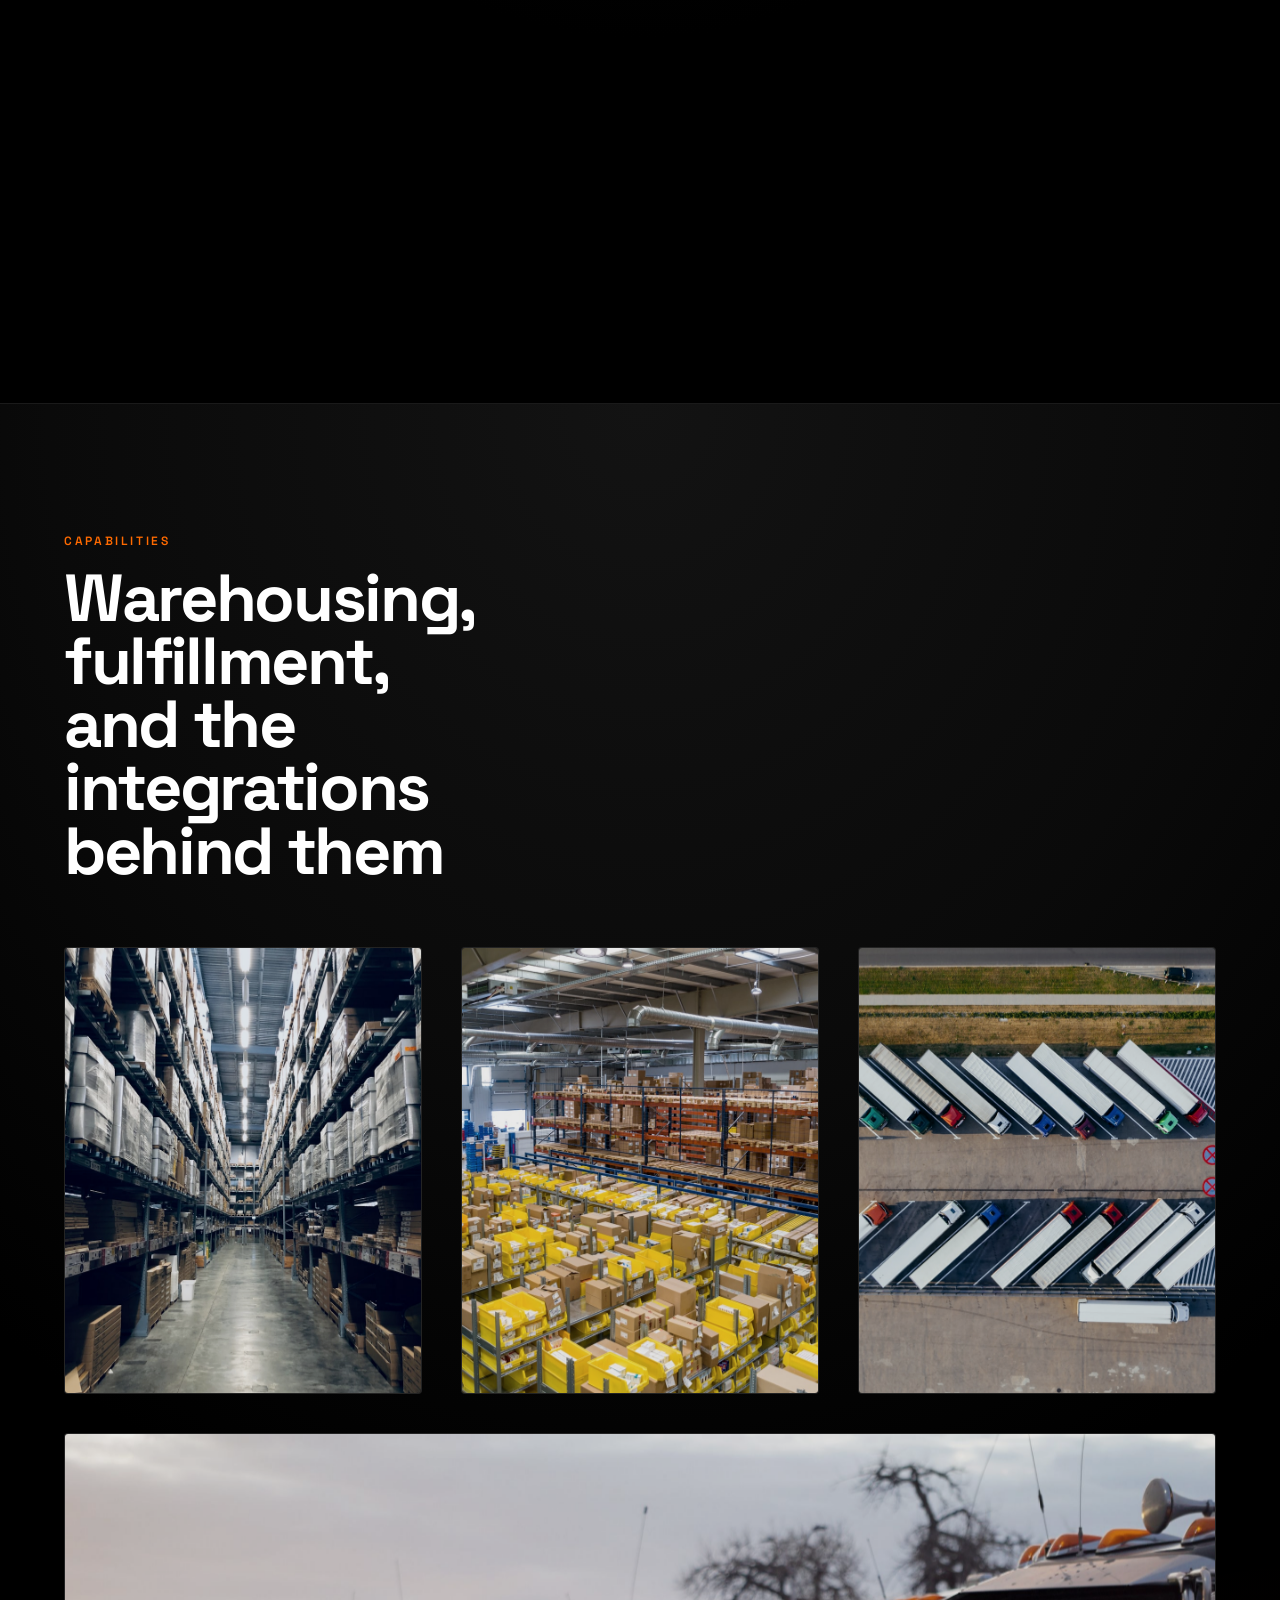
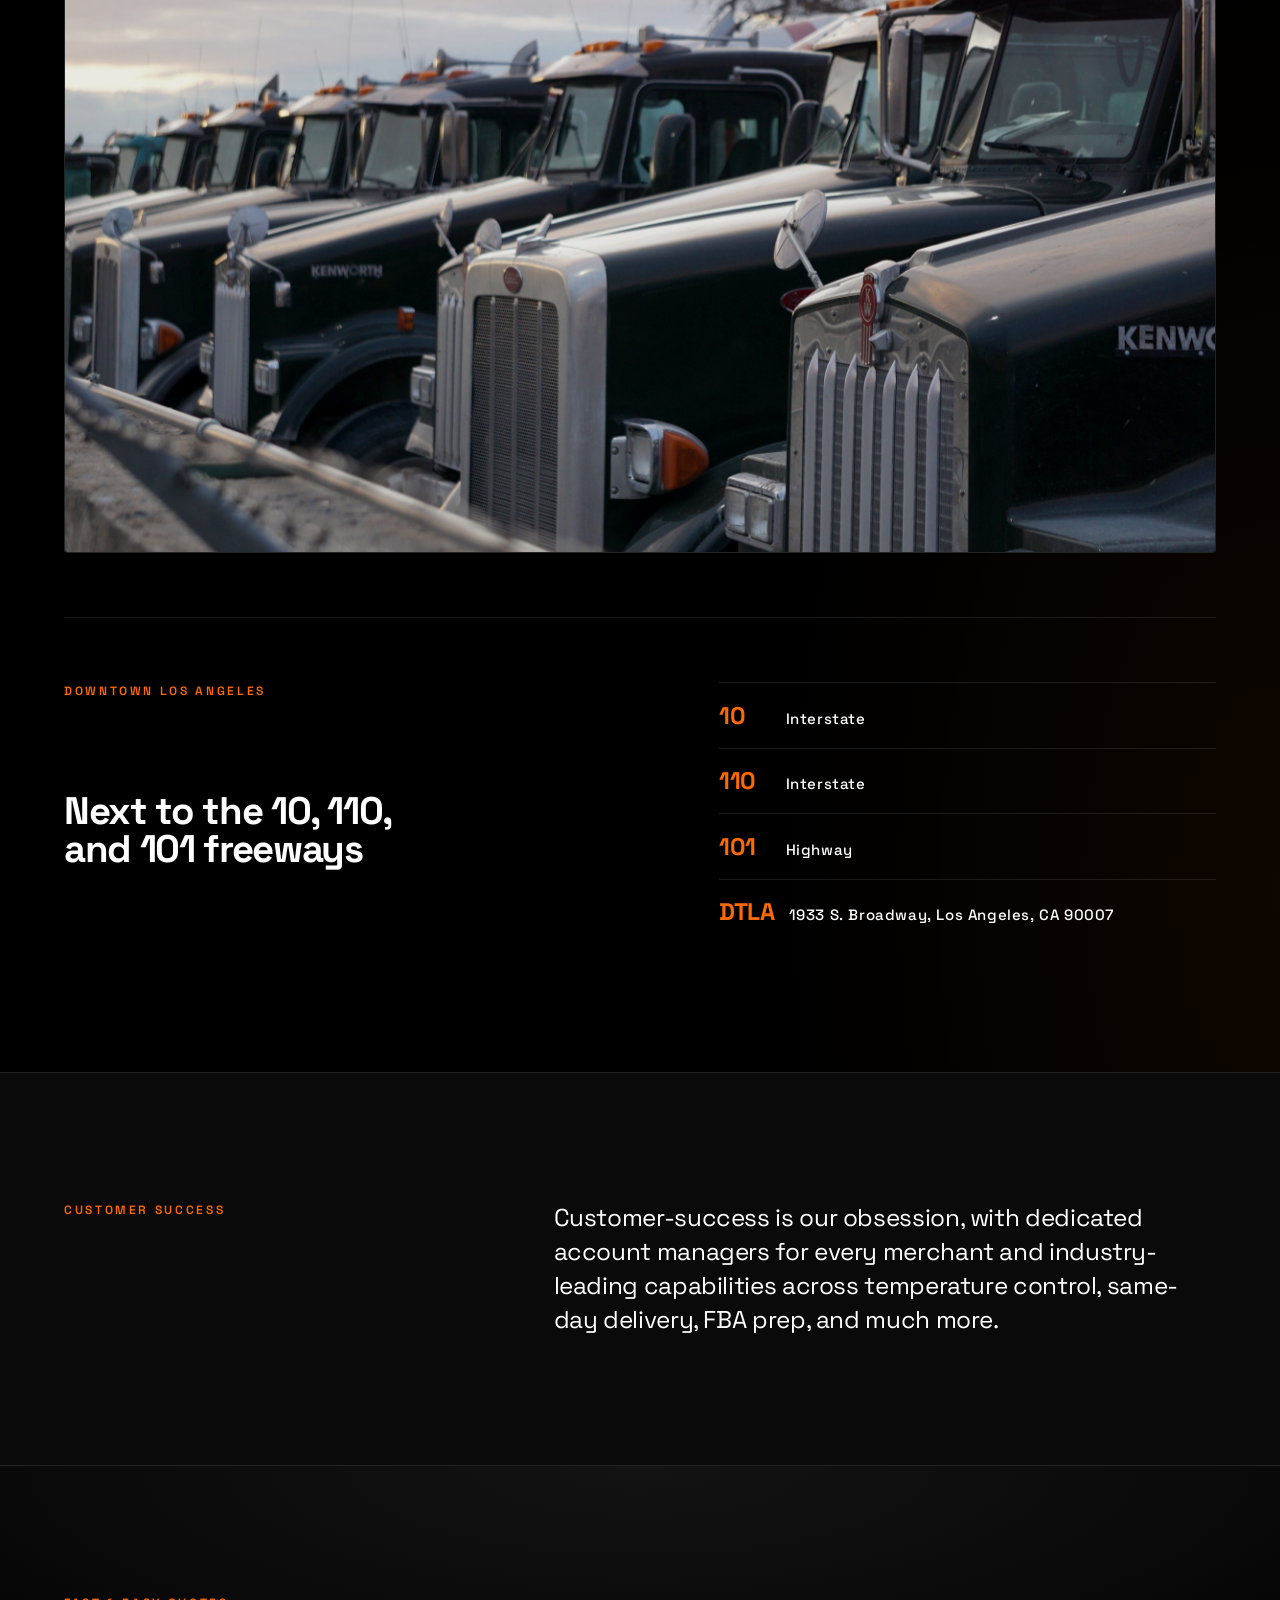
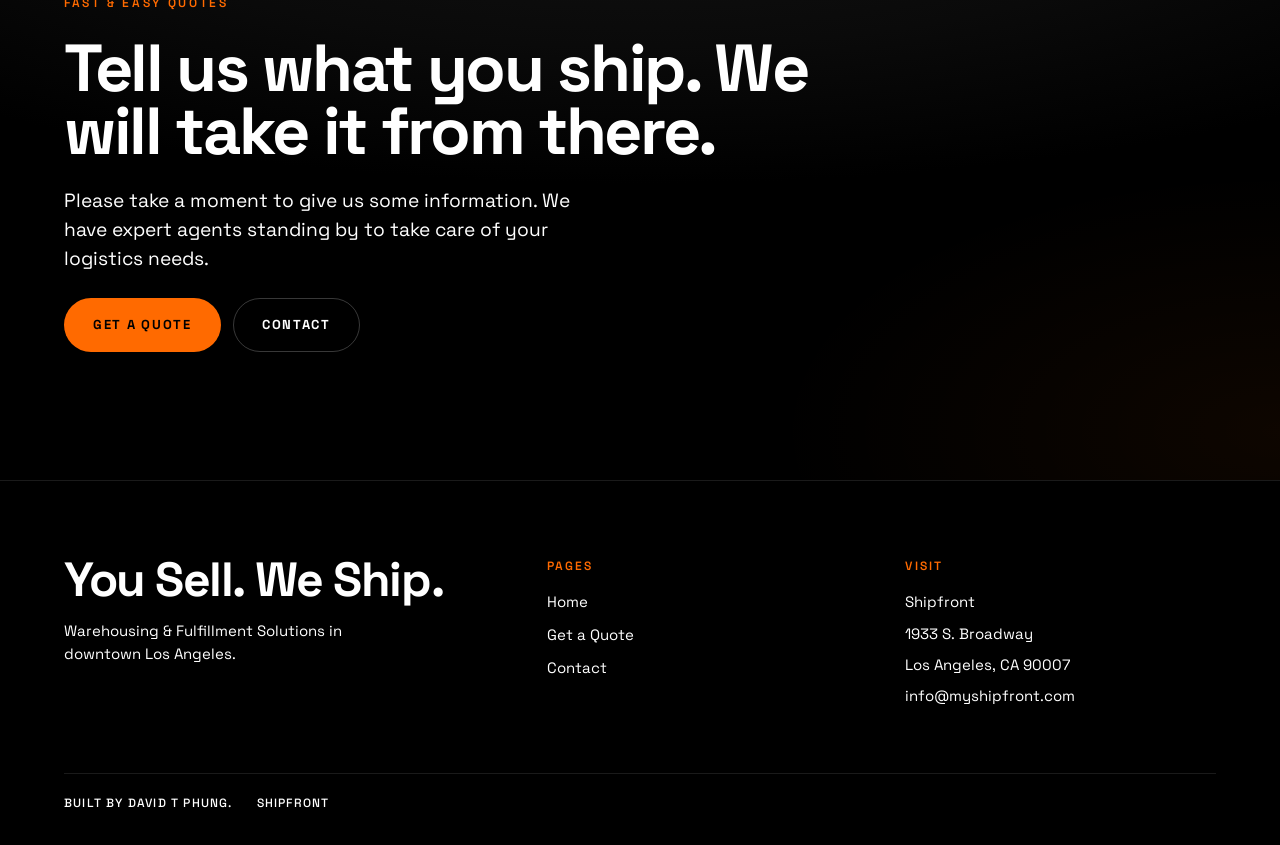
==== commit 378cf8f3: "Rebuild the YAW mark with three-face 1F paths Shared cube edges no longer double-stroke. Favicon and" ====
--- a/index.html
+++ b/index.html
@@ -67,10 +67,9 @@
         <a class="wordmark" href="index.html" aria-label="Shipfront">
           <svg class="mark" viewBox="0 0 20 20" width="20" height="20" overflow="visible" aria-hidden="true">
             <g fill="none" stroke="#FF6A00" stroke-width="1.25" stroke-linecap="square" stroke-linejoin="miter" stroke-miterlimit="4">
-              <path d="M6.357 2.150 L16.310 3.690 L16.310 12.103 L13.643 17.850 L3.690 16.310 L3.690 7.897 Z" />
-              <path d="M3.690 7.897 L13.643 9.436" />
-              <path d="M13.643 9.436 L13.643 17.850" />
-              <path d="M16.310 3.690 L13.643 9.436" />
+              <path d="M6.357 2.150 L16.310 3.690 L13.643 9.436 L3.690 7.897 Z" />
+              <path d="M16.310 3.690 L16.310 12.103 L13.643 17.850 L13.643 9.436" />
+              <path d="M3.690 7.897 L3.690 16.310 L13.643 17.850" />
             </g>
           </svg>
           <b>SHIPFRONT</b>
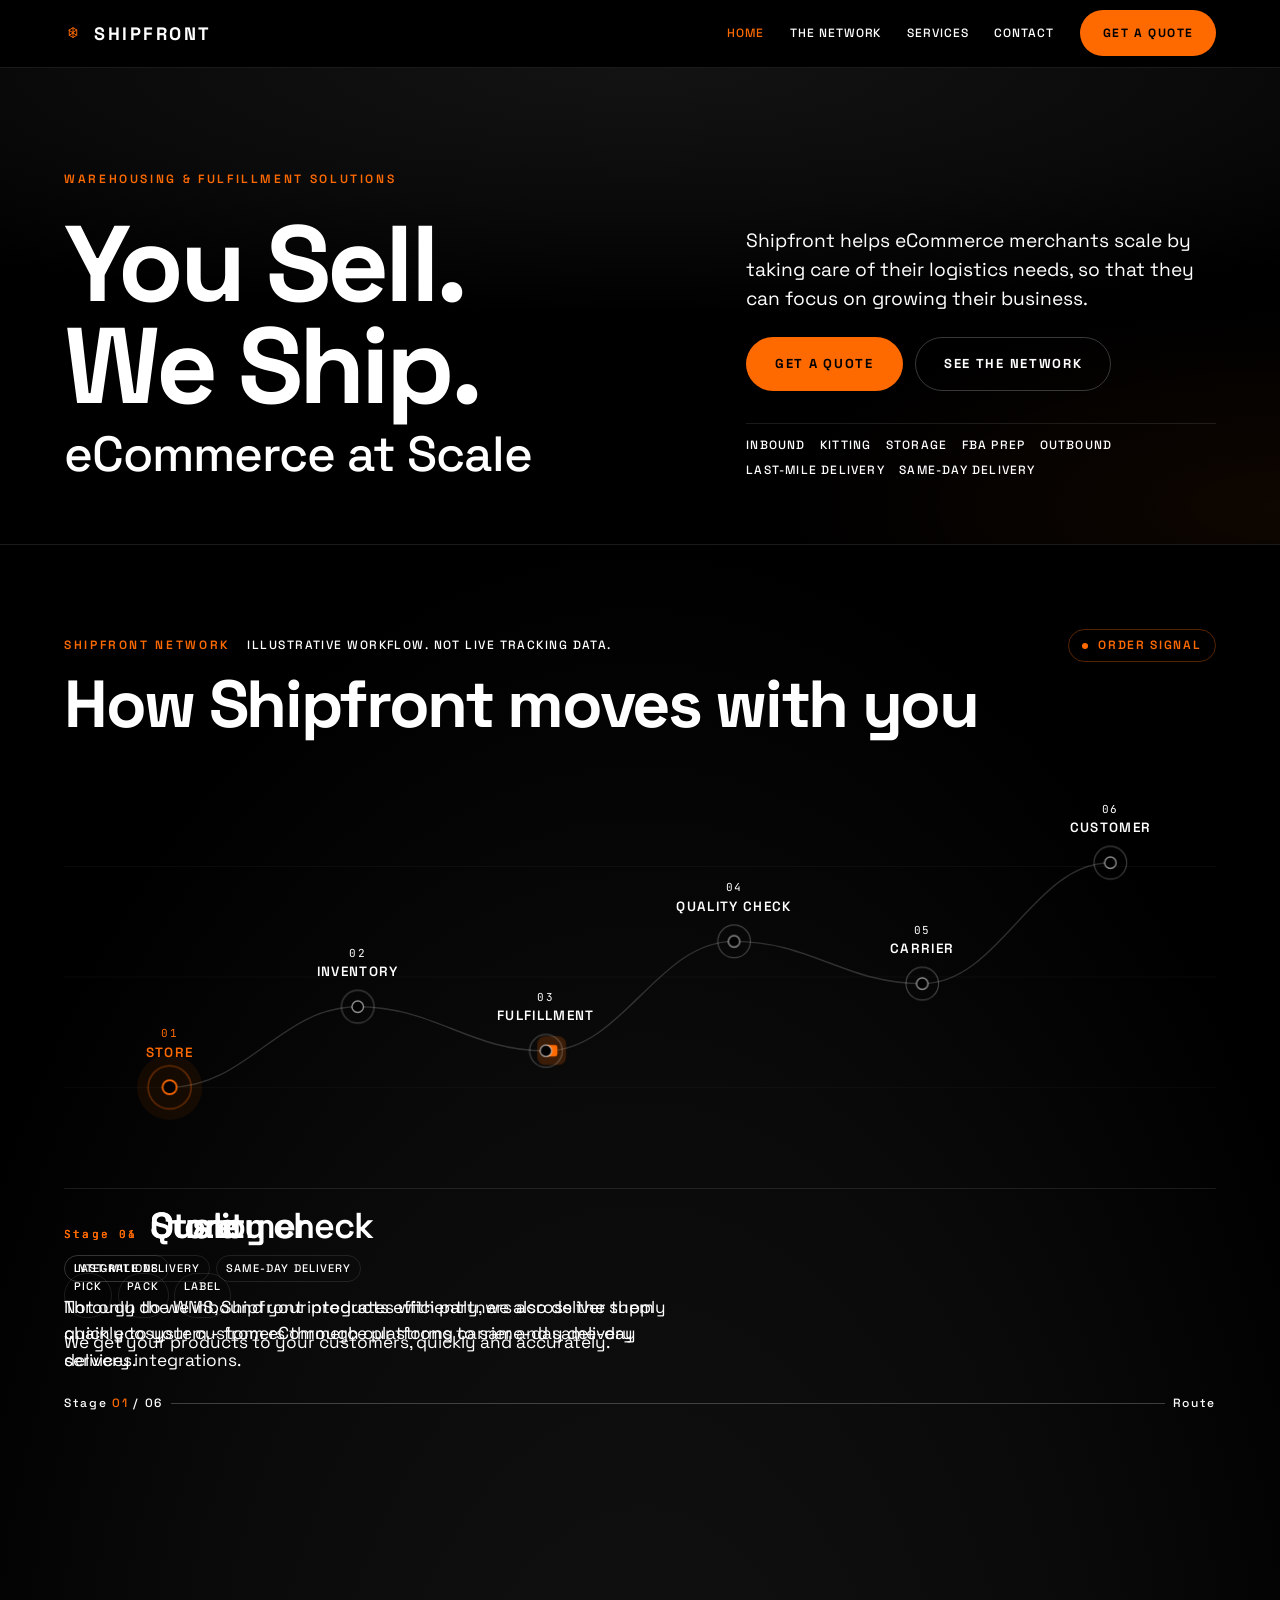
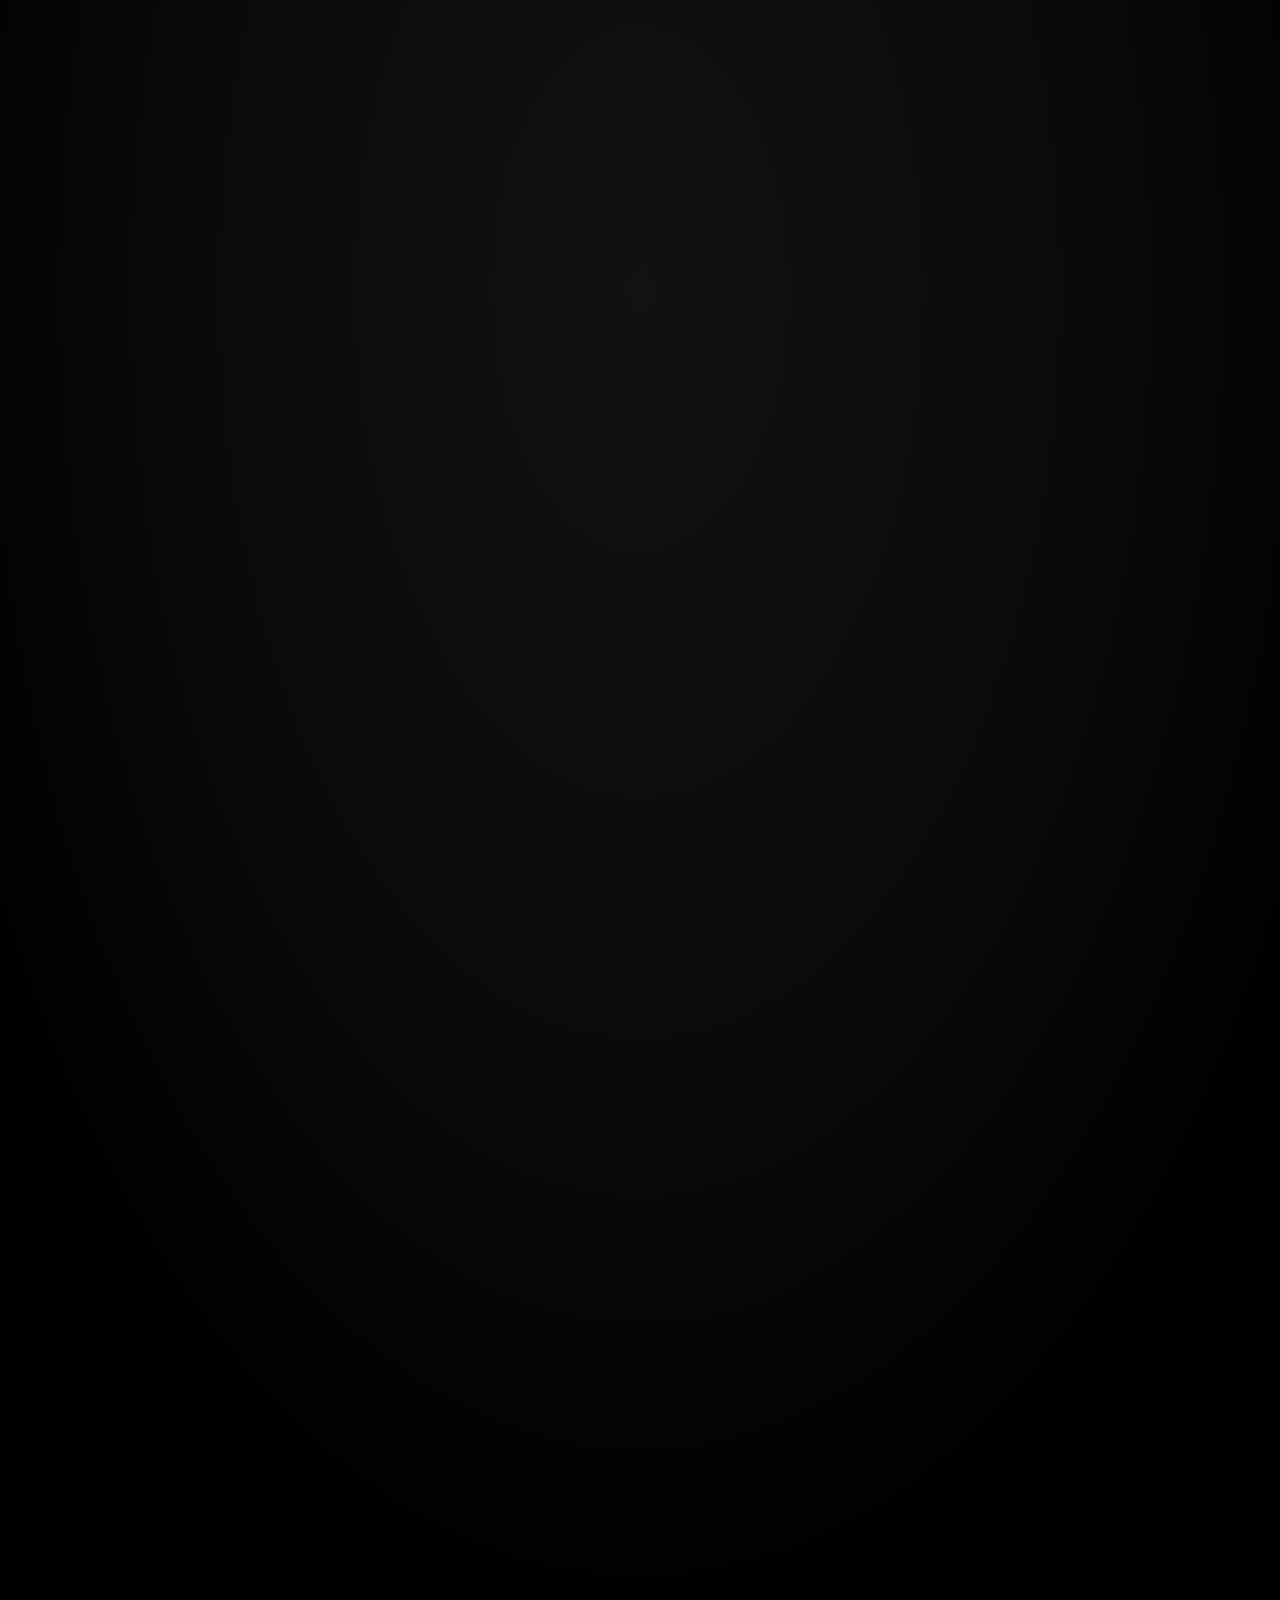
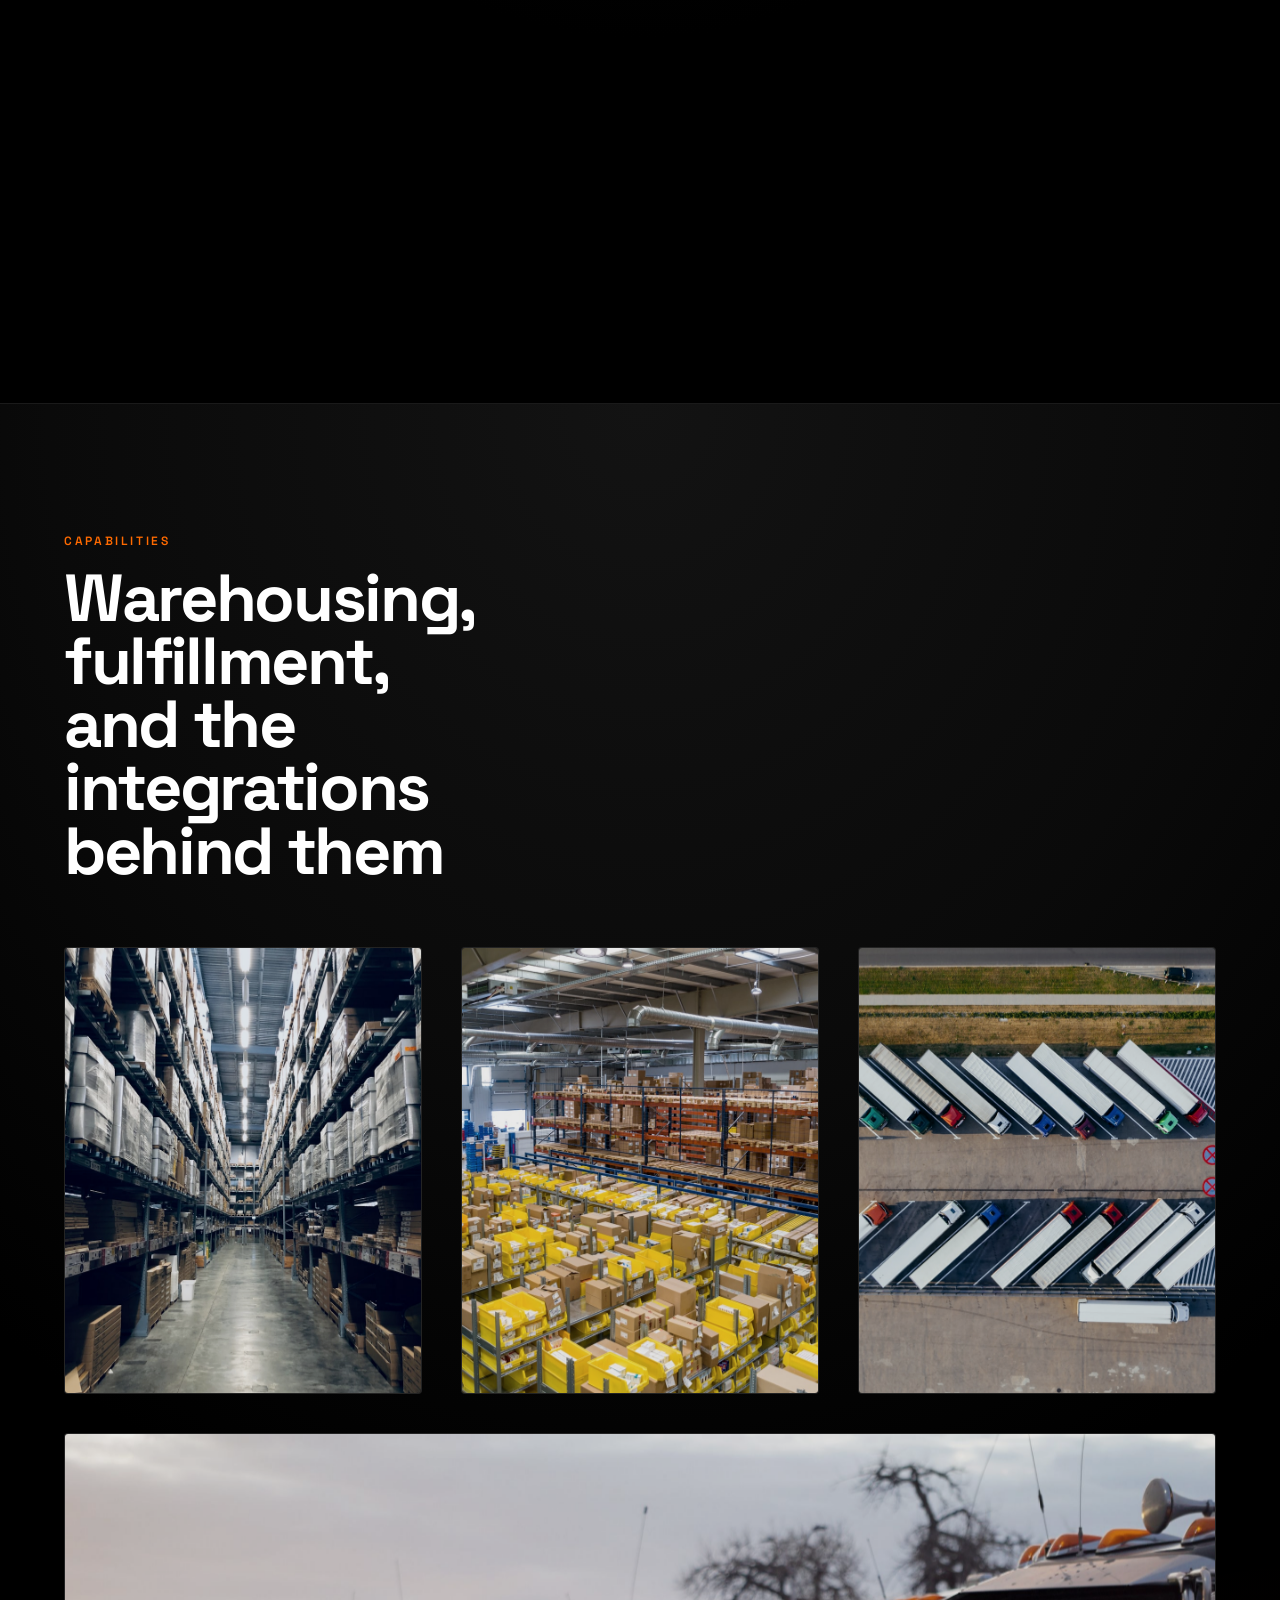
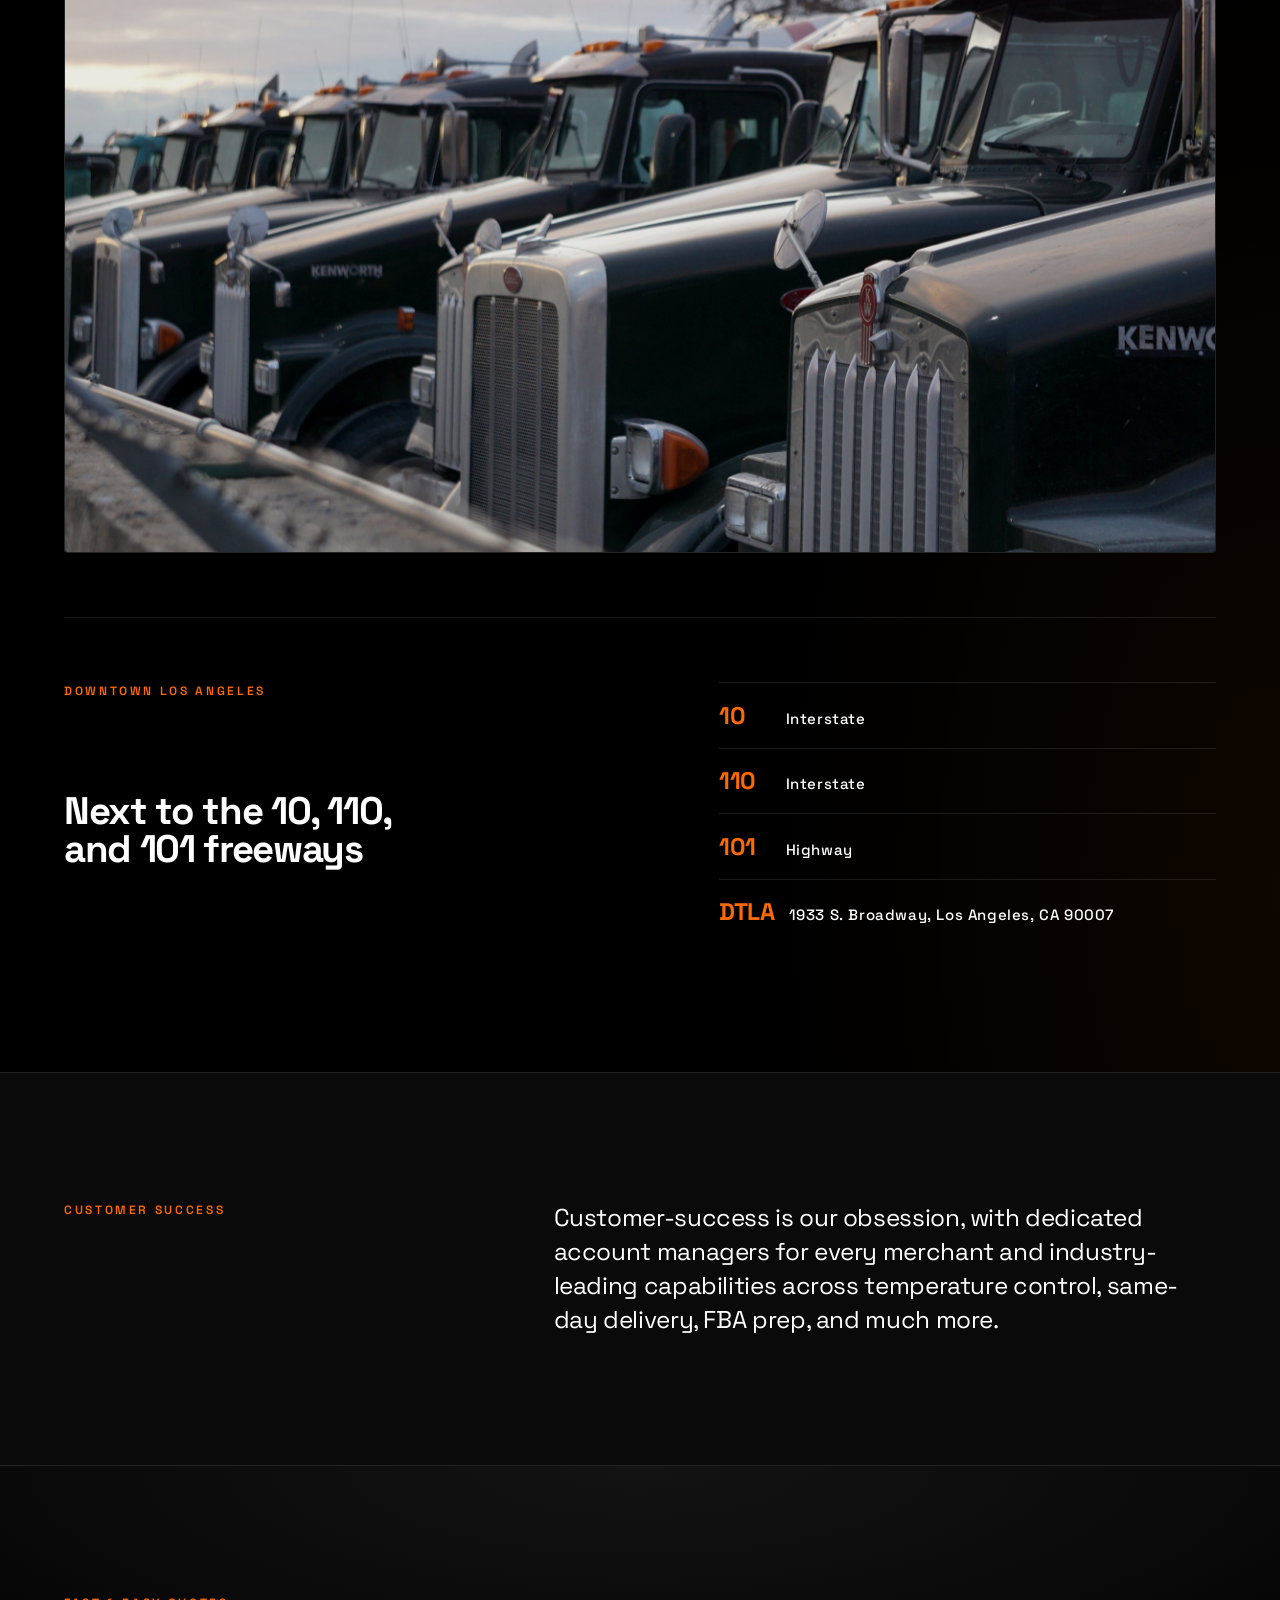
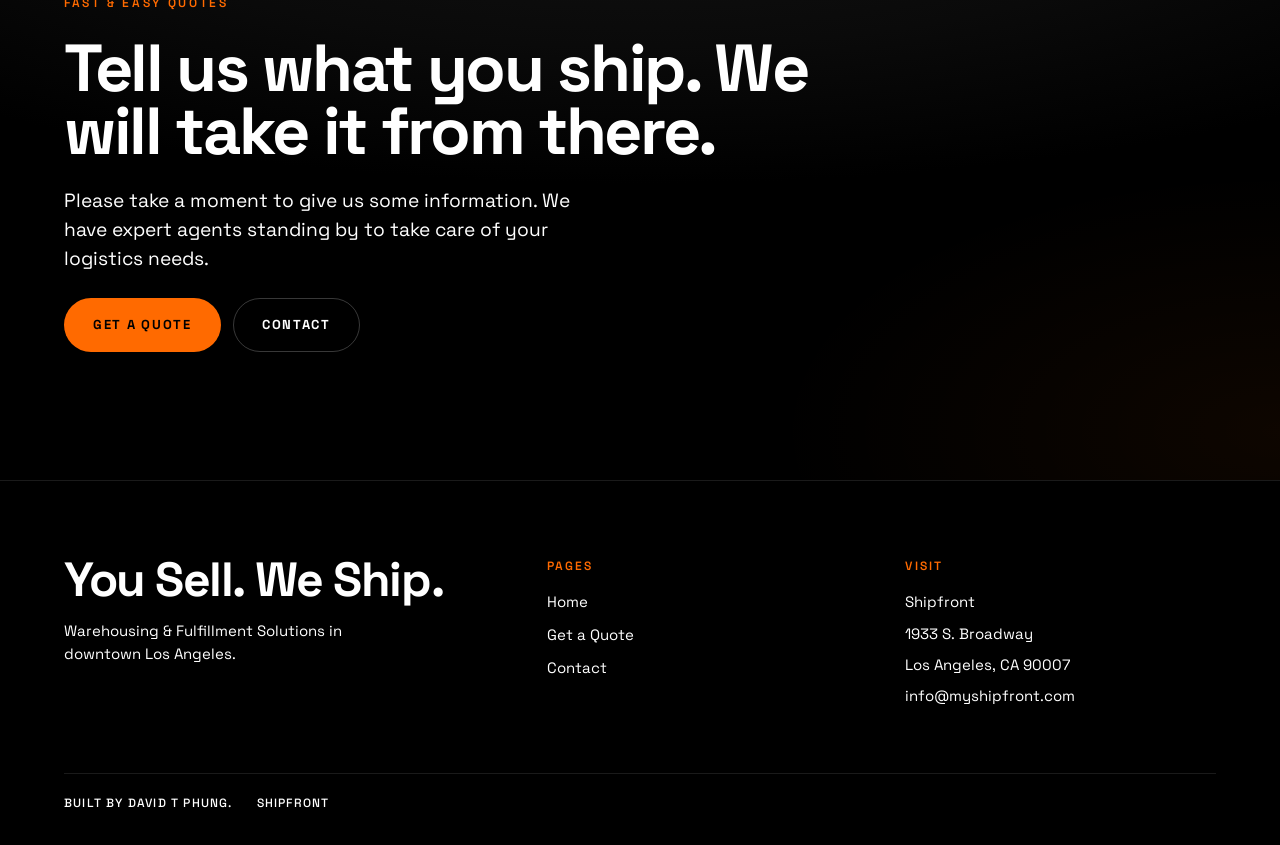
==== commit dcc4a983: "Sit the NETWORK cube on SHEET even-path geometry Replace the tilted M6.357 yaw mark with THE SHEET 1" ====
--- a/index.html
+++ b/index.html
@@ -65,11 +65,13 @@
     <header class="nav">
       <div class="shell nav__inner">
         <a class="wordmark" href="index.html" aria-label="Shipfront">
-          <svg class="mark" viewBox="0 0 20 20" width="20" height="20" overflow="visible" aria-hidden="true">
-            <g fill="none" stroke="#FF6A00" stroke-width="1.25" stroke-linecap="square" stroke-linejoin="miter" stroke-miterlimit="4">
-              <path d="M6.357 2.150 L16.310 3.690 L13.643 9.436 L3.690 7.897 Z" />
-              <path d="M16.310 3.690 L16.310 12.103 L13.643 17.850 L13.643 9.436" />
-              <path d="M3.690 7.897 L3.690 16.310 L13.643 17.850" />
+          <svg class="mark" viewBox="0 0 24 26" width="18" height="20" aria-hidden="true">
+            <g fill="none" stroke="#FF6A00" stroke-width="1.25" stroke-linecap="square" stroke-linejoin="miter">
+              <path d="M7 9 L12 6 L17 9 L12 12 Z" />
+              <path d="M7 9 L7 16 L12 19 L17 16 L17 9" />
+              <path d="M12 12 L12 19" />
+              <path d="M12 6 L12 13 L7 16" />
+              <path d="M12 13 L17 16" />
             </g>
           </svg>
           <b>SHIPFRONT</b>
--- a/assets/css/site.css
+++ b/assets/css/site.css
@@ -286,11 +286,10 @@
 
 .wordmark .mark {
   display: block;
-  width: 20px;
+  width: 18px;
   height: 20px;
-  flex: 0 0 20px;
-  margin: 0;
-  overflow: visible;
+  flex: 0 0 18px;
+  margin: 0;
 }
 
 .wordmark b {
--- a/assets/css/network.css
+++ b/assets/css/network.css
@@ -207,10 +207,9 @@
 }
 
 .gnode__index {
-  font-family: var(--display);
-  font-size: 12px;
-  font-weight: 600;
-  letter-spacing: 1.2px;
+  font-family: var(--mono);
+  font-size: 11.5px;
+  letter-spacing: 1.5px;
   fill: var(--type);
   transition: fill 0.3s linear;
 }
@@ -317,11 +316,9 @@
 }
 
 .panel__step {
-  font-family: var(--display);
-  font-size: 0.75rem;
-  font-weight: 600;
-  letter-spacing: 0.16em;
-  text-transform: uppercase;
+  font-family: var(--mono);
+  font-size: 0.6875rem;
+  letter-spacing: 0.2em;
   color: var(--signal);
 }
 
@@ -528,11 +525,9 @@
   }
 
   .step__step {
-    font-family: var(--display);
-    font-size: 0.75rem;
-    font-weight: 600;
-    letter-spacing: 0.16em;
-    text-transform: uppercase;
+    font-family: var(--mono);
+    font-size: 0.6875rem;
+    letter-spacing: 0.2em;
     color: var(--signal);
   }
 
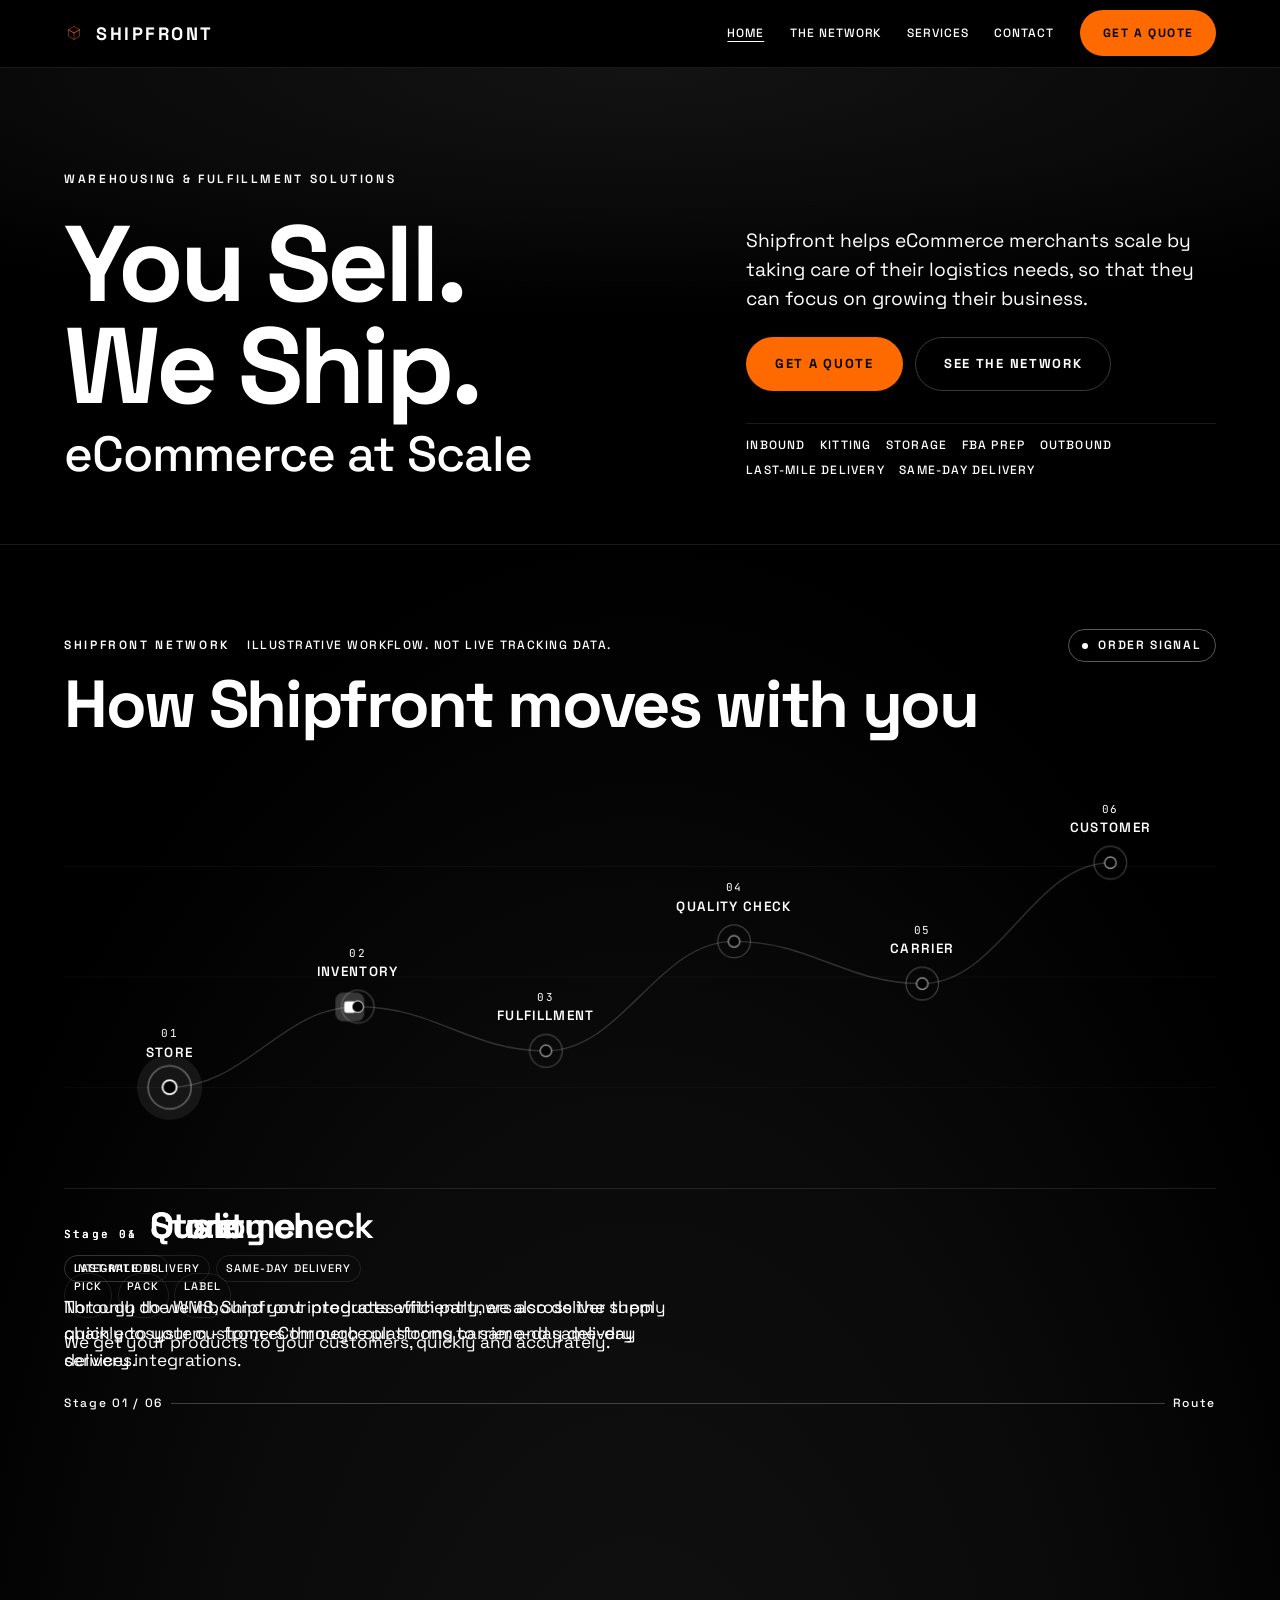
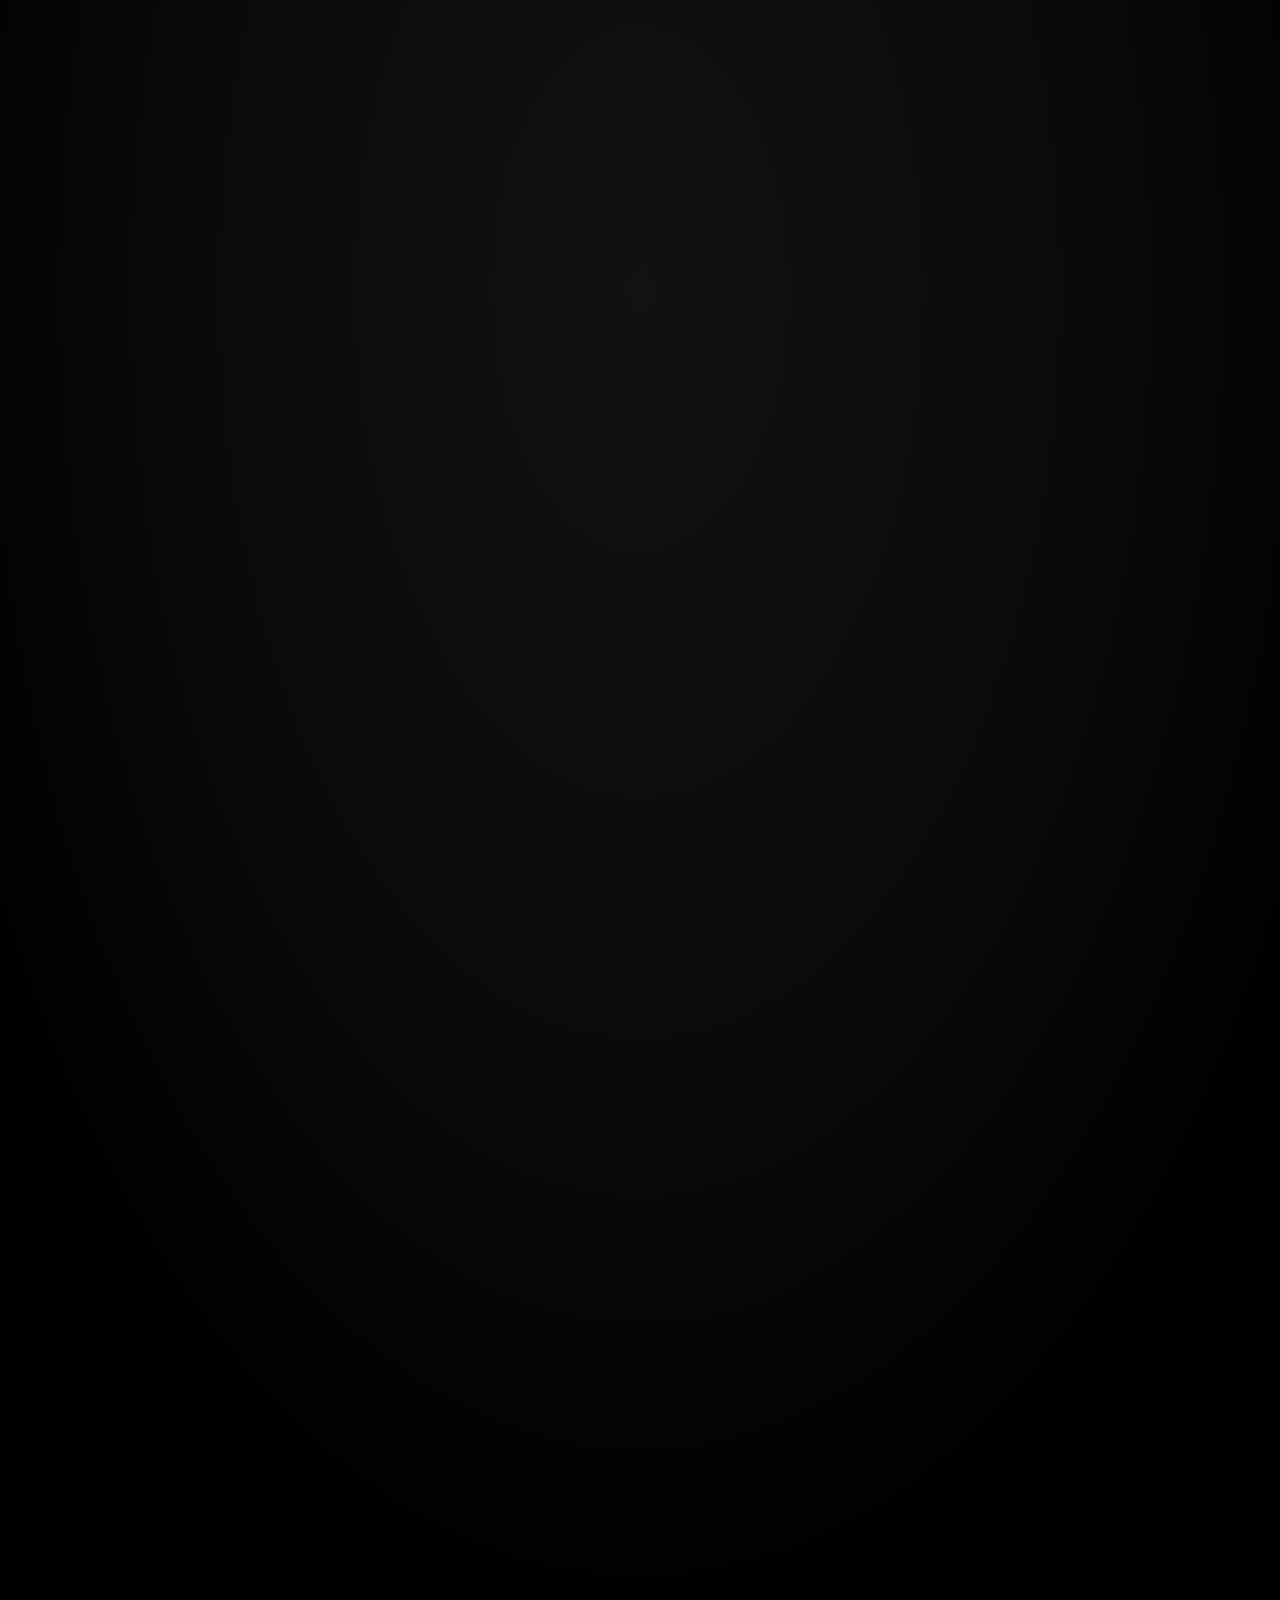
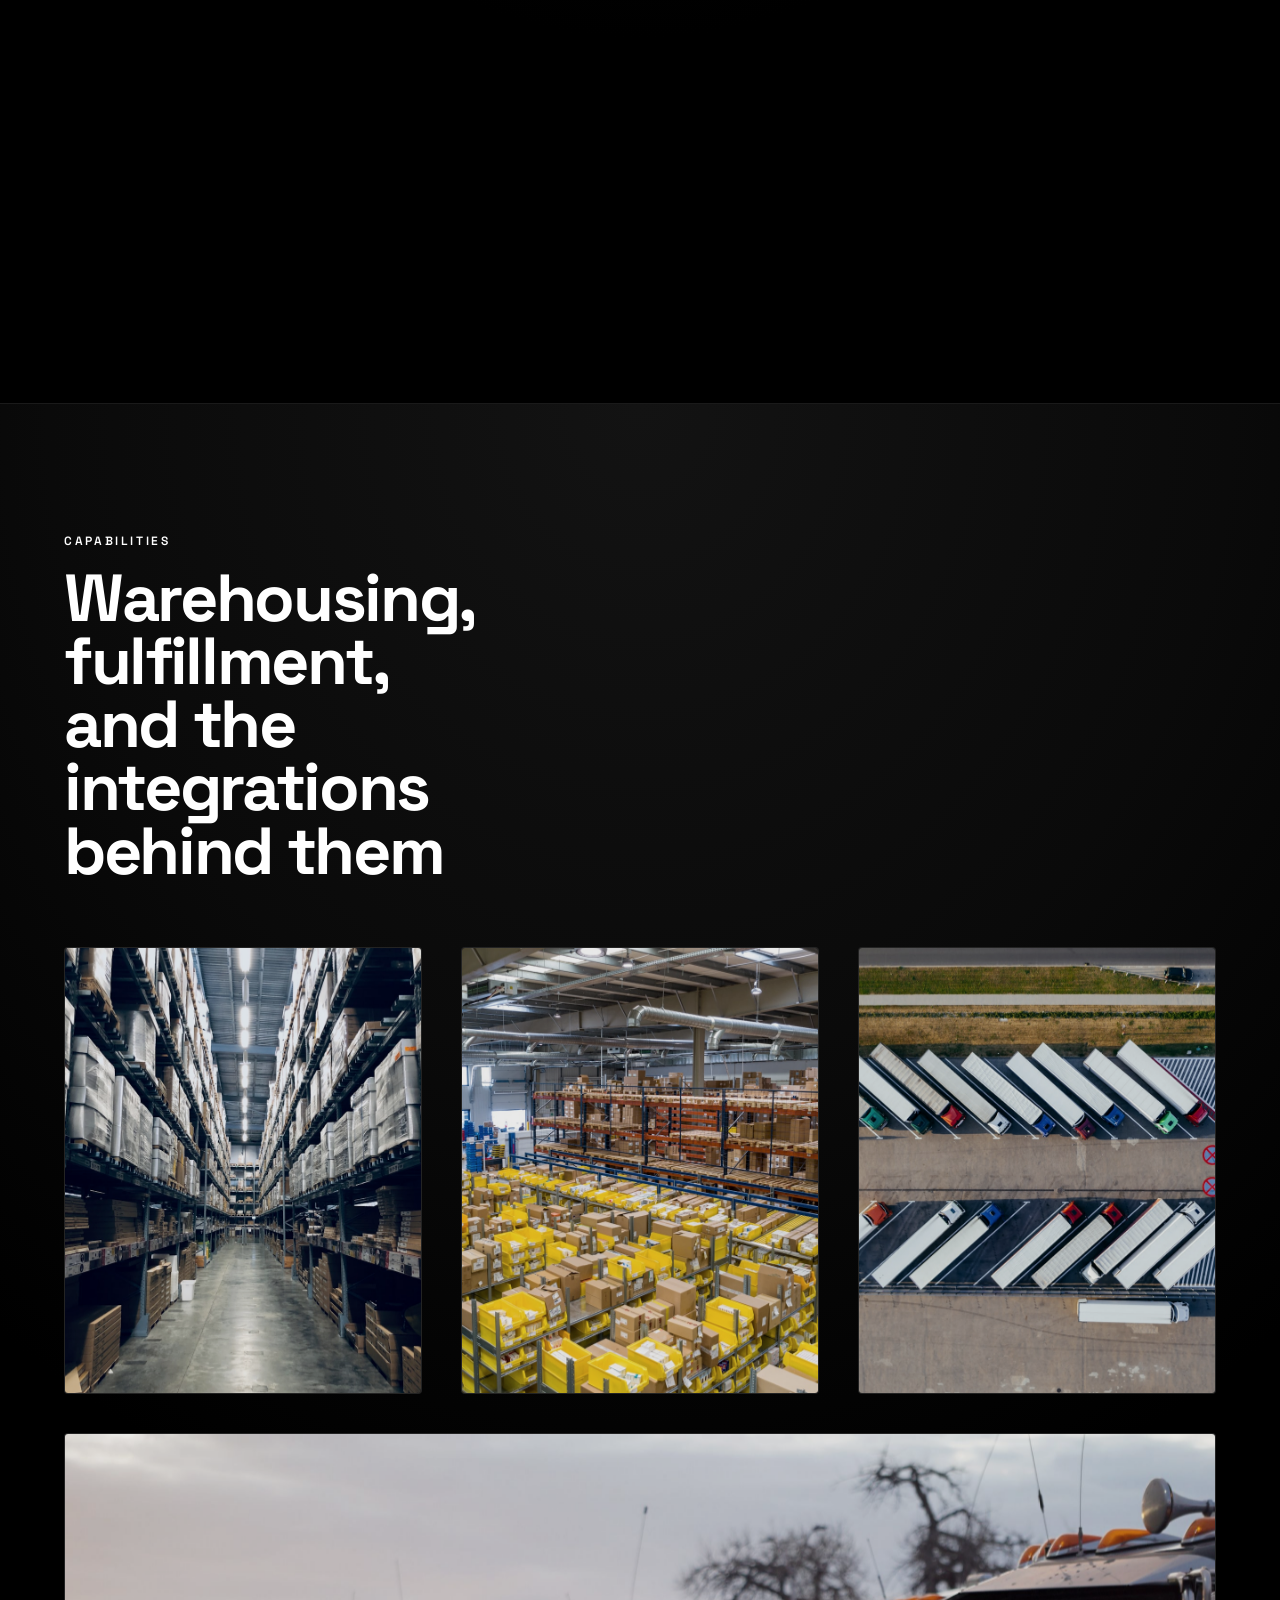
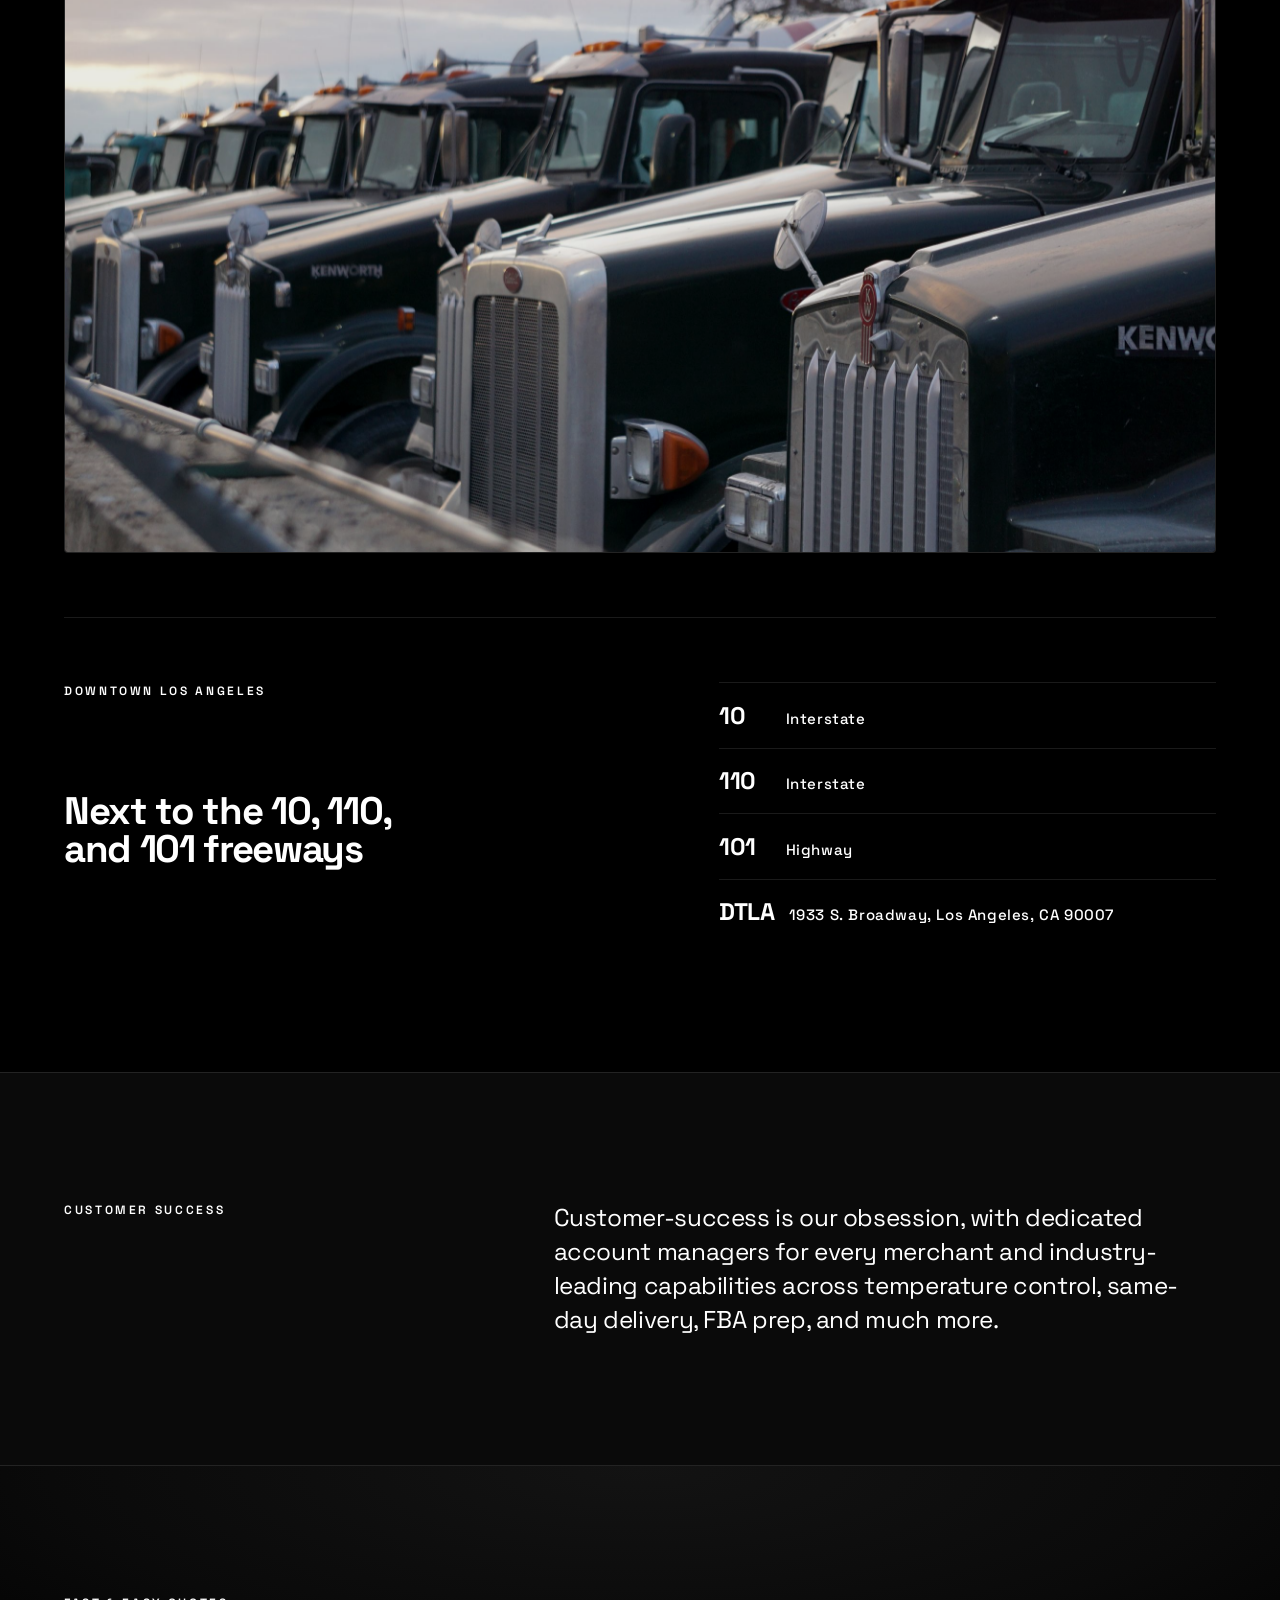
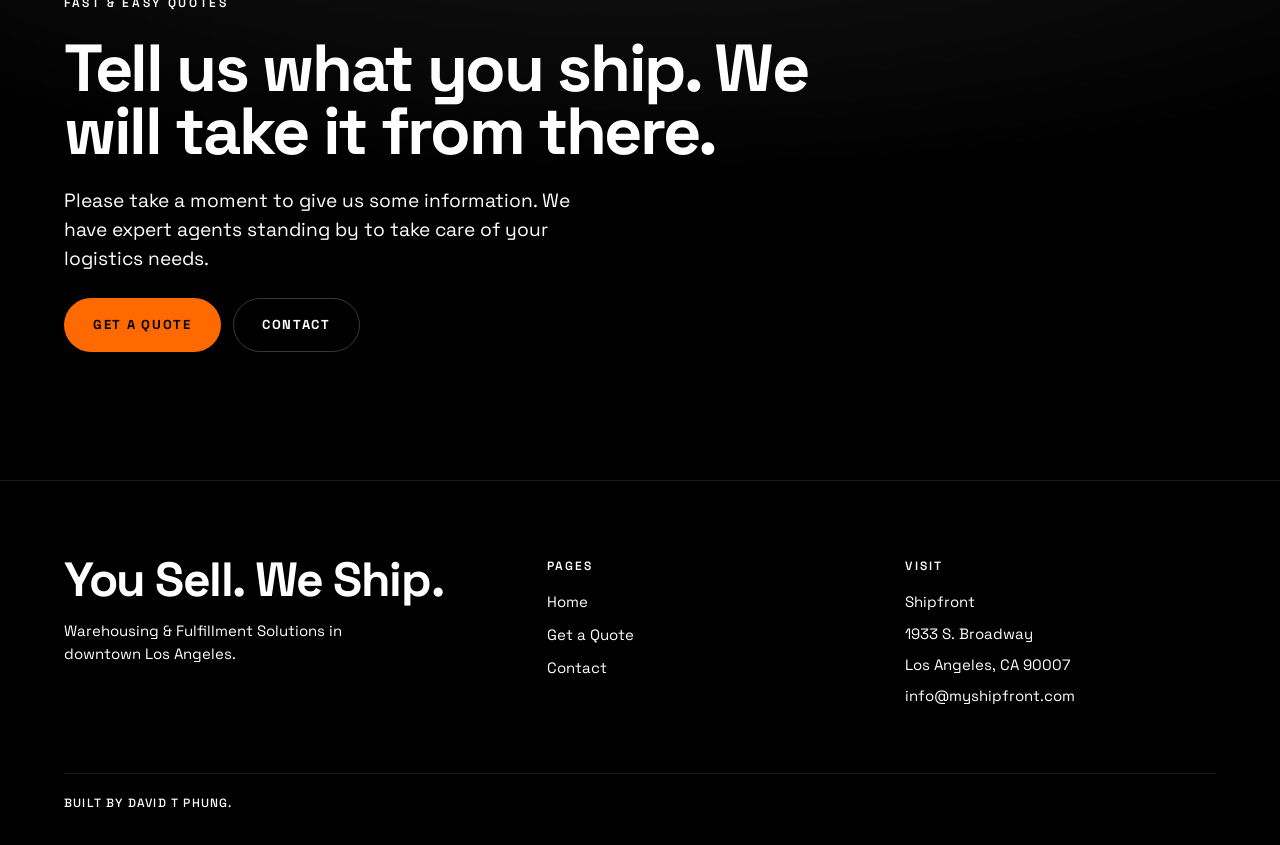
==== commit 73c454a9: "Lock Friday Terminal: Kunal cube, quote-only accent, three-field form Apply the locked Terminal dire" ====
--- a/index.html
+++ b/index.html
@@ -65,13 +65,16 @@
     <header class="nav">
       <div class="shell nav__inner">
         <a class="wordmark" href="index.html" aria-label="Shipfront">
-          <svg class="mark" viewBox="0 0 24 26" width="18" height="20" aria-hidden="true">
-            <g fill="none" stroke="#FF6A00" stroke-width="1.25" stroke-linecap="square" stroke-linejoin="miter">
-              <path d="M7 9 L12 6 L17 9 L12 12 Z" />
-              <path d="M7 9 L7 16 L12 19 L17 16 L17 9" />
-              <path d="M12 12 L12 19" />
-              <path d="M12 6 L12 13 L7 16" />
-              <path d="M12 13 L17 16" />
+          <svg class="mark" viewBox="0 0 80 80" width="20" height="20" aria-hidden="true">
+            <polygon points="40,14 62,27 40,40 18,27" fill="#000000" />
+            <polygon points="18,27 40,40 40,66 18,53" fill="#000000" />
+            <polygon points="62,27 40,40 40,66 62,53" fill="#000000" />
+            <g fill="none" stroke="#FF6A00" stroke-width="1.75" stroke-linejoin="miter" stroke-linecap="square">
+              <polyline points="40,14 62,27 40,40 18,27 40,14" />
+              <polyline points="18,27 18,53 40,66 62,53 62,27" />
+              <line x1="40" y1="40" x2="40" y2="66" />
+              <line x1="40" y1="40" x2="18" y2="27" />
+              <line x1="40" y1="40" x2="62" y2="27" />
             </g>
           </svg>
           <b>SHIPFRONT</b>
@@ -540,12 +543,13 @@
                   <p>
                     Our warehouses provide the necessary space, security,
                     temperature-control, and FDA compliant capabilities to store
-                    your products before shipping them to customers.
+                    your products before shipping them to customers. Our
+                    inventory management system tracks all items across every SKU
+                    to know where they are located, how long they have been
+                    there, and the quantity on hand. We actively forecast
+                    inventory demand to keep your supply chain running optimally.
                   </p>
-                  <a class="cta-link" href="get-a-quote.html">
-                    Get a Quote
-                    <svg class="arrow" viewBox="0 0 9 9" aria-hidden="true" fill="none" stroke="currentColor" stroke-width="1.25"><path d="M1 8 L8 1" /><path d="M2.5 1 H8 V6.5" /></svg>
-                  </a>
+                  <a class="btn" href="get-a-quote.html">Get a Quote</a>
                 </figcaption>
               </figure>
             </li>
@@ -565,16 +569,16 @@
                   <h3>FULFILLMENT</h3>
                   <p>
                     We build custom workflows to pick, pack, label, and ship your
-                    products exactly how you would like.
+                    products exactly how you would like. That means working with
+                    any carrier across traditional partners, as well as the most
+                    innovative companies in last-mile and same-day delivery. We
+                    get your products to your customers, quickly and accurately.
                   </p>
                   <p class="tile__note">
                     Inbound | Kitting | Storage | FBA Prep | Outbound | Last-Mile
                     Delivery | Same-Day Delivery
                   </p>
-                  <a class="cta-link" href="get-a-quote.html">
-                    Get a Quote
-                    <svg class="arrow" viewBox="0 0 9 9" aria-hidden="true" fill="none" stroke="currentColor" stroke-width="1.25"><path d="M1 8 L8 1" /><path d="M2.5 1 H8 V6.5" /></svg>
-                  </a>
+                  <a class="btn" href="get-a-quote.html">Get a Quote</a>
                 </figcaption>
               </figure>
             </li>
@@ -593,14 +597,14 @@
                   <span class="tile__index">03</span>
                   <h3>ECOMMERCE INTEGRATIONS</h3>
                   <p>
-                    Through the WMS, Shipfront integrates with partners across the
-                    supply chain ecosystem - from eCommerce platforms to same-day
-                    delivery services.
+                    Shipfront is built on the Flowspace Warehouse Management
+                    System (WMS) - an innovative software solution for managing
+                    the needs of today&rsquo;s warehousing &amp; fulfillment
+                    operations. Through the WMS, Shipfront integrates with
+                    partners across the supply chain ecosystem - from eCommerce
+                    platforms to same-day delivery services.
                   </p>
-                  <a class="cta-link" href="get-a-quote.html">
-                    Get a Quote
-                    <svg class="arrow" viewBox="0 0 9 9" aria-hidden="true" fill="none" stroke="currentColor" stroke-width="1.25"><path d="M1 8 L8 1" /><path d="M2.5 1 H8 V6.5" /></svg>
-                  </a>
+                  <a class="btn" href="get-a-quote.html">Get a Quote</a>
                 </figcaption>
               </figure>
             </li>
@@ -621,16 +625,16 @@
                   <p>
                     Situated in downtown L.A., next to the 10, 110, and 101
                     freeways - Shipfront is perfectly positioned to serve your
-                    eCommerce business.
+                    eCommerce business. Not only do we inbound your products
+                    efficiently, we also deliver them quickly to your customers
+                    through our strong carrier and same-day delivery
+                    integrations.
                   </p>
                   <p class="tile__note">
                     Easy access to interstate freeways, courier depots, train
                     stations, and airports
                   </p>
-                  <a class="cta-link" href="get-a-quote.html">
-                    Get a Quote
-                    <svg class="arrow" viewBox="0 0 9 9" aria-hidden="true" fill="none" stroke="currentColor" stroke-width="1.25"><path d="M1 8 L8 1" /><path d="M2.5 1 H8 V6.5" /></svg>
-                  </a>
+                  <a class="btn" href="get-a-quote.html">Get a Quote</a>
                 </figcaption>
               </figure>
             </li>
@@ -722,7 +726,6 @@
 
         <div class="footer__base">
           <span>Built by David T Phung.</span>
-          <span>Shipfront</span>
         </div>
       </div>
     </footer>
--- a/assets/css/site.css
+++ b/assets/css/site.css
@@ -18,10 +18,10 @@
   --type-mute: #ffffff;
   --type-faint: #ffffff;
 
-  /* Terminal signal. accent only: hairlines, one fill, node signal */
+  /* Terminal accent. Used only on the wordmark cube and Get a Quote. */
   --signal: #ff6a00;
-  --signal-soft: rgba(255, 106, 0, 0.34);
-  --signal-faint: rgba(255, 106, 0, 0.08);
+  --signal-soft: rgba(255, 255, 255, 0.34);
+  --signal-faint: rgba(255, 255, 255, 0.06);
 
   --display: "Space Grotesk", -apple-system, BlinkMacSystemFont, "Segoe UI",
     "Helvetica Neue", Arial, sans-serif;
@@ -79,12 +79,12 @@
 }
 
 ::selection {
-  background: var(--signal);
-  color: var(--ground);
+  background: #ffffff;
+  color: #000000;
 }
 
 :focus-visible {
-  outline: 2px solid var(--signal);
+  outline: 2px solid #ffffff;
   outline-offset: 3px;
   border-radius: 2px;
 }
@@ -97,7 +97,7 @@
   letter-spacing: 0.22em;
   text-transform: uppercase;
   font-weight: 600;
-  color: var(--signal);
+  color: #ffffff;
   margin: 0;
 }
 
@@ -169,8 +169,8 @@
   top: 0;
   z-index: 200;
   padding: 0.6rem 1rem;
-  background: var(--signal);
-  color: var(--ground);
+  background: #ffffff;
+  color: #000000;
   font-family: var(--display);
   font-size: 0.75rem;
   letter-spacing: 0.12em;
@@ -218,18 +218,8 @@
     );
 }
 
-/* whisper of heat at the far edge */
 .wash--heat::after {
-  content: "";
-  position: absolute;
-  inset: 0;
-  z-index: -1;
-  pointer-events: none;
-  background: radial-gradient(
-    58% 62% at 100% 92%,
-    rgba(255, 106, 0, 0.055),
-    transparent 68%
-  );
+  content: none;
 }
 
 .plate {
@@ -286,10 +276,11 @@
 
 .wordmark .mark {
   display: block;
-  width: 18px;
+  width: 20px;
   height: 20px;
-  flex: 0 0 18px;
-  margin: 0;
+  flex: 0 0 20px;
+  margin: 0;
+  overflow: visible;
 }
 
 .wordmark b {
@@ -322,7 +313,9 @@
 }
 
 .nav__link[aria-current="page"] {
-  color: var(--signal);
+  color: #ffffff;
+  text-decoration: underline;
+  text-underline-offset: 0.35em;
 }
 
 .nav__toggle {
@@ -331,7 +324,7 @@
 
 /* ---------- buttons ---------- */
 
-/* one warm fill carries every primary action */
+/* Get a Quote only. Black label on the accent. */
 .btn {
   --btn-bg: var(--signal);
   --btn-fg: #000000;
@@ -396,7 +389,7 @@
   letter-spacing: 0.13em;
   text-transform: uppercase;
   font-weight: 600;
-  color: var(--signal);
+  color: #ffffff;
   text-decoration: none;
   transition: border-color 0.25s linear, color 0.2s linear;
 }
@@ -410,8 +403,8 @@
 
 .cta-link:hover,
 .cta-link:focus-visible {
-  color: var(--signal);
-  border-bottom-color: var(--signal);
+  color: #ffffff;
+  border-bottom-color: #ffffff;
 }
 
 .cta-link:hover .arrow,
@@ -541,7 +534,7 @@
 }
 
 .tile:focus-visible {
-  outline: 2px solid var(--signal);
+  outline: 2px solid #ffffff;
   outline-offset: 3px;
 }
 
@@ -625,7 +618,7 @@
   gap: 0.55rem;
   padding: 1.15rem 1.2rem 1.25rem;
   background: #000000;
-  border-top: 1px solid var(--signal);
+  border-top: 1px solid #ffffff;
   opacity: 0;
   pointer-events: none;
   transition: opacity 80ms linear;
@@ -639,8 +632,10 @@
   pointer-events: auto;
 }
 
-.tile__plate .cta-link {
+.tile__plate .btn {
   margin-top: 0.25rem;
+  align-self: flex-start;
+  padding: 0.65rem 1.1rem;
 }
 
 .tile--wide {
@@ -692,7 +687,7 @@
   font-size: 1.5rem;
   letter-spacing: -0.02em;
   font-weight: 700;
-  color: var(--signal);
+  color: #ffffff;
   min-width: 3.25rem;
 }
 
@@ -794,7 +789,7 @@
 .field input:focus,
 .field textarea:focus {
   outline: none;
-  border-color: var(--signal);
+  border-color: #ffffff;
   background: rgba(255, 255, 255, 0.05);
 }
 
@@ -812,9 +807,9 @@
   gap: 0.5rem 0.75rem;
   padding: 1rem 1.1rem;
   border: 1px solid var(--hair);
-  border-left: 3px solid var(--signal-soft);
+  border-left: 3px solid #ffffff;
   border-radius: 3px;
-  background: var(--signal-faint);
+  background: rgba(255, 255, 255, 0.04);
   font-size: 0.9375rem;
   color: var(--type);
   max-width: 60ch;
@@ -828,7 +823,7 @@
 }
 
 .notice .mono {
-  color: var(--signal);
+  color: #ffffff;
   white-space: nowrap;
   flex: none;
 }
@@ -882,7 +877,7 @@
   letter-spacing: 0.18em;
   text-transform: uppercase;
   font-weight: 600;
-  color: var(--signal);
+  color: #ffffff;
 }
 
 .dl dd {
@@ -939,7 +934,7 @@
   font-size: 0.75rem;
   letter-spacing: 0.18em;
   text-transform: uppercase;
-  color: var(--signal);
+  color: #ffffff;
   margin: 0 0 0.9rem;
   font-weight: 600;
 }
--- a/assets/css/network.css
+++ b/assets/css/network.css
@@ -21,7 +21,7 @@
     ),
     radial-gradient(
       46% 48% at 96% 96%,
-      rgba(255, 106, 0, 0.05),
+      rgba(255, 255, 255, 0.04),
       transparent 70%
     );
 }
@@ -82,8 +82,8 @@
   letter-spacing: 0.14em;
   text-transform: uppercase;
   font-weight: 600;
-  color: var(--signal);
-  border: 1px solid var(--signal-soft);
+  color: #ffffff;
+  border: 1px solid rgba(255, 255, 255, 0.34);
   border-radius: 999px;
   padding: 0.4rem 0.85rem;
 }
@@ -92,7 +92,7 @@
   width: 0.4rem;
   height: 0.4rem;
   border-radius: 50%;
-  background: var(--signal);
+  background: #ffffff;
   will-change: transform, opacity;
 }
 
@@ -138,7 +138,7 @@
 }
 
 .graph__seg {
-  stroke: var(--signal);
+  stroke: #ffffff;
   stroke-width: 1.1;
   opacity: 0;
   transition: opacity 0.55s var(--spring);
@@ -164,7 +164,7 @@
 }
 
 .gnode__halo {
-  fill: var(--signal);
+  fill: #ffffff;
   opacity: 0;
   transform-box: fill-box;
   transform-origin: center;
@@ -217,7 +217,7 @@
 .gnode:hover .gnode__ring,
 .gnode:focus-visible .gnode__ring {
   transform: scale(1.18);
-  stroke: var(--signal-soft);
+  stroke: rgba(255, 255, 255, 0.34);
 }
 
 .gnode:hover .gnode__label,
@@ -238,20 +238,20 @@
 
 .gnode[data-active="true"] .gnode__ring {
   transform: scale(1.32);
-  stroke: var(--signal-soft);
+  stroke: rgba(255, 255, 255, 0.34);
 }
 
 .gnode[data-active="true"] .gnode__core {
   transform: scale(1.22);
-  stroke: var(--signal);
+  stroke: #ffffff;
 }
 
 .gnode[data-active="true"] .gnode__label {
-  fill: var(--signal);
+  fill: #ffffff;
 }
 
 .gnode[data-active="true"] .gnode__index {
-  fill: var(--signal);
+  fill: #ffffff;
 }
 
 .gnode:focus-visible {
@@ -259,7 +259,7 @@
 }
 
 .gnode:focus-visible .gnode__hit {
-  stroke: var(--signal);
+  stroke: #ffffff;
   stroke-width: 1.5;
   stroke-dasharray: 3 3;
 }
@@ -272,11 +272,11 @@
 }
 
 .token__body {
-  fill: var(--signal);
+  fill: #ffffff;
 }
 
 .token__glow {
-  fill: var(--signal);
+  fill: #ffffff;
   opacity: 0.2;
 }
 
@@ -319,7 +319,7 @@
   font-family: var(--mono);
   font-size: 0.6875rem;
   letter-spacing: 0.2em;
-  color: var(--signal);
+  color: #ffffff;
 }
 
 .panel__name {
@@ -379,7 +379,7 @@
 .rail__fill {
   position: absolute;
   inset: 0;
-  background: var(--signal);
+  background: #ffffff;
   transform-origin: left center;
   transform: scaleX(0);
   will-change: transform;
@@ -396,7 +396,7 @@
 }
 
 .rail__count b {
-  color: var(--signal);
+  color: #ffffff;
   font-weight: 500;
 }
 
@@ -484,7 +484,7 @@
     top: clamp(2.4rem, 6vw, 2.9rem);
     bottom: 3.5rem;
     width: 1px;
-    background: linear-gradient(180deg, var(--signal-soft), var(--hair));
+    background: linear-gradient(180deg, rgba(255, 255, 255, 0.34), var(--hair));
   }
 
   .mtoken {
@@ -494,7 +494,7 @@
     width: 0.8125rem;
     height: 0.8125rem;
     border-radius: 2px;
-    background: var(--signal);
+    background: #ffffff;
     opacity: 0;
     will-change: transform, opacity;
     pointer-events: none;
@@ -513,7 +513,7 @@
     width: 0.875rem;
     height: 0.875rem;
     border-radius: 50%;
-    border: 1.5px solid var(--signal-soft);
+    border: 1.5px solid rgba(255, 255, 255, 0.34);
     background: var(--ground);
   }
 
@@ -528,7 +528,7 @@
     font-family: var(--mono);
     font-size: 0.6875rem;
     letter-spacing: 0.2em;
-    color: var(--signal);
+    color: #ffffff;
   }
 
   .step__name {
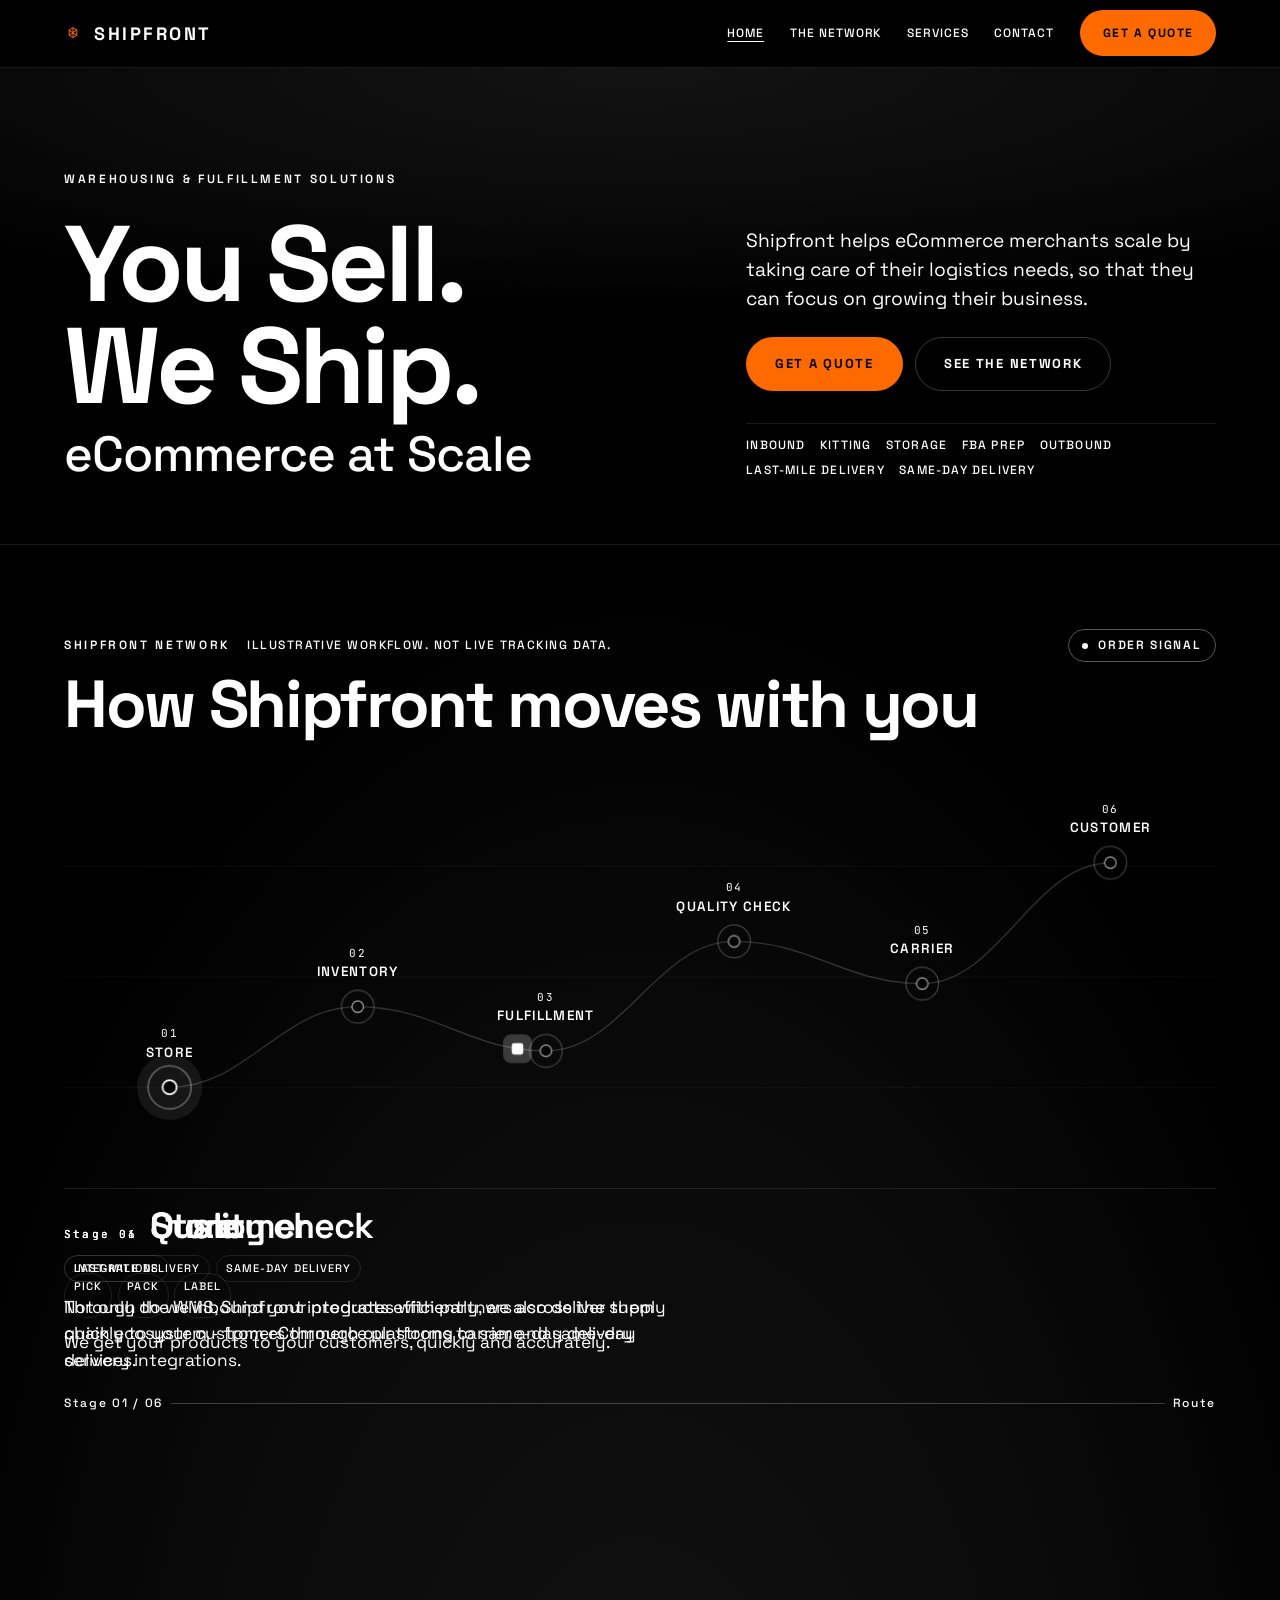
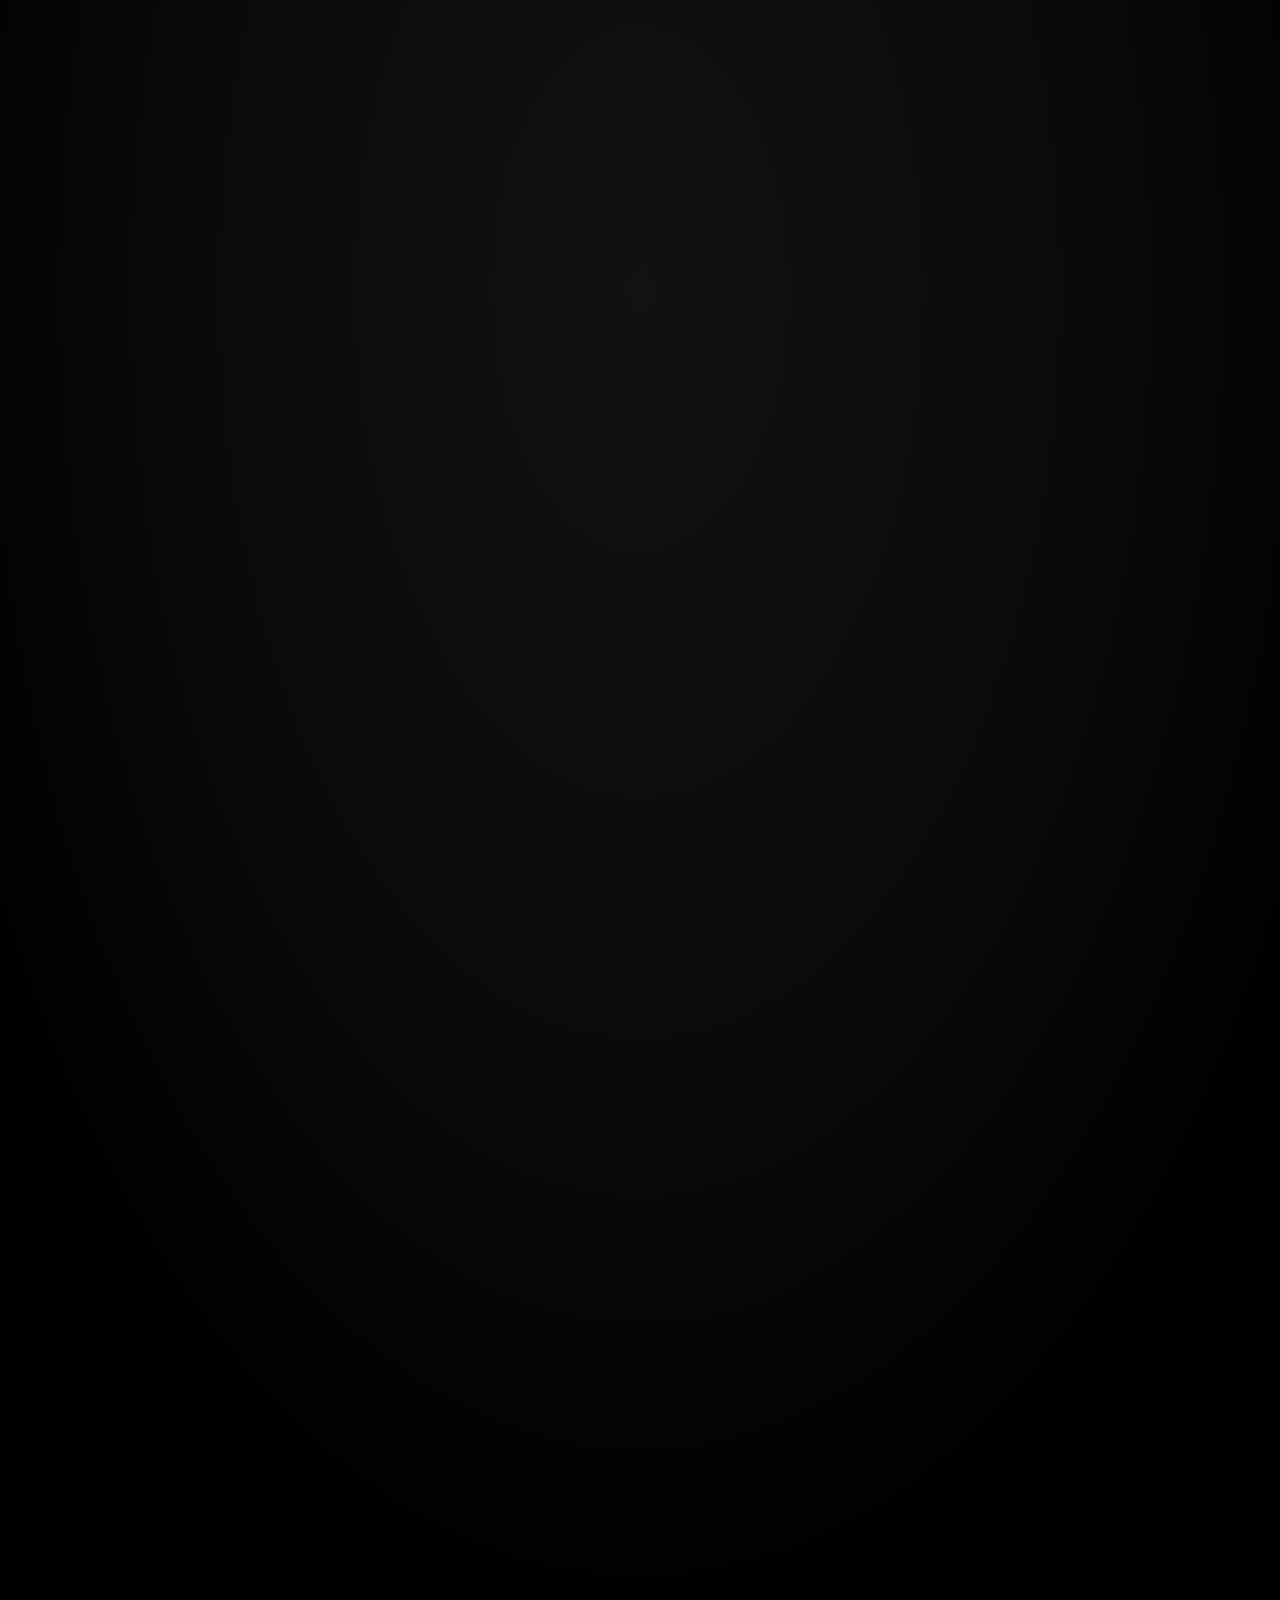
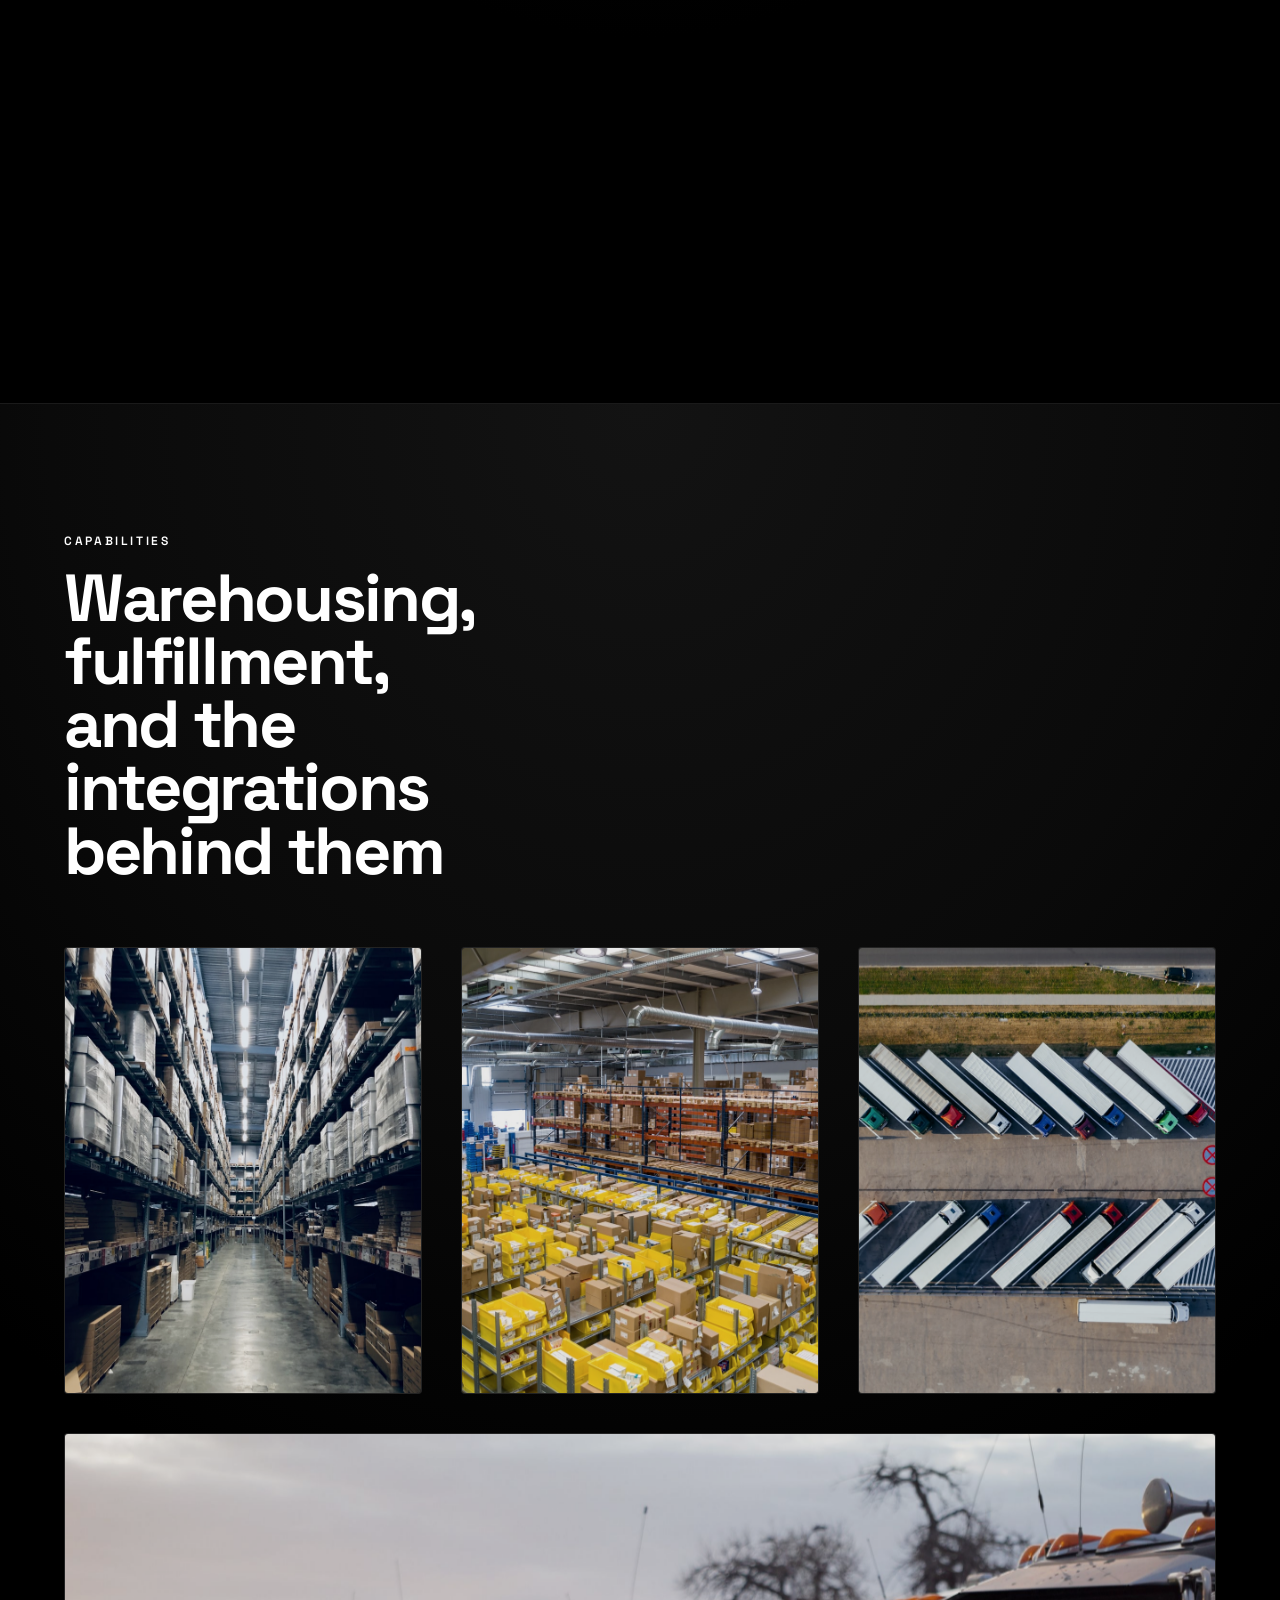
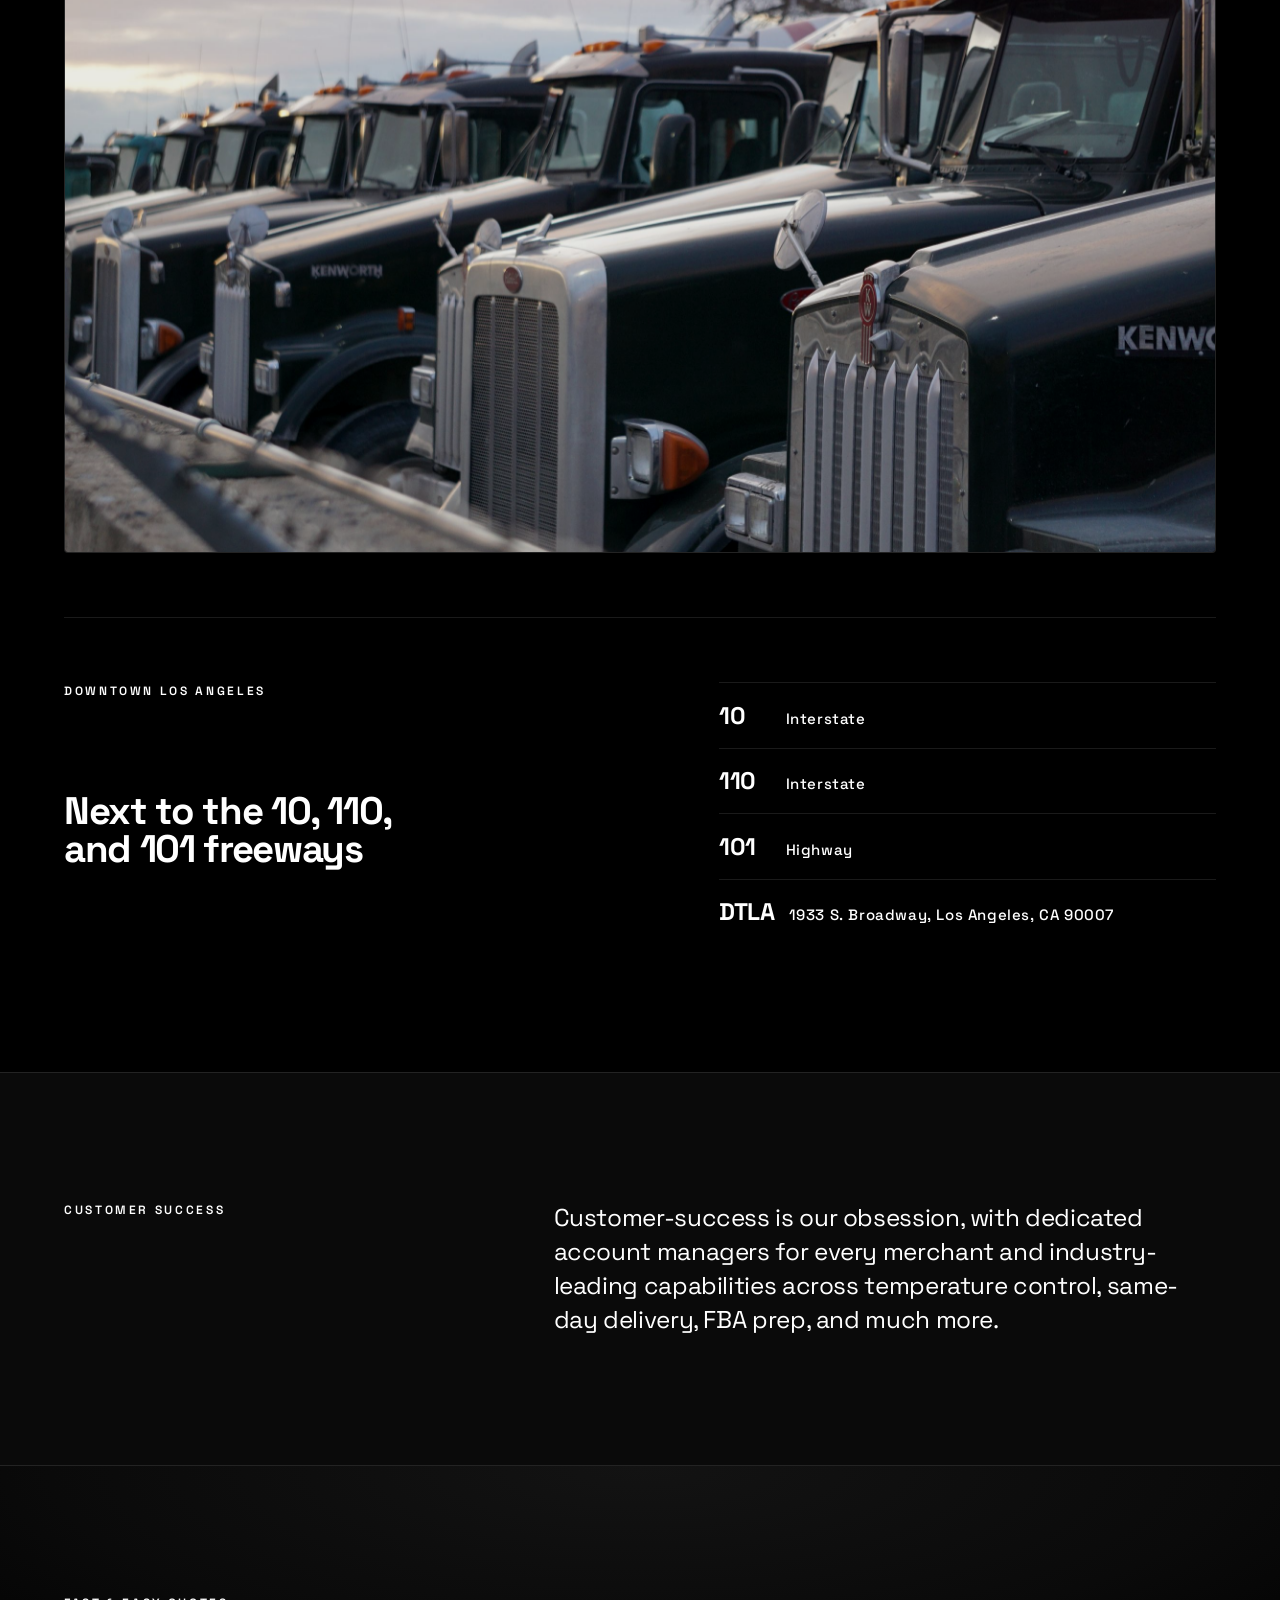
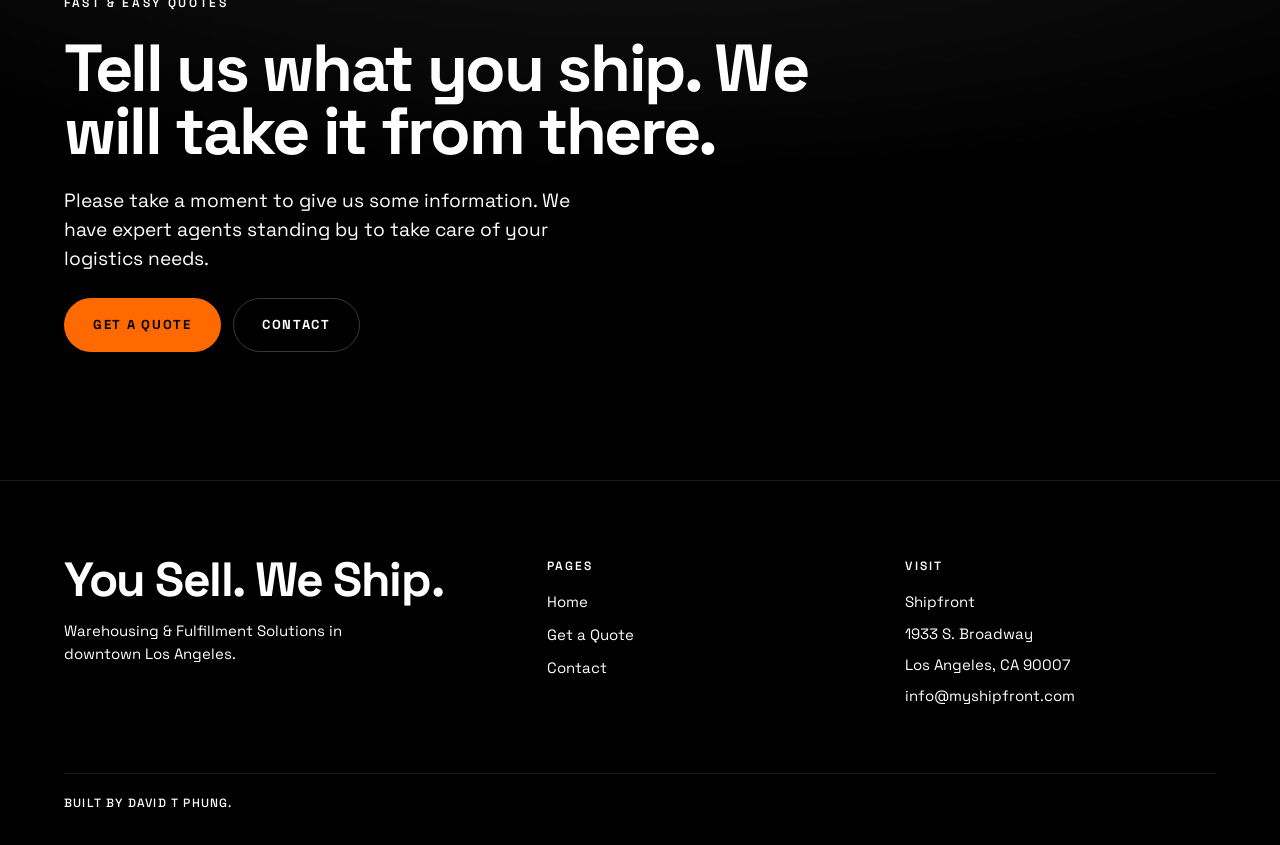
==== commit ace1f1d4: "Recut the cube to the locked 24x26 Kunal net The 80x80 mark was a different net. Home, quote, contac" ====
--- a/index.html
+++ b/index.html
@@ -65,16 +65,16 @@
     <header class="nav">
       <div class="shell nav__inner">
         <a class="wordmark" href="index.html" aria-label="Shipfront">
-          <svg class="mark" viewBox="0 0 80 80" width="20" height="20" aria-hidden="true">
-            <polygon points="40,14 62,27 40,40 18,27" fill="#000000" />
-            <polygon points="18,27 40,40 40,66 18,53" fill="#000000" />
-            <polygon points="62,27 40,40 40,66 62,53" fill="#000000" />
-            <g fill="none" stroke="#FF6A00" stroke-width="1.75" stroke-linejoin="miter" stroke-linecap="square">
-              <polyline points="40,14 62,27 40,40 18,27 40,14" />
-              <polyline points="18,27 18,53 40,66 62,53 62,27" />
-              <line x1="40" y1="40" x2="40" y2="66" />
-              <line x1="40" y1="40" x2="18" y2="27" />
-              <line x1="40" y1="40" x2="62" y2="27" />
+          <svg class="mark" viewBox="0 0 24 26" width="18" height="20" aria-hidden="true">
+            <polygon points="7,9 12,6 17,9 12,12" fill="#000000" />
+            <polygon points="7,9 12,12 12,19 7,16" fill="#000000" />
+            <polygon points="17,9 12,12 12,19 17,16" fill="#000000" />
+            <g fill="none" stroke="#FF6A00" stroke-width="1.25" stroke-linecap="square" stroke-linejoin="miter">
+              <path d="M7 9 L12 6 L17 9 L12 12 Z" />
+              <path d="M7 9 L7 16 L12 19 L17 16 L17 9" />
+              <path d="M12 12 L12 19" />
+              <path d="M12 6 L12 13 L7 16" />
+              <path d="M12 13 L17 16" />
             </g>
           </svg>
           <b>SHIPFRONT</b>
--- a/assets/css/site.css
+++ b/assets/css/site.css
@@ -276,9 +276,9 @@
 
 .wordmark .mark {
   display: block;
-  width: 20px;
+  width: 18px;
   height: 20px;
-  flex: 0 0 20px;
+  flex: 0 0 18px;
   margin: 0;
   overflow: visible;
 }
